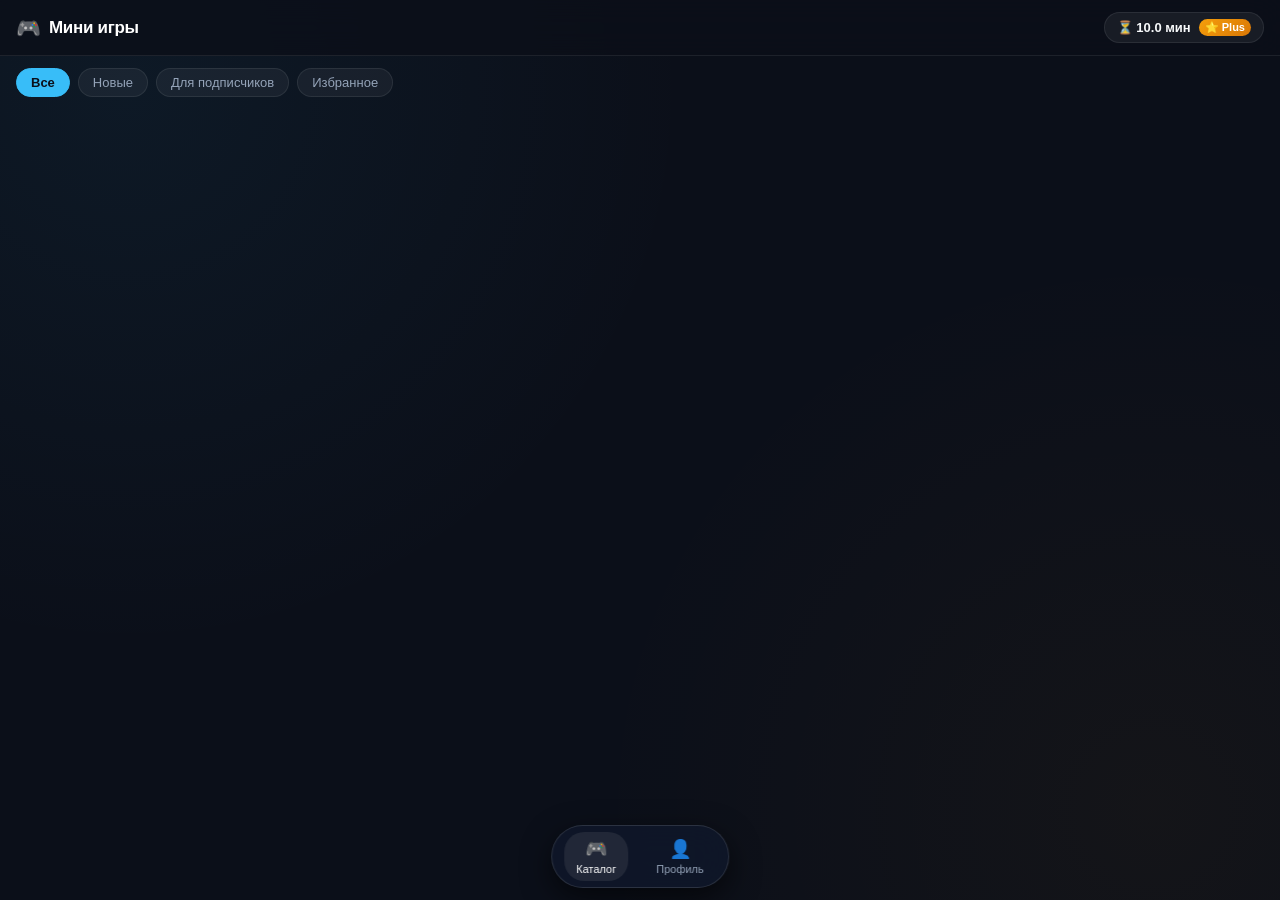
==== webapp/index.html @ 644af8fd "feat: sync lobby redesign, stars payment and matrix grid game" ====
<!DOCTYPE html>
<html lang="ru">
<head>
  <meta charset="UTF-8">
  <meta name="viewport" content="width=device-width, initial-scale=1.0, maximum-scale=1.0, user-scalable=no, viewport-fit=cover">
  <title>Мини игры — Платформа v1.1</title>
  <script src="https://telegram.org/js/telegram-web-app.js"></script>
  <link rel="stylesheet" href="./css/style.css">
</head>
<body class="tg-theme">

  <!-- Premium Sticky Header -->
  <header>
    <div class="brand-container">
      <span class="brand-icon">🎮</span>
      <span class="brand-title">Мини игры</span>
    </div>
    <div id="minutesBadge" class="minutes-pill" onclick="showPaywall()">
      <span id="minutesText">⏳ 10.0 мин</span>
      <span class="star-badge">⭐️ Plus</span>
    </div>
  </header>

  <!-- Main View: Каталог плиток игр (Раздел 2 RULES.md) -->
  <main id="viewCatalog" class="view-screen">
    <div class="filter-bar">
      <button class="filter-btn active" onclick="filterTiles('all')">Все</button>
      <button class="filter-btn" onclick="filterTiles('new')">Новые</button>
      <button class="filter-btn" onclick="filterTiles('plus')">Для подписчиков</button>
      <button class="filter-btn" onclick="filterTiles('favorites')">Избранное</button>
    </div>

    <!-- 2-колоночная сетка плиток (п. 2.1) -->
    <div id="tilesGrid" class="catalog-grid"></div>
  </main>

  <!-- Profile View: Профиль пользователя (Раздел 3 RULES.md) -->
  <main id="viewProfile" class="view-screen" style="display: none;">
    <div class="profile-box">
      <div class="user-card">
        <div id="userAvatar" class="user-avatar">?</div>
        <div>
          <div id="userName" style="font-weight: 700; font-size: 1.1rem;">Игрок</div>
          <div id="userStatus" style="font-size: 0.85rem; color: var(--accent);">Free</div>
        </div>
      </div>

      <!-- Серия заходов (Daily Streak v1.1) -->
      <div class="stat-card" style="border-color: rgba(245, 158, 11, 0.4); background: rgba(245, 158, 11, 0.05);">
        <div style="display: flex; justify-content: space-between; align-items: center;">
          <div style="font-size: 0.9rem; font-weight: 700; color: var(--accent);">🔥 Серия посещений:</div>
          <div id="streakDaysBadge" style="font-size: 1rem; font-weight: 800; color: var(--accent);">1 день</div>
        </div>
        <div style="font-size: 0.75rem; color: var(--text-muted); margin-top: 4px;">
          Заходите каждый день и получайте до +5 бонусных минут ежедневно!
        </div>
      </div>

      <!-- Stats: Минуты и сброс -->
      <div class="stat-grid">
        <div class="stat-card">
          <div id="statRemainingMin" class="stat-val">10.0</div>
          <div class="stat-lbl">Остаток минут сегодня</div>
        </div>
        <div class="stat-card">
          <div id="statResetTime" class="stat-val">00:00 UTC</div>
          <div class="stat-lbl">Время сброса лимита</div>
        </div>
      </div>

      <!-- Источники минут -->
      <div class="stat-card">
        <div style="font-size: 0.9rem; font-weight: 600; margin-bottom: 8px;">Источники минут на сегодня:</div>
        <div id="minutesBreakdown" style="font-size: 0.8rem; color: var(--text-muted); line-height: 1.6;">
          • Free база: 10 мин<br>
          • Серия дней: 0 мин<br>
          • Рефералы: 0 мин<br>
          • Реклама: 0 мин (макс 10)<br>
          • Пакеты: 0 мин
        </div>
        <button class="btn-primary" onclick="watchAdReward()" style="margin-top: 10px; font-size: 0.85rem;">
          📺 Смотреть рекламу (+5 мин)
        </button>
      </div>

      <!-- Реферальная система -->
      <div class="stat-card">
        <div style="font-size: 0.9rem; font-weight: 600; margin-bottom: 6px;">👥 Приглашай друзей (+15 мин)</div>
        <div style="font-size: 0.8rem; color: var(--text-muted); margin-bottom: 10px;">
          Подтверждено друзей: <b id="refVerified" style="color: var(--text-main);">0</b> (лимит: 2/день, 20/мес)
        </div>
        <button class="btn-primary" onclick="copyReferralLink()">
          🔗 Скопировать ссылку приглашения
        </button>
      </div>

      <!-- Plus & Офлайн режим -->
      <div class="stat-card">
        <div style="font-size: 0.9rem; font-weight: 600; margin-bottom: 6px;">⭐️ Подписка Plus</div>
        <div id="plusStatusText" style="font-size: 0.8rem; color: var(--text-muted); margin-bottom: 10px;">
          Безлимитная игра без рекламы и полный офлайн-доступ.
        </div>
        <button class="btn-primary" onclick="showPaywall()">Оформить Plus за Stars</button>
        <button class="btn-secondary" onclick="checkOfflineMode()" style="margin-top: 8px;">📶 Проверить офлайн-токен</button>
      </div>

      <!-- Юридический блок документов -->
      <div class="stat-card">
        <div style="font-size: 0.9rem; font-weight: 600; margin-bottom: 6px;">📄 Документы</div>
        <div style="display: flex; flex-direction: column; gap: 6px; font-size: 0.85rem;">
          <a href="./docs/terms.md" target="_blank" style="color: var(--primary);">Пользовательское соглашение</a>
          <a href="./docs/privacy.md" target="_blank" style="color: var(--primary);">Политика конфиденциальности</a>
          <a href="./docs/subscription.md" target="_blank" style="color: var(--primary);">Правила подписки</a>
        </div>
      </div>

      <button class="btn-secondary" onclick="openSupport()">🎧 Поддержка</button>
      <button class="btn-secondary" style="color: var(--danger); border-color: rgba(239, 68, 68, 0.3);" onclick="deleteAccount()">
        🗑 Удалить аккаунт
      </button>
    </div>
  </main>

  <!-- Game Player Screen with In-Game HUD -->
  <main id="viewGame">
    <div class="game-hud">
      <div class="hud-left">
        <button class="hud-btn" onclick="openPauseModal()" title="Пауза">⏸</button>
        <span id="activeGameTitle" style="font-size: 14px; font-weight: 700; color: #fff;">Игра</span>
      </div>
      <div class="hud-right">
        <div id="gameHudMinutes" class="minutes-pill" style="padding: 4px 10px; font-size: 12px;" onclick="showPaywall()">
          ⏳ <span id="hudMinutesVal">10.0</span> мин
        </div>
        <button class="hud-btn" onclick="window.snd.toggleMute()" id="hudSoundBtn" title="Звук">🔊</button>
      </div>
    </div>
    <div class="game-canvas-container">
      <div id="gameCanvasWrapper" style="width: 100%; height: 100%; display: flex; align-items: center; justify-content: center;"></div>
    </div>
  </main>

  <!-- Floating Bottom Dock Nav -->
  <nav class="bottom-dock">
    <button id="navCatalog" class="dock-item active" onclick="switchTab('catalog')">
      <span class="dock-icon">🎮</span>
      <span>Каталог</span>
    </button>
    <button id="navProfile" class="dock-item" onclick="switchTab('profile')">
      <span class="dock-icon">👤</span>
      <span>Профиль</span>
    </button>
  </nav>

  <!-- Paywall Modal -->
  <div id="paywallModal" class="modal-overlay">
    <div class="modal-content">
      <h3 style="font-size: 1.25rem; font-weight: 700; margin-bottom: 8px;">⭐️ Доступ к игре</h3>
      <p id="paywallReason" style="font-size: 0.85rem; color: var(--text-muted); margin-bottom: 16px;">
        Для продолжения игры без ограничений выберите подходящий вариант:
      </p>

      <div style="display: flex; flex-direction: column; gap: 10px;">
        <button class="btn-primary" onclick="buyProduct('plus_30d')">👑 Plus на 30 дней — 199 Stars</button>
        <button class="btn-primary" style="background: #0284c7;" onclick="buyProduct('plus_180d')">👑 Plus на 180 дней — 999 Stars</button>
        <button class="btn-secondary" onclick="buyProduct('pack_30m')">⏳ Пакет +30 минут — 25 Stars</button>
        <button class="btn-secondary" onclick="buyProduct('pack_120m')">⏳ Пакет +120 минут — 79 Stars</button>
      </div>

      <button class="btn-secondary" style="margin-top: 16px;" onclick="closePaywall()">Закрыть</button>
    </div>
  </div>

  <script src="./js/audio.js"></script>
  <script src="./js/api.js"></script>
  <script src="./js/session.js"></script>
  <script src="./js/games/base_game.js"></script>
  <script src="./js/games/reaction_games.js"></script>
  <script src="./js/games/memory_games.js"></script>
  <script src="./js/games/puzzle_games.js"></script>
  <script src="./js/games/arcade_games.js"></script>
  <script src="./js/games/plus_games.js"></script>
  <script src="./js/games/registry.js"></script>
  <script>
    let currentApps = [];
    let currentProfile = null;
    let activeGameObject = null;

    async function initPlatform() {
      if (window.Telegram?.WebApp) {
        window.Telegram.WebApp.ready();
        window.Telegram.WebApp.expand();
      }

      await window.api.authenticate();
      await loadProfile();
      await loadApps();
    }

    async function loadProfile() {
      try {
        currentProfile = await window.api.getProfile();
        document.getElementById("userName").textContent = currentProfile.user.first_name || "Пользователь";
        document.getElementById("userAvatar").textContent = (currentProfile.user.first_name || "U")[0].toUpperCase();
        document.getElementById("userStatus").textContent = currentProfile.user.status;
        document.getElementById("streakDaysBadge").textContent = `${currentProfile.minutes.streak_days || 1} дней`;

        updateMinutesDisplay(currentProfile.minutes);
        document.getElementById("refVerified").textContent = currentProfile.referrals.verified_friends;
      } catch (e) {
        console.error("Ошибка загрузки профиля:", e);
      }
    }

    async function loadApps() {
      try {
        const res = await window.api.getApps();
        currentApps = res.apps || [];
        renderTiles(currentApps);
      } catch (e) {
        console.error("Ошибка загрузки плиток:", e);
      }
    }

    function renderTiles(apps) {
      const container = document.getElementById("tilesGrid");
      container.innerHTML = "";

      apps.forEach(app => {
        const card = document.createElement("div");
        card.className = "game-card";
        card.onclick = () => onTileClick(app);

        let badgeHtml = "";
        if (app.badge) {
          const badgeClass = app.badge === "NEW" ? "badge-new" : "badge-plus";
          badgeHtml = `<span class="card-badge ${badgeClass}">${app.badge}</span>`;
        }

        card.innerHTML = `
          <div class="card-top">
            <div class="card-icon">${app.icon}</div>
            ${badgeHtml}
          </div>
          <div class="card-title">${app.title}</div>
          <div class="card-desc">${app.description}</div>
          <div class="card-footer">
            <span>⚡️ 1 раунд ~ 1 мин</span>
            <span class="play-action">Играть ›</span>
          </div>
        `;
        container.appendChild(card);
      });
    }

    function filterTiles(category) {
      window.snd.playClick();
      document.querySelectorAll(".filter-btn").forEach(b => b.classList.remove("active"));
      event.target.classList.add("active");

      if (category === "all") renderTiles(currentApps);
      else if (category === "new") renderTiles(currentApps.filter(a => a.badge === "NEW"));
      else if (category === "plus") renderTiles(currentApps.filter(a => a.status === "plus_only" || a.badge === "PLUS"));
      else if (category === "favorites") renderTiles(currentApps.slice(0, 2));
    }


    let activeApp = null;

    function openPauseModal() {
      if (window.snd) window.snd.playClick();
      window.sessionMgr.pauseHeartbeat();
      if (activeGameObject && activeGameObject.pause) activeGameObject.pause();
      document.getElementById("pauseModal").classList.add("open");
    }

    function resumeGame() {
      if (window.snd) window.snd.playClick();
      document.getElementById("pauseModal").classList.remove("open");
      window.sessionMgr.resumeHeartbeat();
      if (activeGameObject && activeGameObject.resume) activeGameObject.resume();
    }

    function confirmExitToCatalog() {
      document.getElementById("pauseModal").classList.remove("open");
      exitGame();
    }

    function showResultsOverlay(score, bestScore, coins) {
      document.getElementById("resultsTitle").textContent = "Раунд завершён!";
      document.getElementById("resultsScoreInfo").innerHTML = `
        <div style="font-size: 20px; font-weight: 800; color: var(--primary); margin-bottom: 6px;">Счёт: ${score}</div>
        <div style="font-size: 13px; color: var(--text-muted);">Рекорд: ${bestScore || score}</div>
      `;
      document.getElementById("resultsModal").classList.add("open");
    }

    function restartCurrentGame() {
      document.getElementById("resultsModal").classList.remove("open");
      if (activeApp) onTileClick(activeApp);
    }

    function exitFromResults() {
      document.getElementById("resultsModal").classList.remove("open");
      exitGame();
    }

    async function onTileClick(app) {
      activeApp = app;
      window.snd.playClick();
      const ok = await window.sessionMgr.start(app.app_id, (err) => {
        showPaywall(err);
        exitGame();
      });

      if (ok) {
        document.getElementById("viewCatalog").style.display = "none";
        document.getElementById("viewProfile").style.display = "none";
        document.getElementById("viewGame").style.display = "block";
        document.getElementById("activeGameTitle").textContent = `${app.icon} ${app.title}`;

        if (window.Telegram?.WebApp?.BackButton) {
          window.Telegram.WebApp.BackButton.show();
          window.Telegram.WebApp.BackButton.onClick(openPauseModal);
        }
        
        const wrapper = document.getElementById("gameCanvasWrapper");
        if (activeGameObject) activeGameObject.destroy();

        activeGameObject = window.GameRegistry.create(app.app_id, wrapper);
      }
    }

    async function exitGame() {
      window.snd.playClick();
      if (window.Telegram?.WebApp?.BackButton) {
        window.Telegram.WebApp.BackButton.hide();
        window.Telegram.WebApp.BackButton.offClick(openPauseModal);
      }
      if (activeGameObject) {
        activeGameObject.destroy();
        activeGameObject = null;
      }
      await window.sessionMgr.stop();
      document.getElementById("viewGame").style.display = "none";
      switchTab("catalog");
      await loadProfile();
    }

    function updateMinutesDisplay(minutes) {
      if (!minutes) return;
      const val = minutes.is_plus ? "Plus ∞" : `${minutes.remaining_minutes} мин`;
      
      const badge = document.getElementById("minutesBadge");
      const textElem = document.getElementById("minutesText");
      if (textElem) textElem.textContent = `⏳ ${val}`;
      else if (badge) badge.textContent = `⏳ ${val}`;

      const hudMin = document.getElementById("hudMinutesVal");
      if (hudMin) hudMin.textContent = val;

      const hudPill = document.getElementById("gameHudMinutes");
      if (!minutes.is_plus && minutes.remaining_minutes <= 1.0) {
        if (badge) badge.classList.add("pulse");
        if (hudPill) hudPill.classList.add("pulse");
      } else {
        if (badge) badge.classList.remove("pulse");
        if (hudPill) hudPill.classList.remove("pulse");
      }

      const statRemaining = document.getElementById("statRemainingMin");
      if (statRemaining) statRemaining.textContent = val;

      if (minutes.breakdown) {
        const breakdownElem = document.getElementById("minutesBreakdown");
        if (breakdownElem) {
          breakdownElem.innerHTML = `
            • Free база: ${minutes.breakdown.free_minutes} мин<br>
            • Серия дней: +${minutes.breakdown.streak_minutes || 0} мин<br>
            • Рефералы: +${minutes.breakdown.referral_minutes} мин<br>
            • Реклама: +${minutes.breakdown.ad_minutes} мин (макс 10)<br>
            • Пакеты: +${minutes.breakdown.pack_minutes} мин<br>
            • Дневной потолок: ${minutes.breakdown.daily_cap_minutes} мин
          `;
        }
      }
    }

    function switchTab(tab) {
      window.snd.playClick();
      document.getElementById("navCatalog").classList.toggle("active", tab === "catalog");
      document.getElementById("navProfile").classList.toggle("active", tab === "profile");
      document.getElementById("viewCatalog").style.display = tab === "catalog" ? "block" : "none";
      document.getElementById("viewProfile").style.display = tab === "profile" ? "block" : "none";
      if (tab === "profile") loadProfile();
    }

    function showPaywall(reason) {
      window.snd.playError();
      if (reason) document.getElementById("paywallReason").textContent = reason;
      document.getElementById("paywallModal").classList.add("open");
    }

    function closePaywall() {
      window.snd.playClick();
      document.getElementById("paywallModal").classList.remove("open");
    }

    async function buyProduct(prod) {
      window.snd.playSuccess();
      const res = await window.api.buyStarsProduct(prod);
      alert(res.message || "Покупка успешно оформлена!");
      closePaywall();
      await loadProfile();
      await loadApps();
    }

    async function watchAdReward() {
      const res = await window.api.claimAdReward();
      if (res.message) {
        window.snd.playSuccess();
        alert(res.message);
        await loadProfile();
      } else {
        alert(res.error || "Ошибка начисления бонуса");
      }
    }

    function copyReferralLink() {
      window.snd.playSuccess();
      if (currentProfile && currentProfile.referrals) {
        navigator.clipboard.writeText(currentProfile.referrals.referral_link);
        alert("Реферальная ссылка скопирована в буфер обмена!");
      }
    }

    async function checkOfflineMode() {
      const res = await window.api.requestOfflineToken();
      if (res.offline_token) {
        window.snd.playSuccess();
        alert("Офлайн-токен активен на 48 часов! Офлайн-игра разрешена.");
      } else {
        alert(res.detail || "Офлайн доступен только по подписке Plus.");
      }
    }

    function openSupport() {
      alert("Служба поддержки: @minigame2_bot");
    }

    function deleteAccount() {
      if (confirm("Вы уверены, что хотите удалить свой аккаунт платформы?")) {
        alert("Запрос на удаление аккаунта отправлен.");
      }
    }

    window.onload = initPlatform;
  </script>

  <!-- Pause Modal Overlay -->
  <div id="pauseModal" class="modal-overlay">
    <div class="modal-sheet">
      <div style="font-size: 36px; margin-bottom: 8px;">⏸</div>
      <h3 class="modal-title">Игра на паузе</h3>
      <p class="modal-desc">Минуты не расходуются, пока игра находится на паузе.</p>
      <button class="btn-primary" onclick="resumeGame()">▶️ Продолжить</button>
      <button class="btn-secondary" onclick="confirmExitToCatalog()">🚪 Выйти в каталог</button>
    </div>
  </div>

  <!-- Unified Results Overlay -->
  <div id="resultsModal" class="modal-overlay">
    <div class="modal-sheet">
      <div style="font-size: 40px; margin-bottom: 8px;">🏆</div>
      <h3 class="modal-title" id="resultsTitle">Игра завершена!</h3>
      <p class="modal-desc" id="resultsScoreInfo">Счёт: 0</p>
      <button class="btn-primary" onclick="restartCurrentGame()">🔄 Сыграть снова</button>
      <button class="btn-secondary" onclick="exitFromResults()">🎮 В каталог</button>
    </div>
  </div>

</body>
</html>
---- webapp/css/style.css ----
/* Единый UI-Kit платформы «Мини игры»: Dark Slate Native (UI-KIT.md v1.1) */
:root {
  --font-family: -apple-system, BlinkMacSystemFont, "Segoe UI", Roboto, Helvetica, Arial, sans-serif;
  --bg-color: #0b0f19;
  --card-bg: rgba(30, 41, 59, 0.75);
  --card-border: rgba(255, 255, 255, 0.08);
  --text-main: #f8fafc;
  --text-muted: #94a3b8;
  --primary: #38bdf8;
  --primary-hover: #0284c7;
  --accent: #f59e0b;
  --success: #10b981;
  --danger: #ef4444;
  --radius-sm: 8px;
  --radius-md: 14px;
  --radius-lg: 20px;
  --radius-dock: 32px;
  --safe-bottom: env(safe-area-inset-bottom, 16px);
}

body.tg-theme {
  --bg-color: var(--tg-theme-bg-color, #0b0f19);
  --text-main: var(--tg-theme-text-color, #f8fafc);
  --card-bg: var(--tg-theme-secondary-bg-color, rgba(30, 41, 59, 0.75));
  --primary: var(--tg-theme-button-color, #38bdf8);
}

* {
  box-sizing: border-box;
  margin: 0;
  padding: 0;
  -webkit-tap-highlight-color: transparent;
  user-select: none;
}

body {
  font-family: var(--font-family);
  background-color: var(--bg-color);
  background-image: 
    radial-gradient(circle at 10% 10%, rgba(56, 189, 248, 0.06) 0%, transparent 40%),
    radial-gradient(circle at 90% 90%, rgba(245, 158, 11, 0.04) 0%, transparent 40%);
  background-attachment: fixed;
  color: var(--text-main);
  min-height: 100vh;
  display: flex;
  flex-direction: column;
  overflow-x: hidden;
  padding-bottom: calc(85px + var(--safe-bottom));
}

/* Header */
header {
  position: sticky;
  top: 0;
  z-index: 50;
  background: rgba(11, 15, 25, 0.82);
  backdrop-filter: blur(16px);
  -webkit-backdrop-filter: blur(16px);
  border-bottom: 1px solid var(--card-border);
  padding: 12px 16px;
  display: flex;
  justify-content: space-between;
  align-items: center;
}

.brand-container {
  display: flex;
  align-items: center;
  gap: 8px;
}

.brand-icon {
  font-size: 20px;
}

.brand-title {
  font-size: 17px;
  font-weight: 700;
  letter-spacing: -0.3px;
  color: #fff;
}

/* Header Minutes Pill */
.minutes-pill {
  background: rgba(255, 255, 255, 0.06);
  border: 1px solid var(--card-border);
  padding: 6px 12px;
  border-radius: 20px;
  display: flex;
  align-items: center;
  gap: 8px;
  font-size: 13px;
  font-weight: 600;
  cursor: pointer;
  transition: all 0.2s ease;
}

.minutes-pill:active {
  transform: scale(0.96);
  background: rgba(255, 255, 255, 0.1);
}

.minutes-pill.pulse {
  animation: warning-pulse 1.5s infinite;
  border-color: var(--danger);
  color: var(--danger);
}

@keyframes warning-pulse {
  0% { transform: scale(1); box-shadow: 0 0 0 0 rgba(239, 68, 68, 0.4); }
  70% { transform: scale(1.04); box-shadow: 0 0 0 10px rgba(239, 68, 68, 0); }
  100% { transform: scale(1); box-shadow: 0 0 0 0 rgba(239, 68, 68, 0); }
}

.star-badge {
  background: linear-gradient(135deg, #f59e0b, #d97706);
  color: #fff;
  border-radius: 12px;
  padding: 2px 6px;
  font-size: 11px;
  font-weight: 700;
  display: flex;
  align-items: center;
  gap: 2px;
}

/* Segmented Filter Bar */
.filter-bar {
  display: flex;
  gap: 8px;
  padding: 12px 16px;
  overflow-x: auto;
  scrollbar-width: none;
}

.filter-bar::-webkit-scrollbar {
  display: none;
}

.filter-btn {
  background: rgba(255, 255, 255, 0.05);
  border: 1px solid var(--card-border);
  color: var(--text-muted);
  padding: 6px 14px;
  border-radius: 18px;
  font-size: 13px;
  font-weight: 500;
  white-space: nowrap;
  cursor: pointer;
  transition: all 0.2s ease;
}

.filter-btn.active {
  background: var(--primary);
  color: #0b0f19;
  font-weight: 700;
  border-color: var(--primary);
}

/* Grid & Cards */
.catalog-grid {
  display: grid;
  grid-template-columns: repeat(2, 1fr);
  gap: 12px;
  padding: 0 16px 16px 16px;
}

.game-card {
  background: var(--card-bg);
  border: 1px solid var(--card-border);
  backdrop-filter: blur(12px);
  -webkit-backdrop-filter: blur(12px);
  border-radius: var(--radius-md);
  padding: 14px;
  display: flex;
  flex-direction: column;
  position: relative;
  cursor: pointer;
  transition: transform 0.15s ease, border-color 0.15s ease;
}

.game-card:active {
  transform: scale(0.97);
  border-color: rgba(56, 189, 248, 0.4);
}

.card-top {
  display: flex;
  justify-content: space-between;
  align-items: flex-start;
  margin-bottom: 10px;
}

.card-icon {
  font-size: 32px;
}

.card-badge {
  font-size: 10px;
  font-weight: 700;
  padding: 3px 6px;
  border-radius: 6px;
  text-transform: uppercase;
}

.badge-new {
  background: rgba(56, 189, 248, 0.15);
  color: var(--primary);
  border: 1px solid rgba(56, 189, 248, 0.3);
}

.badge-plus {
  background: rgba(245, 158, 11, 0.15);
  color: var(--accent);
  border: 1px solid rgba(245, 158, 11, 0.3);
}

.card-title {
  font-size: 15px;
  font-weight: 700;
  margin-bottom: 4px;
  color: #fff;
}

.card-desc {
  font-size: 12px;
  color: var(--text-muted);
  line-height: 1.3;
  margin-bottom: 10px;
  flex-grow: 1;
}

.card-footer {
  display: flex;
  justify-content: space-between;
  align-items: center;
  font-size: 11px;
  color: var(--text-muted);
  border-top: 1px solid rgba(255, 255, 255, 0.05);
  padding-top: 8px;
}

.play-action {
  color: var(--primary);
  font-weight: 600;
}

/* Floating Bottom Dock Nav */
.bottom-dock {
  position: fixed;
  bottom: calc(12px + var(--safe-bottom));
  left: 50%;
  transform: translateX(-50%);
  background: rgba(15, 23, 42, 0.88);
  backdrop-filter: blur(20px);
  -webkit-backdrop-filter: blur(20px);
  border: 1px solid rgba(255, 255, 255, 0.12);
  border-radius: var(--radius-dock);
  display: flex;
  padding: 6px 12px;
  gap: 16px;
  z-index: 80;
  box-shadow: 0 10px 30px rgba(0, 0, 0, 0.6);
}

.dock-item {
  display: flex;
  flex-direction: column;
  align-items: center;
  gap: 3px;
  background: none;
  border: none;
  color: var(--text-muted);
  padding: 6px 12px;
  border-radius: 20px;
  cursor: pointer;
  font-size: 11px;
  font-weight: 500;
  transition: all 0.2s ease;
}

.dock-item .dock-icon {
  font-size: 18px;
}

.dock-item.active {
  color: #fff;
  background: rgba(255, 255, 255, 0.08);
}

.dock-item.active .dock-icon {
  color: var(--primary);
}

/* In-Game HUD */
#viewGame {
  position: fixed;
  inset: 0;
  z-index: 100;
  background: #000;
  display: none;
}

.game-hud {
  position: absolute;
  top: 0;
  left: 0;
  right: 0;
  height: 52px;
  background: rgba(11, 15, 25, 0.8);
  backdrop-filter: blur(12px);
  -webkit-backdrop-filter: blur(12px);
  display: flex;
  justify-content: space-between;
  align-items: center;
  padding: 0 16px;
  z-index: 10;
  border-bottom: 1px solid var(--card-border);
}

.hud-left, .hud-right {
  display: flex;
  align-items: center;
  gap: 10px;
}

.hud-btn {
  background: rgba(255, 255, 255, 0.08);
  border: 1px solid var(--card-border);
  color: #fff;
  width: 34px;
  height: 34px;
  border-radius: 50%;
  display: flex;
  align-items: center;
  justify-content: center;
  cursor: pointer;
  font-size: 14px;
}

.game-canvas-container {
  width: 100%;
  height: 100%;
  display: flex;
  align-items: center;
  justify-content: center;
}

/* Modals & Overlays */
.modal-overlay {
  position: fixed;
  inset: 0;
  background: rgba(0, 0, 0, 0.7);
  backdrop-filter: blur(8px);
  -webkit-backdrop-filter: blur(8px);
  display: flex;
  align-items: center;
  justify-content: center;
  padding: 20px;
  z-index: 200;
  opacity: 0;
  pointer-events: none;
  transition: opacity 0.25s ease;
}

.modal-overlay.open {
  opacity: 1;
  pointer-events: auto;
}

.modal-sheet {
  background: #1e293b;
  border: 1px solid var(--card-border);
  border-radius: var(--radius-lg);
  width: 100%;
  max-width: 360px;
  padding: 24px;
  text-align: center;
  box-shadow: 0 20px 40px rgba(0, 0, 0, 0.6);
  transform: translateY(20px);
  transition: transform 0.25s ease;
}

.modal-overlay.open .modal-sheet {
  transform: translateY(0);
}

.modal-title {
  font-size: 18px;
  font-weight: 700;
  margin-bottom: 8px;
  color: #fff;
}

.modal-desc {
  font-size: 13px;
  color: var(--text-muted);
  line-height: 1.4;
  margin-bottom: 20px;
}

.btn-primary {
  width: 100%;
  background: var(--primary);
  color: #0b0f19;
  border: none;
  border-radius: var(--radius-sm);
  padding: 12px;
  font-size: 14px;
  font-weight: 700;
  cursor: pointer;
  margin-bottom: 10px;
}

.btn-secondary {
  width: 100%;
  background: rgba(255, 255, 255, 0.08);
  color: var(--text-main);
  border: 1px solid var(--card-border);
  border-radius: var(--radius-sm);
  padding: 12px;
  font-size: 14px;
  font-weight: 600;
  cursor: pointer;
}

/* Paywall Cards */
.paywall-options {
  display: flex;
  flex-direction: column;
  gap: 10px;
  margin-bottom: 20px;
}

.paywall-item {
  background: rgba(255, 255, 255, 0.04);
  border: 1px solid var(--card-border);
  border-radius: var(--radius-md);
  padding: 12px 14px;
  display: flex;
  justify-content: space-between;
  align-items: center;
  cursor: pointer;
}

.paywall-item:hover, .paywall-item:active {
  border-color: var(--primary);
  background: rgba(56, 189, 248, 0.08);
}
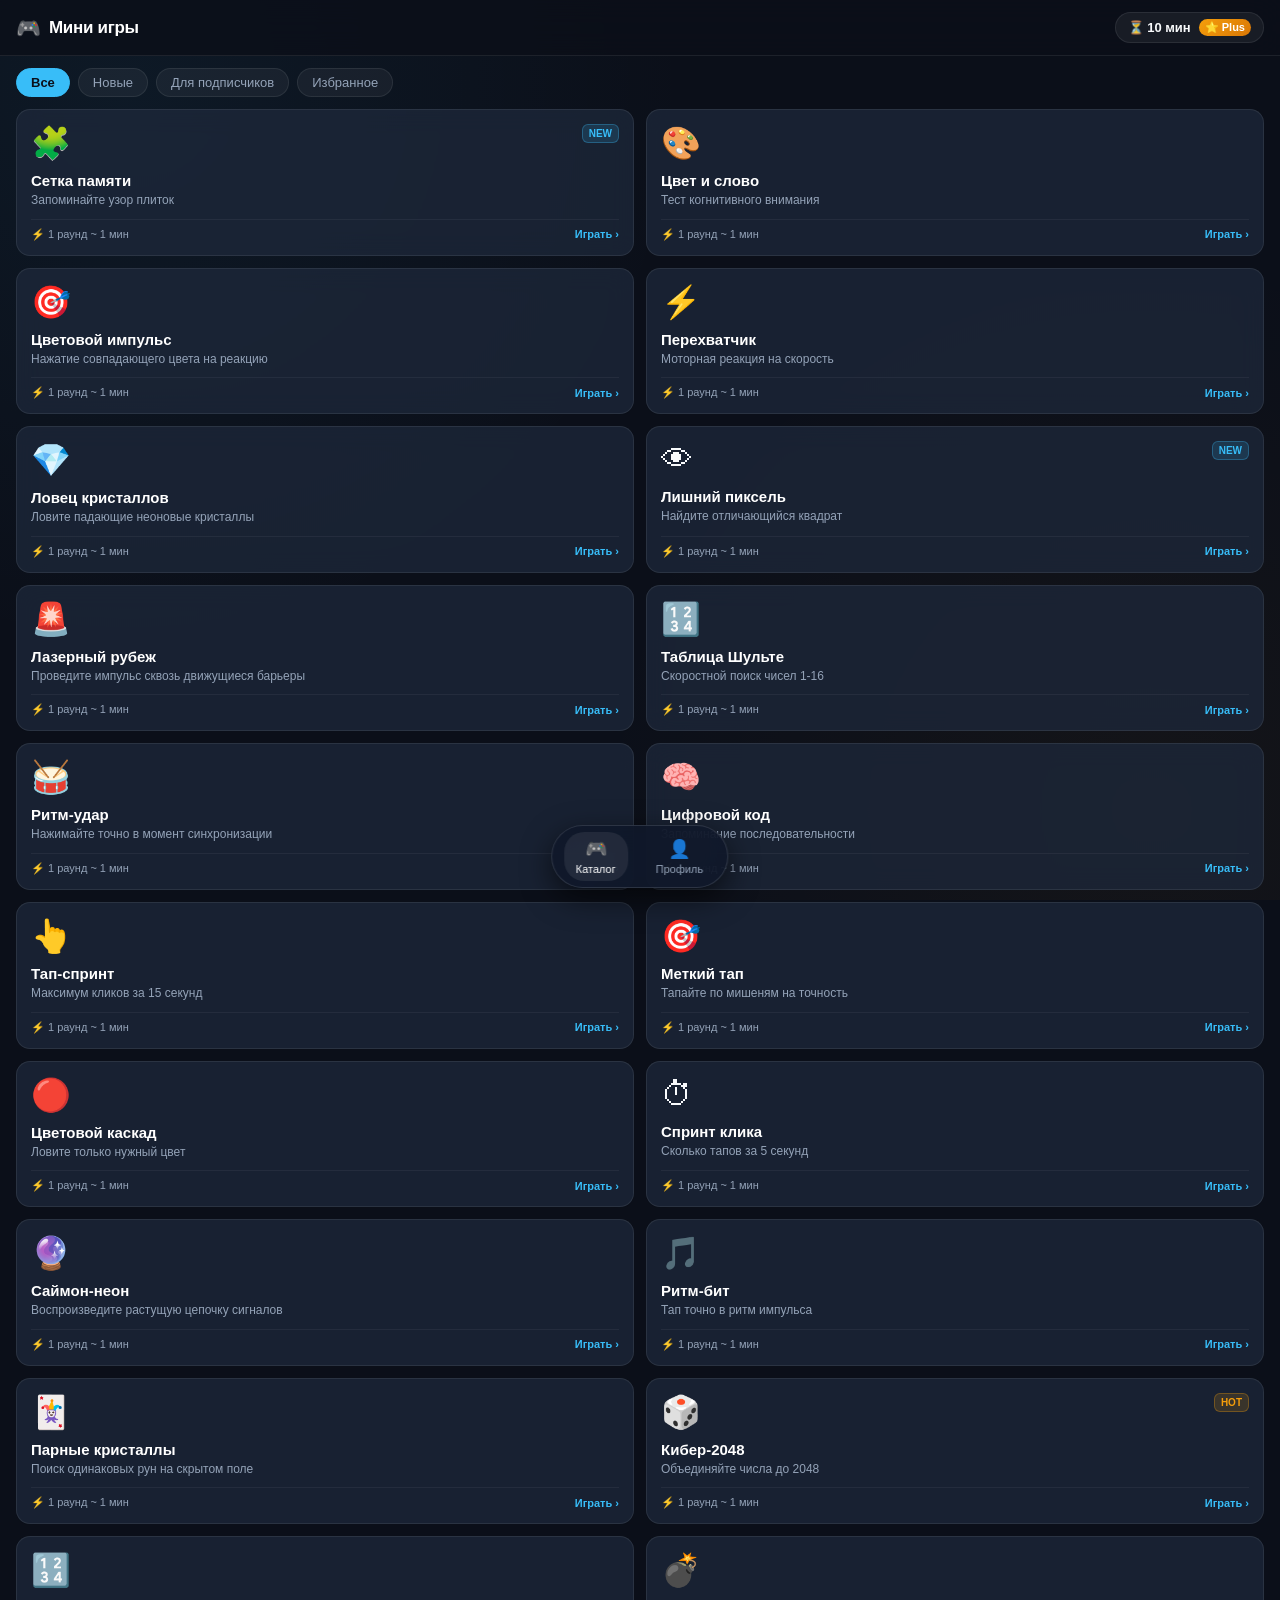
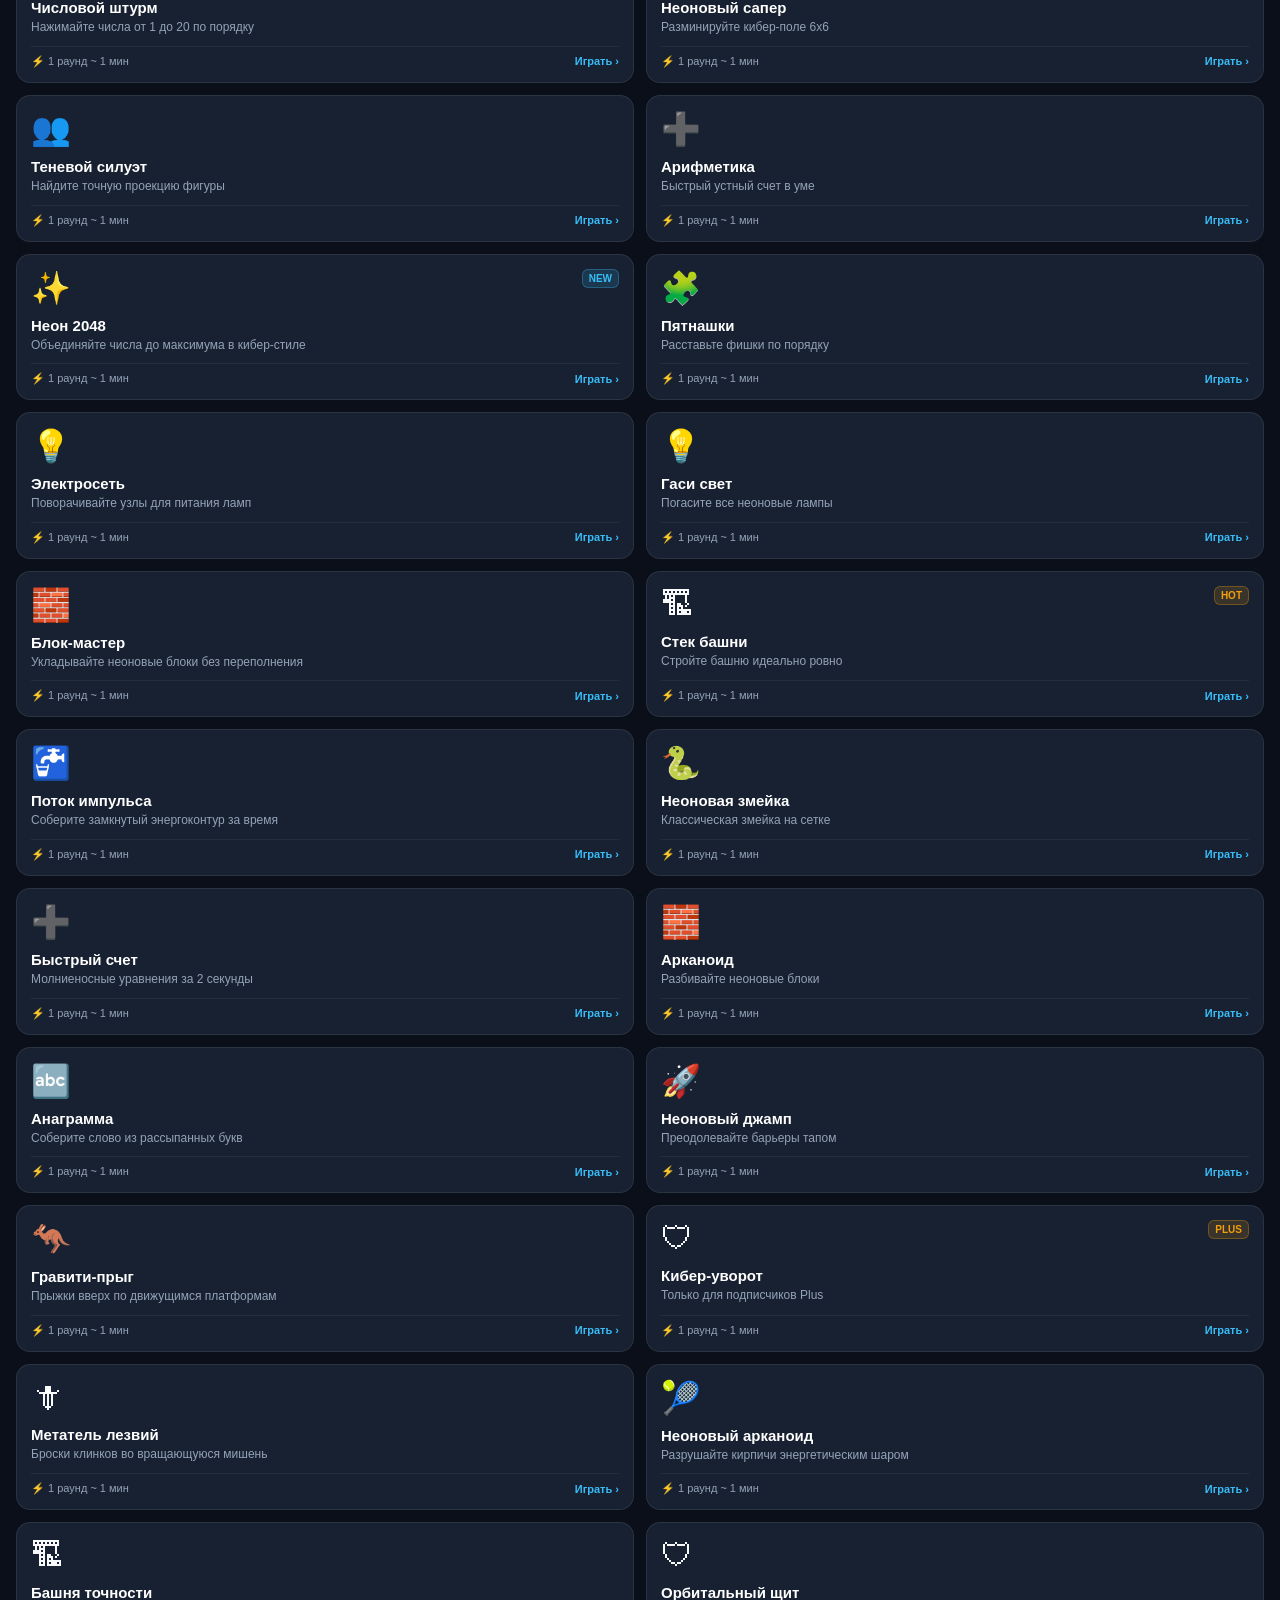
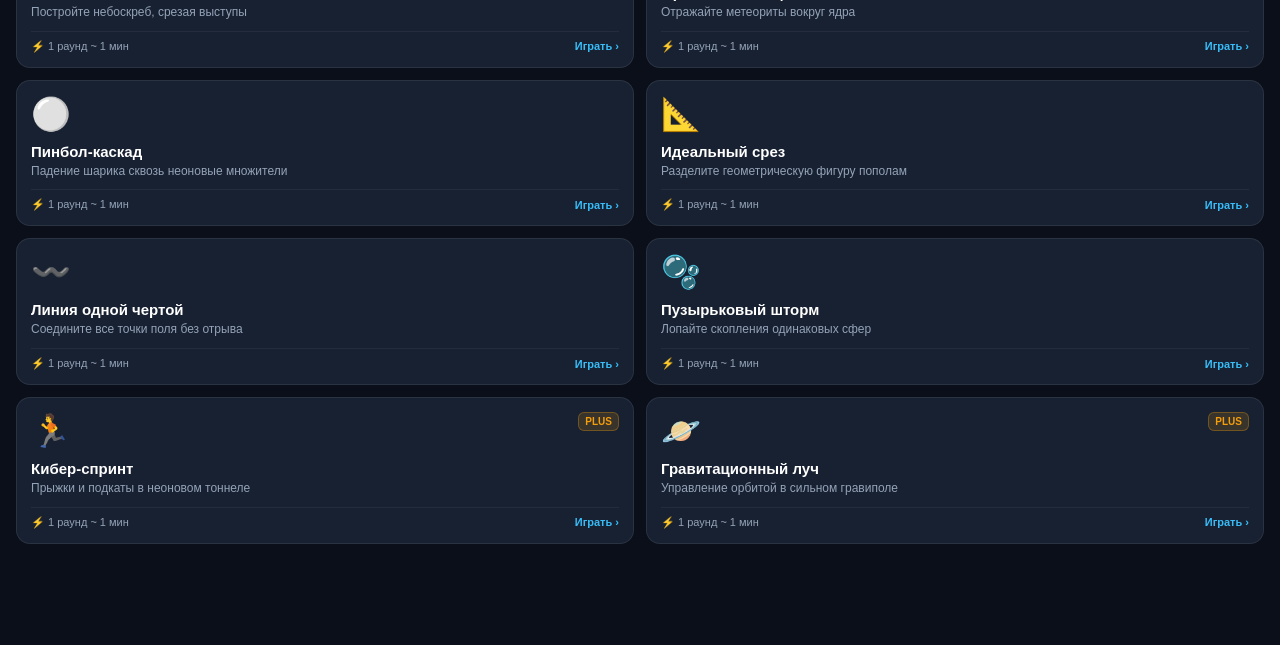
==== commit 336eb1ac: "fix: embed fallback apps_data and resilient profile/catalog loading for Telegram Mini App" ====
--- a/webapp/index.html
+++ b/webapp/index.html
@@ -172,6 +172,7 @@
   </div>
 
   <script src="./js/audio.js"></script>
+  <script src="./js/apps_data.js"></script>
   <script src="./js/api.js"></script>
   <script src="./js/session.js"></script>
   <script src="./js/games/base_game.js"></script>
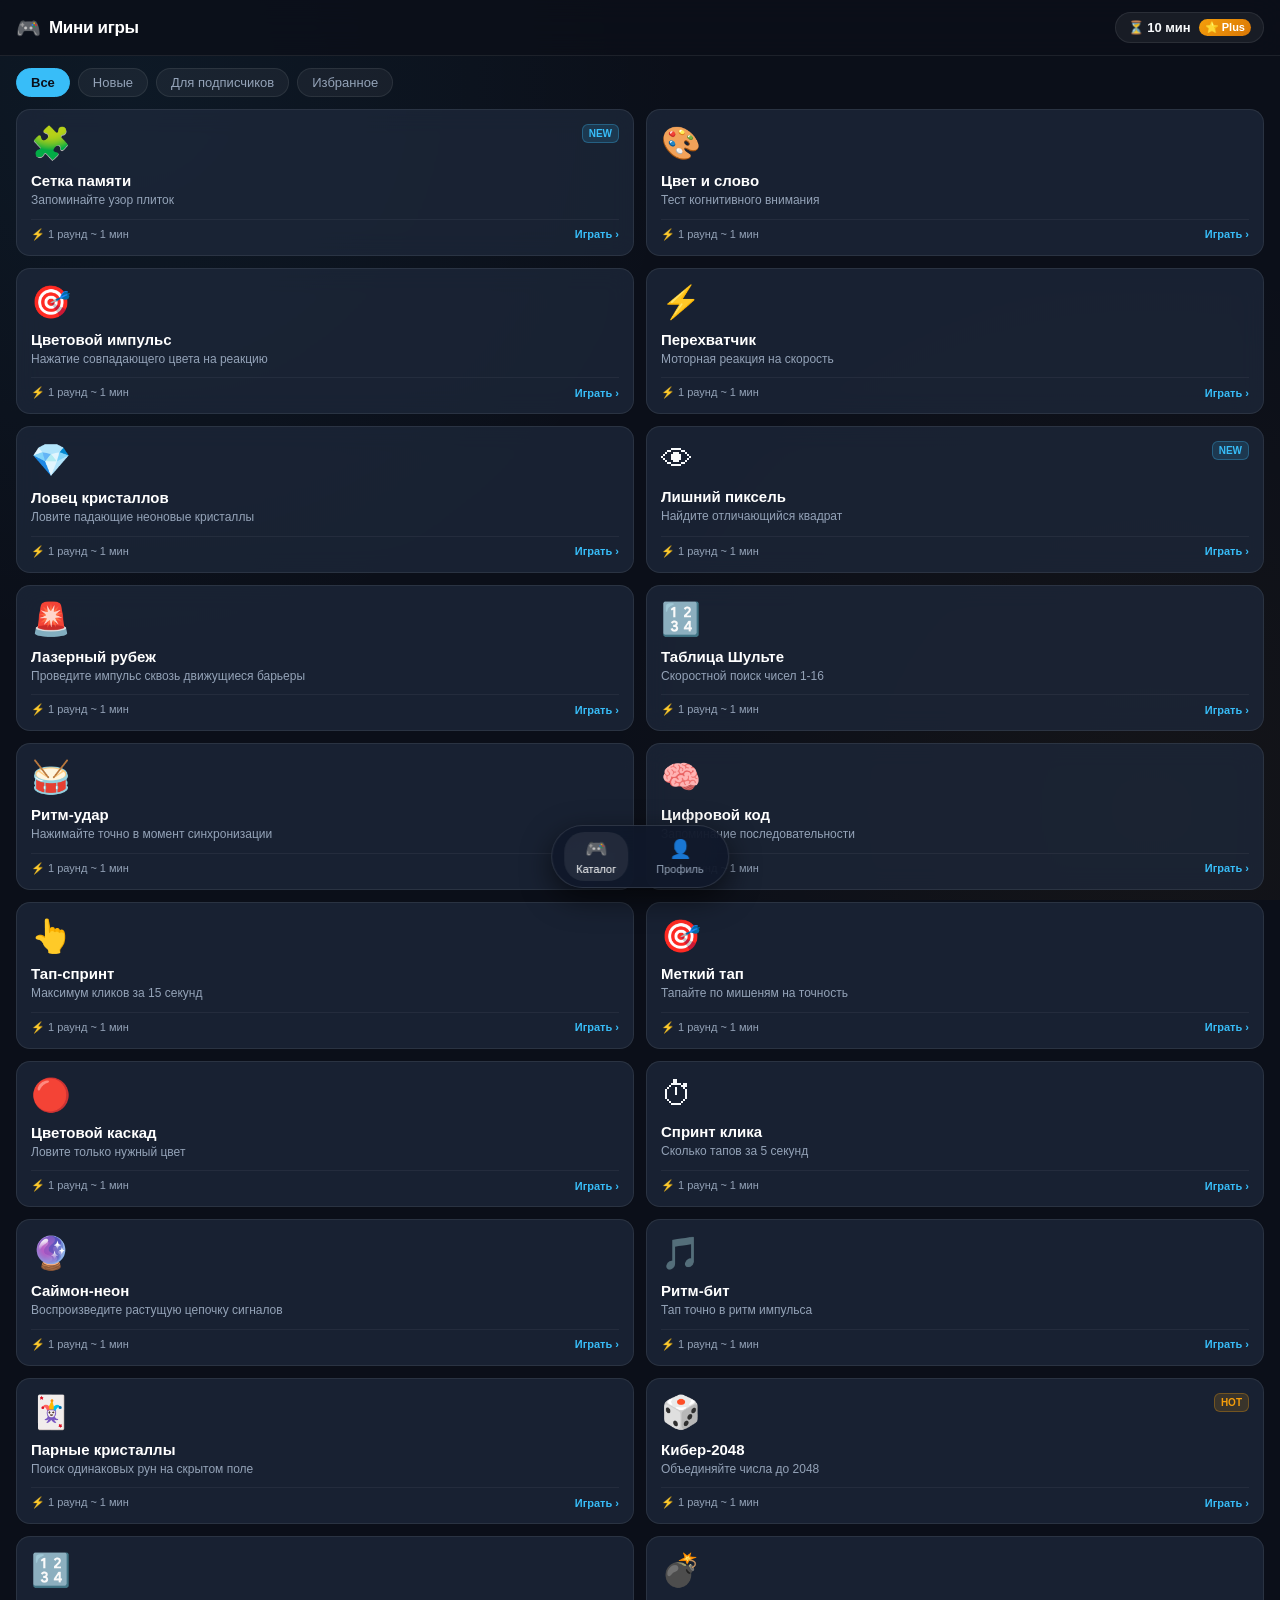
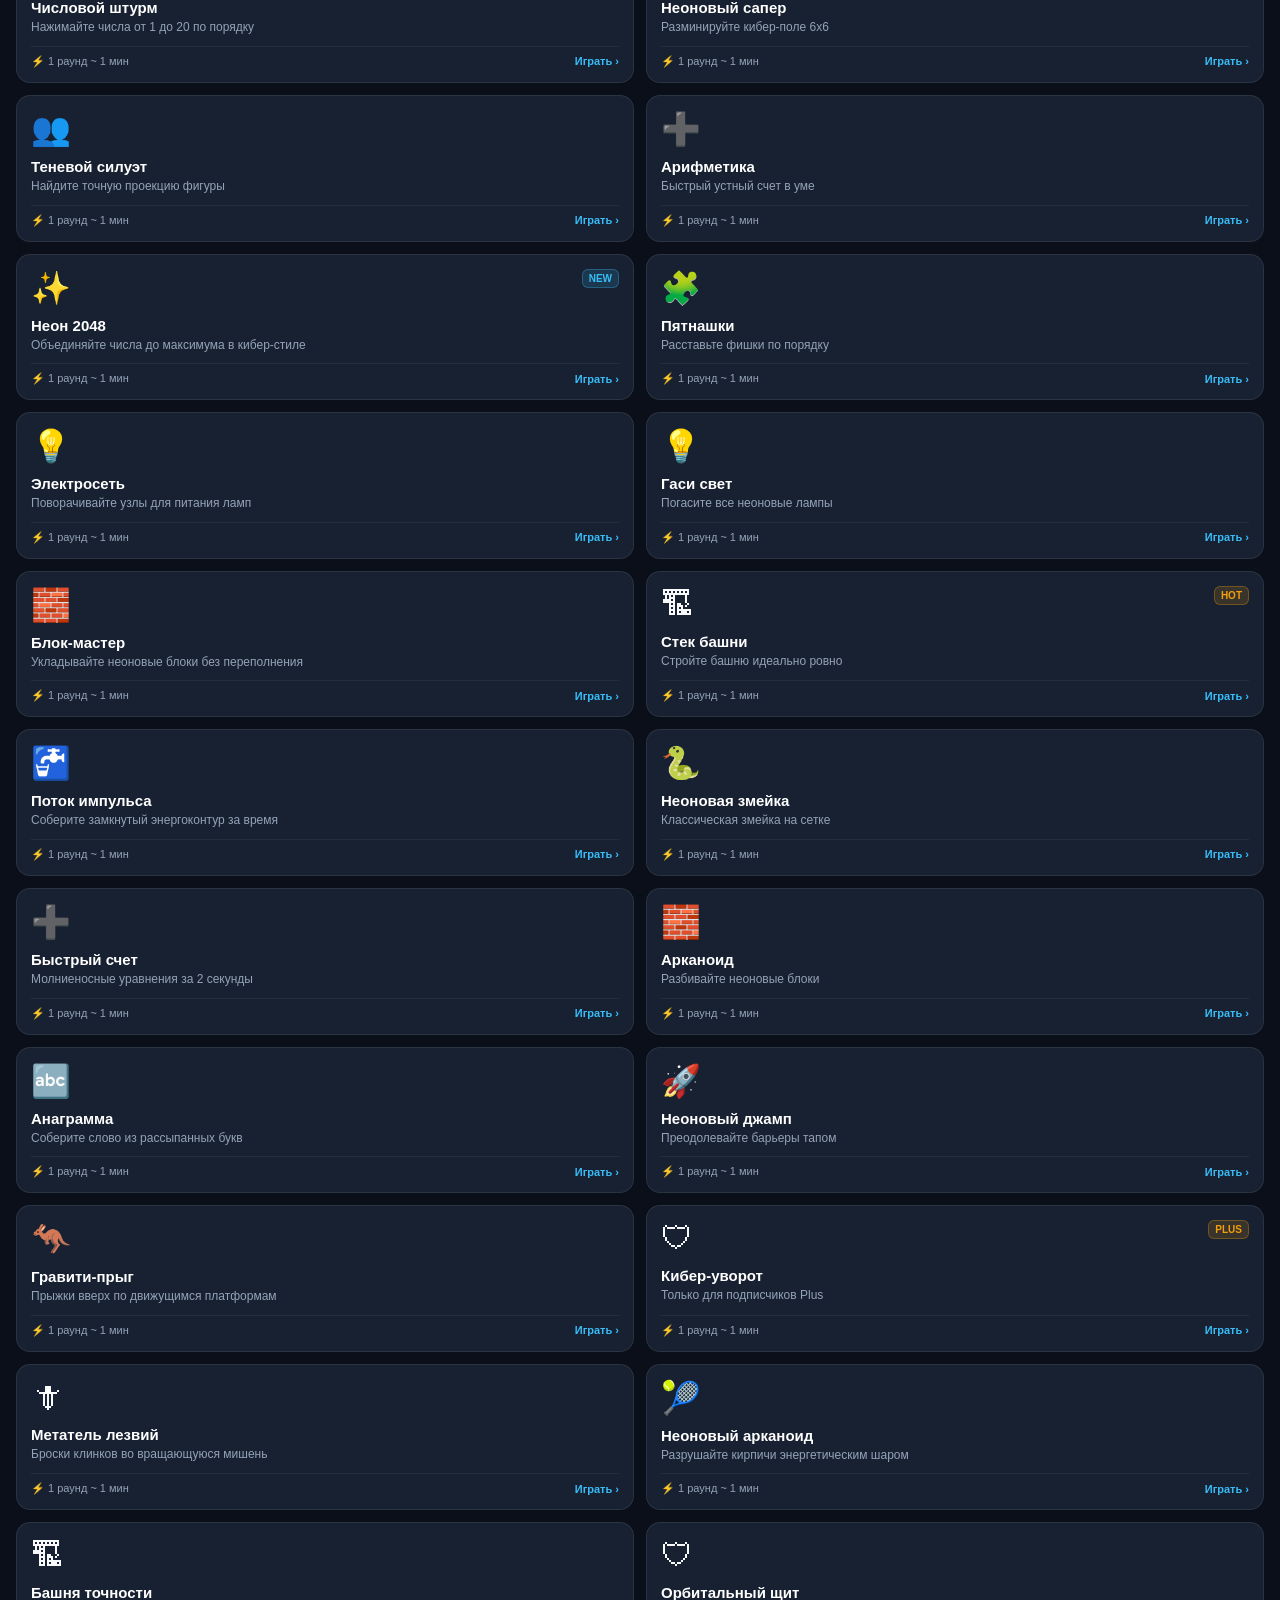
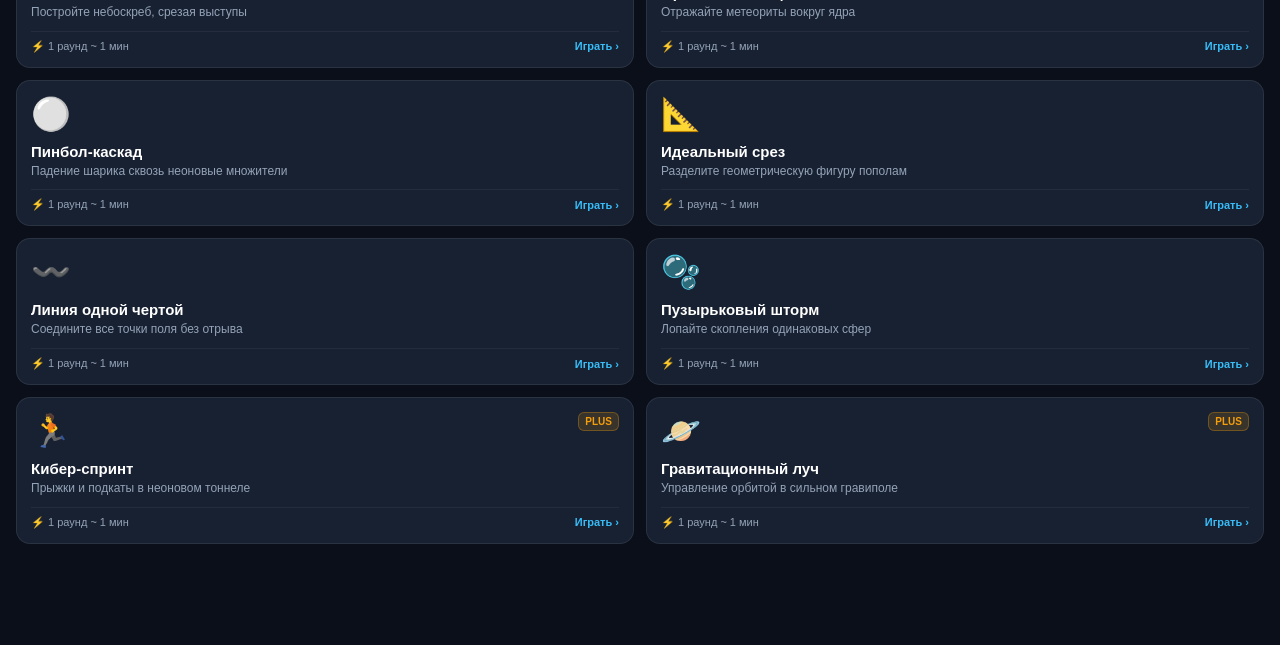
==== commit 6523723f: "fix: hide viewGame by default and bust CSS cache" ====
--- a/webapp/index.html
+++ b/webapp/index.html
@@ -5,7 +5,7 @@
   <meta name="viewport" content="width=device-width, initial-scale=1.0, maximum-scale=1.0, user-scalable=no, viewport-fit=cover">
   <title>Мини игры — Платформа v1.1</title>
   <script src="https://telegram.org/js/telegram-web-app.js"></script>
-  <link rel="stylesheet" href="./css/style.css">
+  <link rel="stylesheet" href="./css/style.css?v=1.2">
 </head>
 <body class="tg-theme">
 
@@ -122,7 +122,7 @@
   </main>
 
   <!-- Game Player Screen with In-Game HUD -->
-  <main id="viewGame">
+  <main id="viewGame" style="display: none;">
     <div class="game-hud">
       <div class="hud-left">
         <button class="hud-btn" onclick="openPauseModal()" title="Пауза">⏸</button>
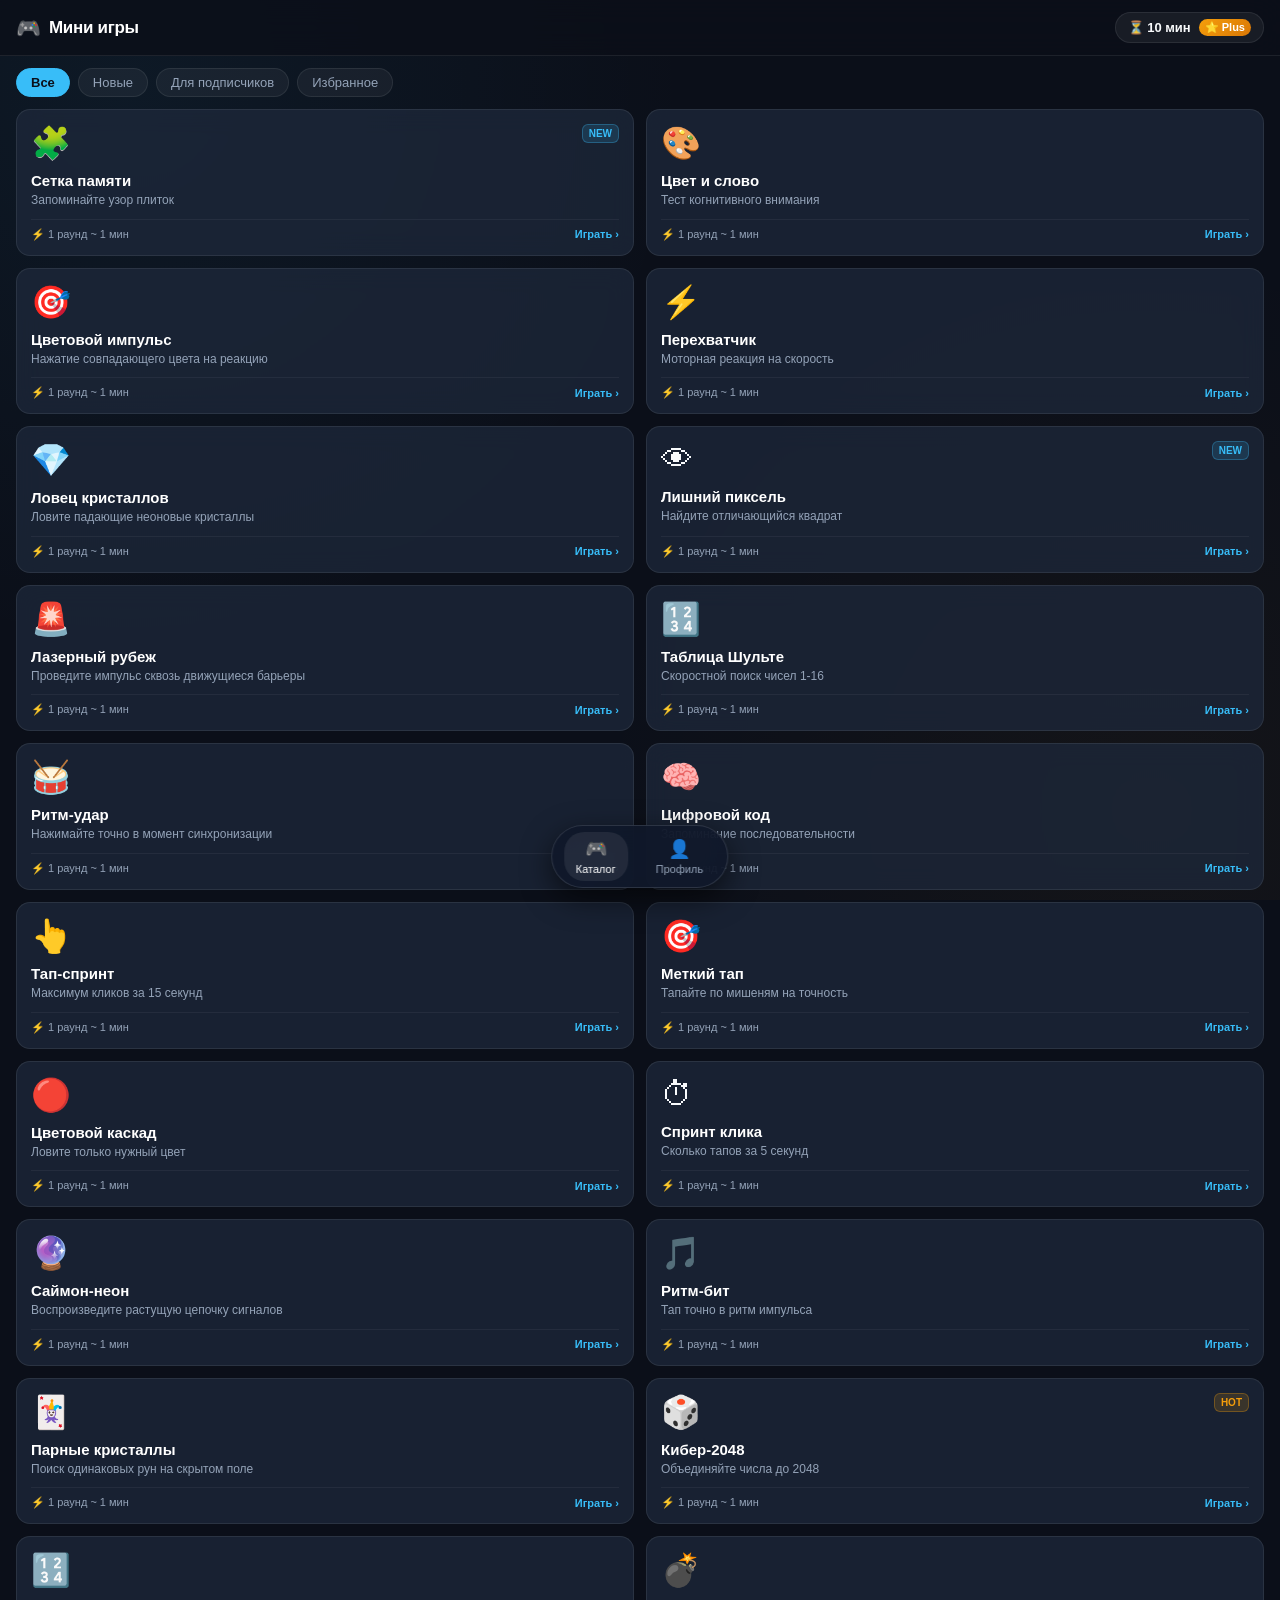
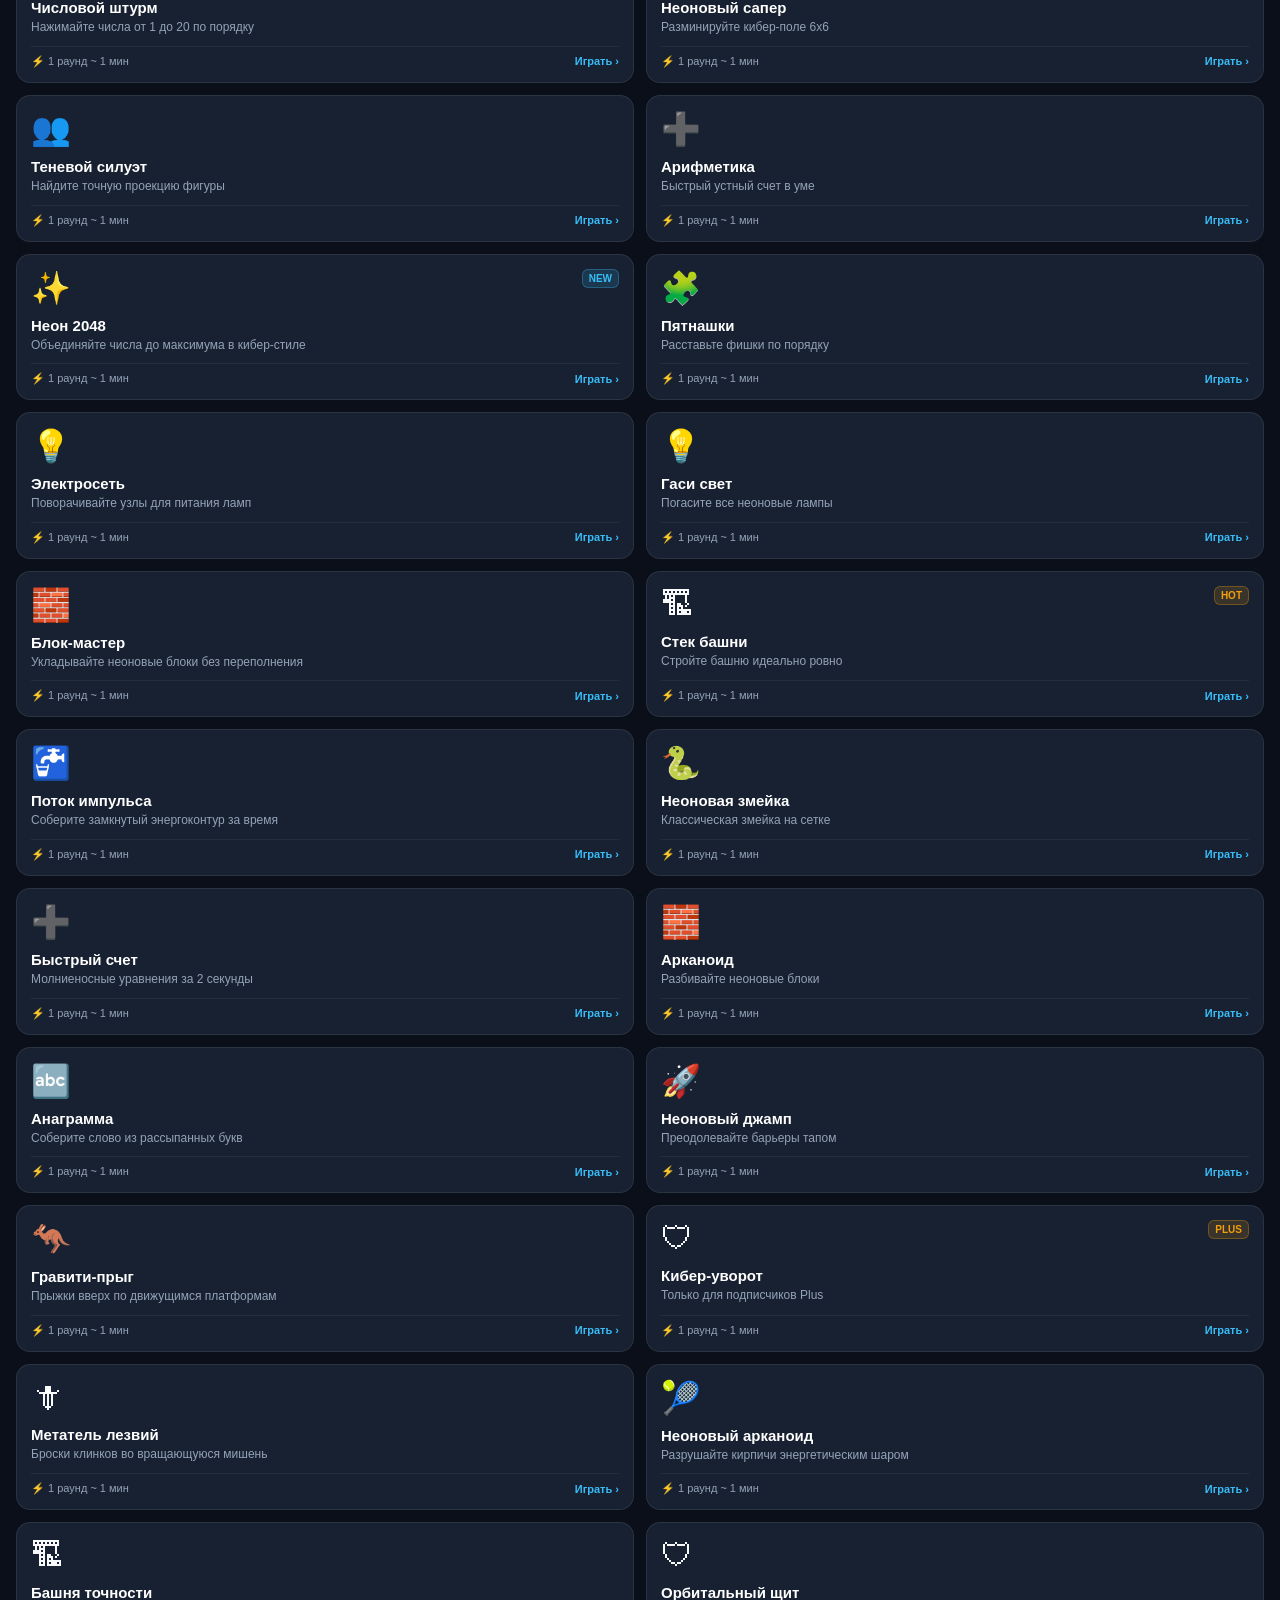
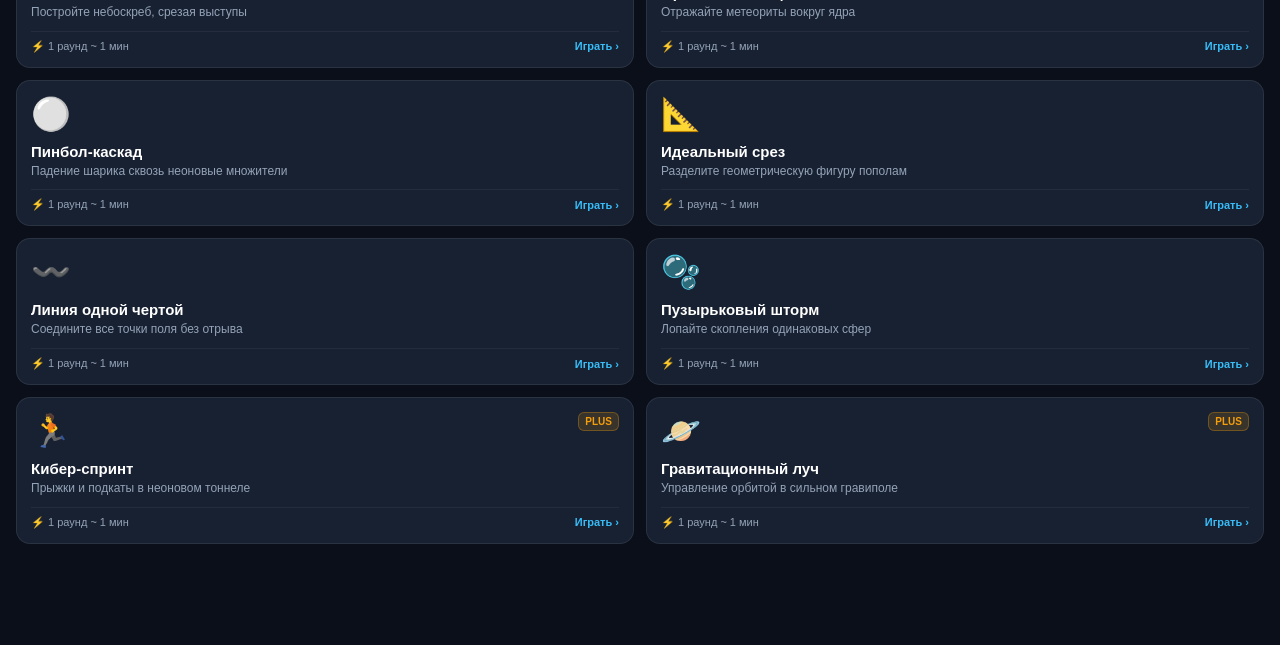
==== commit 14fb1493: "fix: render games immediately on init before network requests" ====
--- a/webapp/index.html
+++ b/webapp/index.html
@@ -193,9 +193,30 @@
         window.Telegram.WebApp.expand();
       }
 
-      await window.api.authenticate();
-      await loadProfile();
-      await loadApps();
+      // 1. Сразу же мгновенно отрисовываем плитки каталога, чтобы не блокировать интерфейс
+      if (window.DEFAULT_APPS && window.DEFAULT_APPS.length > 0) {
+        currentApps = window.DEFAULT_APPS;
+        renderTiles(currentApps);
+      }
+
+      // 2. Фоново авторизуемся и синхронизируем данные
+      try {
+        await window.api.authenticate();
+      } catch (e) {
+        console.warn("Auth error ignored:", e);
+      }
+
+      try {
+        await loadProfile();
+      } catch (e) {
+        console.warn("Profile load error:", e);
+      }
+
+      try {
+        await loadApps();
+      } catch (e) {
+        console.warn("Apps load error:", e);
+      }
     }
 
     async function loadProfile() {
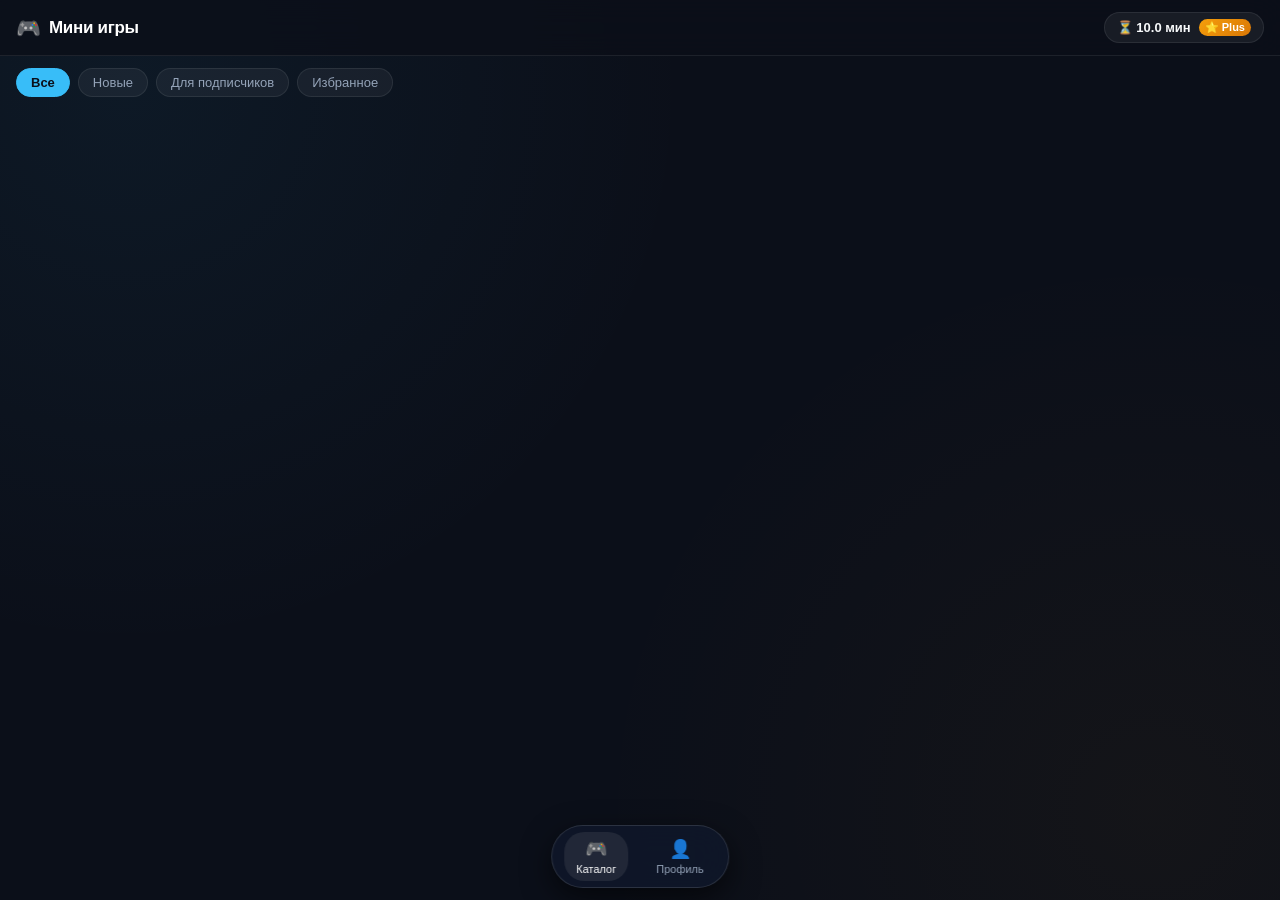
==== commit 9b810b60: "fix: strictly display only fully implemented games present in GameRegistry" ====
--- a/webapp/index.html
+++ b/webapp/index.html
@@ -248,7 +248,17 @@
       const container = document.getElementById("tilesGrid");
       container.innerHTML = "";
 
-      apps.forEach(app => {
+      // Фильтруем: показываем строго те игры, которые реально зарегистрированы и готовы к запуску
+      const readyApps = apps.filter(app => {
+        return window.GameRegistry && window.GameRegistry.games && window.GameRegistry.games.has(app.app_id);
+      });
+
+      if (readyApps.length === 0) {
+        container.innerHTML = `<div style="grid-column: span 2; text-align: center; color: var(--text-muted); padding: 40px 10px;">🎮 Игры подготавливаются...</div>`;
+        return;
+      }
+
+      readyApps.forEach(app => {
         const card = document.createElement("div");
         card.className = "game-card";
         card.onclick = () => onTileClick(app);
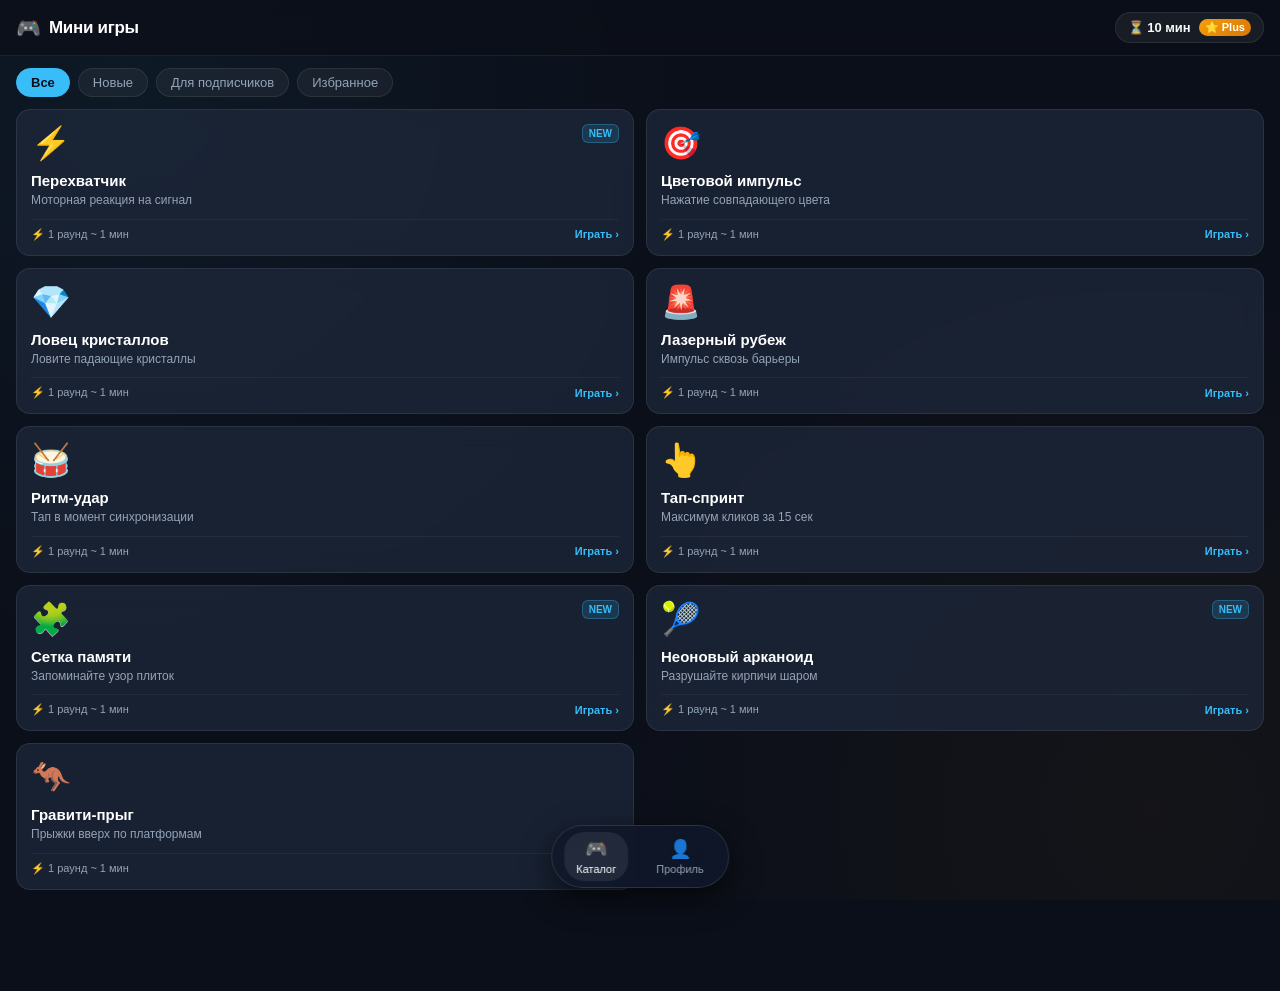
==== commit bcfdbb49: "fix: correct GameRegistry dictionary check and export window game classes" ====
--- a/webapp/index.html
+++ b/webapp/index.html
@@ -248,13 +248,15 @@
       const container = document.getElementById("tilesGrid");
       container.innerHTML = "";
 
-      // Фильтруем: показываем строго те игры, которые реально зарегистрированы и готовы к запуску
+      // Фильтруем: показываем игры, которые объявлены в GameRegistry
       const readyApps = apps.filter(app => {
-        return window.GameRegistry && window.GameRegistry.games && window.GameRegistry.games.has(app.app_id);
+        if (!window.GameRegistry || !window.GameRegistry.games) return true;
+        const getter = window.GameRegistry.games[app.app_id];
+        return typeof getter === 'function' && getter() !== undefined;
       });
 
       if (readyApps.length === 0) {
-        container.innerHTML = `<div style="grid-column: span 2; text-align: center; color: var(--text-muted); padding: 40px 10px;">🎮 Игры подготавливаются...</div>`;
+        container.innerHTML = `<div style="grid-column: span 2; text-align: center; color: var(--text-muted); padding: 40px 10px;">🎮 Загрузка каталога...</div>`;
         return;
       }
 
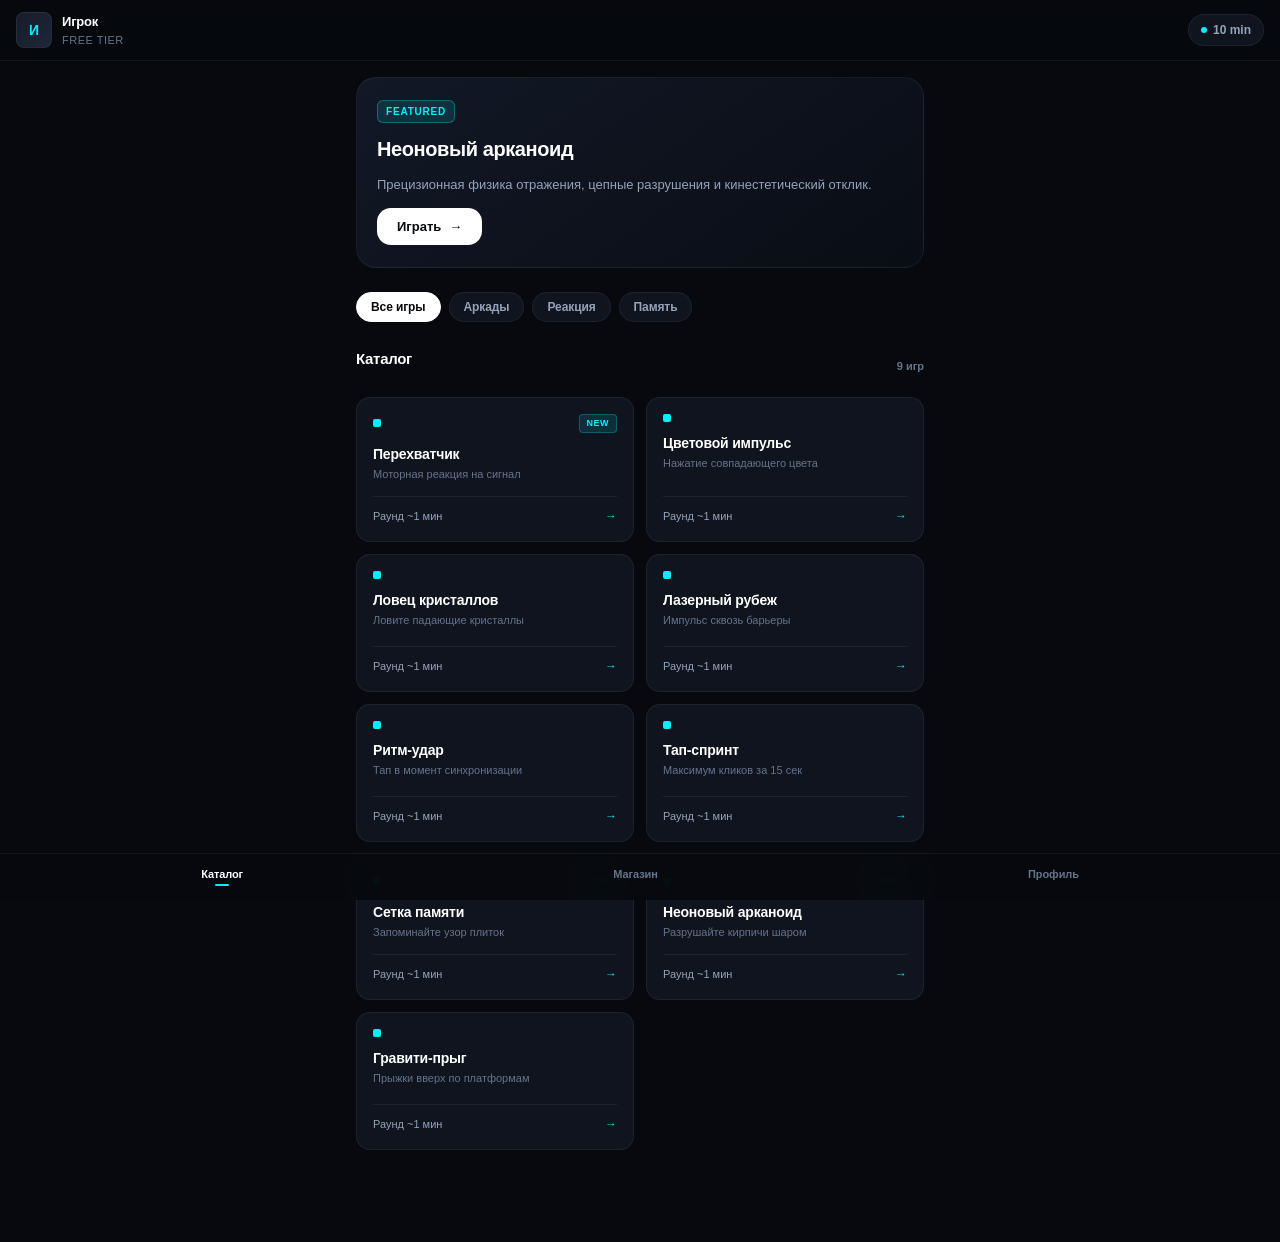
==== commit 7e713840: "refactor(ui): complete minimalist redesign (Roblox/Apple Arcade style, zero emojis, seamless BackBut" ====
--- a/webapp/index.html
+++ b/webapp/index.html
@@ -3,174 +3,159 @@
 <head>
   <meta charset="UTF-8">
   <meta name="viewport" content="width=device-width, initial-scale=1.0, maximum-scale=1.0, user-scalable=no, viewport-fit=cover">
-  <title>Мини игры — Платформа v1.1</title>
+  <title>Arcade Platform</title>
   <script src="https://telegram.org/js/telegram-web-app.js"></script>
-  <link rel="stylesheet" href="./css/style.css?v=1.2">
+  <link rel="stylesheet" href="./css/style.css?v=2.0">
 </head>
-<body class="tg-theme">
-
-  <!-- Premium Sticky Header -->
-  <header>
-    <div class="brand-container">
-      <span class="brand-icon">🎮</span>
-      <span class="brand-title">Мини игры</span>
-    </div>
-    <div id="minutesBadge" class="minutes-pill" onclick="showPaywall()">
-      <span id="minutesText">⏳ 10.0 мин</span>
-      <span class="star-badge">⭐️ Plus</span>
+<body>
+
+  <!-- Minimalist Sticky Header -->
+  <header class="app-header">
+    <div class="header-left">
+      <div class="user-badge" onclick="switchTab('profile')">
+        <div id="userAvatarWrap" class="user-avatar-wrap">U</div>
+        <div class="user-info">
+          <span id="userNameText" class="user-name">Player</span>
+          <span id="userTierText" class="user-status">Free Tier</span>
+        </div>
+      </div>
+    </div>
+    <div class="header-right">
+      <div id="minutesPill" class="pill-stat" onclick="showPaywall('Продление доступа к аркадам')">
+        <span class="dot-indicator"></span>
+        <span id="minutesValText">10.0 min</span>
+      </div>
     </div>
   </header>
 
-  <!-- Main View: Каталог плиток игр (Раздел 2 RULES.md) -->
-  <main id="viewCatalog" class="view-screen">
-    <div class="filter-bar">
-      <button class="filter-btn active" onclick="filterTiles('all')">Все</button>
-      <button class="filter-btn" onclick="filterTiles('new')">Новые</button>
-      <button class="filter-btn" onclick="filterTiles('plus')">Для подписчиков</button>
-      <button class="filter-btn" onclick="filterTiles('favorites')">Избранное</button>
-    </div>
-
-    <!-- 2-колоночная сетка плиток (п. 2.1) -->
-    <div id="tilesGrid" class="catalog-grid"></div>
+  <!-- View 1: Arcade Lobby (Каталог) -->
+  <main id="viewCatalog" class="view-container">
+    
+    <!-- Hero Banner (Featured Game) -->
+    <div class="hero-card" onclick="launchFeaturedGame()">
+      <span class="hero-tag">Featured</span>
+      <h2 class="hero-title">Неоновый арканоид</h2>
+      <p class="hero-desc">Прецизионная физика отражения, цепные разрушения и кинестетический отклик.</p>
+      <button class="hero-action-btn">
+        <span>Играть</span>
+        <span style="font-weight: 700;">→</span>
+      </button>
+    </div>
+
+    <!-- Category Chips Bar -->
+    <div class="categories-bar">
+      <button class="chip-btn active" onclick="filterCategory('all', this)">Все игры</button>
+      <button class="chip-btn" onclick="filterCategory('arcade', this)">Аркады</button>
+      <button class="chip-btn" onclick="filterCategory('reaction', this)">Реакция</button>
+      <button class="chip-btn" onclick="filterCategory('memory', this)">Память</button>
+    </div>
+
+    <!-- Section Heading -->
+    <div style="display: flex; justify-content: space-between; align-items: center; margin-bottom: 12px;">
+      <h3 class="section-title" id="catalogueHeading">Каталог</h3>
+      <span id="gamesCountBadge" style="font-size: 11px; color: var(--text-tertiary); font-weight: 600;">9 игр</span>
+    </div>
+
+    <!-- Clean Cards Grid -->
+    <div id="tilesGrid" class="games-grid"></div>
   </main>
 
-  <!-- Profile View: Профиль пользователя (Раздел 3 RULES.md) -->
-  <main id="viewProfile" class="view-screen" style="display: none;">
-    <div class="profile-box">
-      <div class="user-card">
-        <div id="userAvatar" class="user-avatar">?</div>
-        <div>
-          <div id="userName" style="font-weight: 700; font-size: 1.1rem;">Игрок</div>
-          <div id="userStatus" style="font-size: 0.85rem; color: var(--accent);">Free</div>
-        </div>
-      </div>
-
-      <!-- Серия заходов (Daily Streak v1.1) -->
-      <div class="stat-card" style="border-color: rgba(245, 158, 11, 0.4); background: rgba(245, 158, 11, 0.05);">
-        <div style="display: flex; justify-content: space-between; align-items: center;">
-          <div style="font-size: 0.9rem; font-weight: 700; color: var(--accent);">🔥 Серия посещений:</div>
-          <div id="streakDaysBadge" style="font-size: 1rem; font-weight: 800; color: var(--accent);">1 день</div>
-        </div>
-        <div style="font-size: 0.75rem; color: var(--text-muted); margin-top: 4px;">
-          Заходите каждый день и получайте до +5 бонусных минут ежедневно!
-        </div>
-      </div>
-
-      <!-- Stats: Минуты и сброс -->
-      <div class="stat-grid">
-        <div class="stat-card">
-          <div id="statRemainingMin" class="stat-val">10.0</div>
-          <div class="stat-lbl">Остаток минут сегодня</div>
-        </div>
-        <div class="stat-card">
-          <div id="statResetTime" class="stat-val">00:00 UTC</div>
-          <div class="stat-lbl">Время сброса лимита</div>
-        </div>
-      </div>
-
-      <!-- Источники минут -->
-      <div class="stat-card">
-        <div style="font-size: 0.9rem; font-weight: 600; margin-bottom: 8px;">Источники минут на сегодня:</div>
-        <div id="minutesBreakdown" style="font-size: 0.8rem; color: var(--text-muted); line-height: 1.6;">
-          • Free база: 10 мин<br>
-          • Серия дней: 0 мин<br>
-          • Рефералы: 0 мин<br>
-          • Реклама: 0 мин (макс 10)<br>
-          • Пакеты: 0 мин
-        </div>
-        <button class="btn-primary" onclick="watchAdReward()" style="margin-top: 10px; font-size: 0.85rem;">
-          📺 Смотреть рекламу (+5 мин)
-        </button>
-      </div>
-
-      <!-- Реферальная система -->
-      <div class="stat-card">
-        <div style="font-size: 0.9rem; font-weight: 600; margin-bottom: 6px;">👥 Приглашай друзей (+15 мин)</div>
-        <div style="font-size: 0.8rem; color: var(--text-muted); margin-bottom: 10px;">
-          Подтверждено друзей: <b id="refVerified" style="color: var(--text-main);">0</b> (лимит: 2/день, 20/мес)
-        </div>
-        <button class="btn-primary" onclick="copyReferralLink()">
-          🔗 Скопировать ссылку приглашения
-        </button>
-      </div>
-
-      <!-- Plus & Офлайн режим -->
-      <div class="stat-card">
-        <div style="font-size: 0.9rem; font-weight: 600; margin-bottom: 6px;">⭐️ Подписка Plus</div>
-        <div id="plusStatusText" style="font-size: 0.8rem; color: var(--text-muted); margin-bottom: 10px;">
-          Безлимитная игра без рекламы и полный офлайн-доступ.
-        </div>
-        <button class="btn-primary" onclick="showPaywall()">Оформить Plus за Stars</button>
-        <button class="btn-secondary" onclick="checkOfflineMode()" style="margin-top: 8px;">📶 Проверить офлайн-токен</button>
-      </div>
-
-      <!-- Юридический блок документов -->
-      <div class="stat-card">
-        <div style="font-size: 0.9rem; font-weight: 600; margin-bottom: 6px;">📄 Документы</div>
-        <div style="display: flex; flex-direction: column; gap: 6px; font-size: 0.85rem;">
-          <a href="./docs/terms.md" target="_blank" style="color: var(--primary);">Пользовательское соглашение</a>
-          <a href="./docs/privacy.md" target="_blank" style="color: var(--primary);">Политика конфиденциальности</a>
-          <a href="./docs/subscription.md" target="_blank" style="color: var(--primary);">Правила подписки</a>
-        </div>
-      </div>
-
-      <button class="btn-secondary" onclick="openSupport()">🎧 Поддержка</button>
-      <button class="btn-secondary" style="color: var(--danger); border-color: rgba(239, 68, 68, 0.3);" onclick="deleteAccount()">
-        🗑 Удалить аккаунт
-      </button>
+  <!-- View 2: Profile & Stats -->
+  <main id="viewProfile" class="view-container" style="display: none;">
+    <h3 class="section-title" style="font-size: 20px; margin-bottom: 16px;">Профиль игрока</h3>
+
+    <div class="profile-stat-box">
+      <div>
+        <div style="font-size: 11px; color: var(--text-tertiary); text-transform: uppercase;">Игровой баланс</div>
+        <div id="profBalanceVal" style="font-size: 18px; font-weight: 700; color: #fff; margin-top: 2px;">10.0 минут</div>
+      </div>
+      <button class="btn-primary" style="width: auto; padding: 8px 14px;" onclick="showPaywall('Пополнение баланса')">Пополнить</button>
+    </div>
+
+    <div class="profile-stat-box">
+      <div>
+        <div style="font-size: 11px; color: var(--text-tertiary); text-transform: uppercase;">Серия активности</div>
+        <div id="profStreakVal" style="font-size: 16px; font-weight: 600; color: #fff; margin-top: 2px;">1 день</div>
+      </div>
+      <span style="font-size: 12px; color: var(--accent-cyan); font-weight: 600;">+1 мин/день</span>
+    </div>
+
+    <div class="profile-stat-box" style="flex-direction: column; align-items: flex-start; gap: 10px;">
+      <div style="font-size: 11px; color: var(--text-tertiary); text-transform: uppercase;">Партнерская программа</div>
+      <div style="font-size: 13px; color: var(--text-secondary);">Приглашайте друзей и получайте до +10 минут ежедневно.</div>
+      <button class="btn-secondary" onclick="copyRefLink()">Скопировать ссылку приглашения</button>
     </div>
   </main>
 
-  <!-- Game Player Screen with In-Game HUD -->
-  <main id="viewGame" style="display: none;">
-    <div class="game-hud">
-      <div class="hud-left">
-        <button class="hud-btn" onclick="openPauseModal()" title="Пауза">⏸</button>
-        <span id="activeGameTitle" style="font-size: 14px; font-weight: 700; color: #fff;">Игра</span>
-      </div>
-      <div class="hud-right">
-        <div id="gameHudMinutes" class="minutes-pill" style="padding: 4px 10px; font-size: 12px;" onclick="showPaywall()">
-          ⏳ <span id="hudMinutesVal">10.0</span> мин
-        </div>
-        <button class="hud-btn" onclick="window.snd.toggleMute()" id="hudSoundBtn" title="Звук">🔊</button>
-      </div>
-    </div>
-    <div class="game-canvas-container">
-      <div id="gameCanvasWrapper" style="width: 100%; height: 100%; display: flex; align-items: center; justify-content: center;"></div>
-    </div>
-  </main>
-
-  <!-- Floating Bottom Dock Nav -->
-  <nav class="bottom-dock">
-    <button id="navCatalog" class="dock-item active" onclick="switchTab('catalog')">
-      <span class="dock-icon">🎮</span>
-      <span>Каталог</span>
+  <!-- Bottom Minimalist Dock -->
+  <nav class="bottom-dock-nav">
+    <button id="dockCatalog" class="dock-tab active" onclick="switchTab('catalog')">
+      <span class="dock-label">Каталог</span>
+      <span class="dock-dot"></span>
     </button>
-    <button id="navProfile" class="dock-item" onclick="switchTab('profile')">
-      <span class="dock-icon">👤</span>
-      <span>Профиль</span>
+    <button id="dockStore" class="dock-tab" onclick="showPaywall('Магазин подписки')">
+      <span class="dock-label">Магазин</span>
+      <span class="dock-dot"></span>
+    </button>
+    <button id="dockProfile" class="dock-tab" onclick="switchTab('profile')">
+      <span class="dock-label">Профиль</span>
+      <span class="dock-dot"></span>
     </button>
   </nav>
 
-  <!-- Paywall Modal -->
+  <!-- Seamless Game Player Screen -->
+  <main id="viewGame" style="display: none;">
+    <div class="in-game-top-bar">
+      <div style="display: flex; align-items: center; gap: 10px;">
+        <button class="game-icon-btn" onclick="exitGameSafely()" title="Назад">✕</button>
+        <span id="activeGameTitle" class="in-game-title">Игра</span>
+      </div>
+      <div class="in-game-controls">
+        <button class="game-icon-btn" onclick="togglePauseGame()" title="Пауза">❚❚</button>
+      </div>
+    </div>
+    <div class="canvas-viewport">
+      <div id="gameCanvasWrapper" style="width: 100%; height: 100%; display: flex; align-items: center; justify-content: center;"></div>
+    </div>
+  </main>
+
+  <!-- Modal: Pause -->
+  <div id="pauseModal" class="modal-overlay">
+    <div class="modal-card">
+      <h3 class="modal-title-text">Пауза</h3>
+      <p class="modal-desc-text">Сессия приостановлена. Минуты баланса не расходуются.</p>
+      <button class="btn-primary" onclick="resumeGameSafely()">Продолжить</button>
+      <button class="btn-secondary" onclick="exitGameFromPause()">Выйти в каталог</button>
+    </div>
+  </div>
+
+  <!-- Modal: Paywall / Store -->
   <div id="paywallModal" class="modal-overlay">
-    <div class="modal-content">
-      <h3 style="font-size: 1.25rem; font-weight: 700; margin-bottom: 8px;">⭐️ Доступ к игре</h3>
-      <p id="paywallReason" style="font-size: 0.85rem; color: var(--text-muted); margin-bottom: 16px;">
-        Для продолжения игры без ограничений выберите подходящий вариант:
-      </p>
-
-      <div style="display: flex; flex-direction: column; gap: 10px;">
-        <button class="btn-primary" onclick="buyProduct('plus_30d')">👑 Plus на 30 дней — 199 Stars</button>
-        <button class="btn-primary" style="background: #0284c7;" onclick="buyProduct('plus_180d')">👑 Plus на 180 дней — 999 Stars</button>
-        <button class="btn-secondary" onclick="buyProduct('pack_30m')">⏳ Пакет +30 минут — 25 Stars</button>
-        <button class="btn-secondary" onclick="buyProduct('pack_120m')">⏳ Пакет +120 минут — 79 Stars</button>
-      </div>
-
-      <button class="btn-secondary" style="margin-top: 16px;" onclick="closePaywall()">Закрыть</button>
+    <div class="modal-card">
+      <h3 class="modal-title-text">Подписка Plus</h3>
+      <p id="paywallSubText" class="modal-desc-text">Неограниченное игровое время и доступ ко всем аркадам.</p>
+      
+      <div style="display: flex; flex-direction: column; gap: 8px;">
+        <button class="btn-primary" onclick="buyPlan('plus_30d')">Plus на 30 дней — 199 Stars</button>
+        <button class="btn-secondary" onclick="buyPlan('pack_120m')">Пакет +120 минут — 79 Stars</button>
+        <button class="btn-secondary" onclick="buyPlan('pack_30m')">Пакет +30 минут — 25 Stars</button>
+      </div>
+
+      <button class="btn-secondary" style="border: none; margin-top: 4px;" onclick="closePaywall()">Закрыть</button>
     </div>
   </div>
 
+  <!-- Modal: Results -->
+  <div id="resultsModal" class="modal-overlay">
+    <div class="modal-card" style="text-align: center;">
+      <h3 class="modal-title-text">Раунд завершен</h3>
+      <p id="resultsScoreInfo" style="font-size: 20px; font-weight: 700; color: var(--accent-cyan); margin: 4px 0 12px 0;">0</p>
+      <button class="btn-primary" onclick="restartCurrentGame()">Играть снова</button>
+      <button class="btn-secondary" onclick="exitFromResults()">В каталог</button>
+    </div>
+  </div>
+
+  <!-- Scripts -->
   <script src="./js/audio.js"></script>
   <script src="./js/apps_data.js"></script>
   <script src="./js/api.js"></script>
@@ -178,340 +163,265 @@
   <script src="./js/games/base_game.js"></script>
   <script src="./js/games/reaction_games.js"></script>
   <script src="./js/games/memory_games.js"></script>
-  <script src="./js/games/puzzle_games.js"></script>
   <script src="./js/games/arcade_games.js"></script>
-  <script src="./js/games/plus_games.js"></script>
   <script src="./js/games/registry.js"></script>
+
   <script>
     let currentApps = [];
     let currentProfile = null;
     let activeGameObject = null;
+    let activeApp = null;
+    let currentTab = 'catalog';
+
+    // Telegram BackButton Lifecycle Controller
+    function setupTelegramBackButton() {
+      const tg = window.Telegram?.WebApp;
+      if (!tg) return;
+
+      if (tg.BackButton) {
+        tg.BackButton.onClick(() => {
+          if (document.getElementById("viewGame").style.display === "flex" || document.getElementById("viewGame").style.display === "block") {
+            exitGameSafely();
+          } else if (currentTab !== 'catalog') {
+            switchTab('catalog');
+          }
+        });
+      }
+    }
 
     async function initPlatform() {
-      if (window.Telegram?.WebApp) {
-        window.Telegram.WebApp.ready();
-        window.Telegram.WebApp.expand();
-      }
-
-      // 1. Сразу же мгновенно отрисовываем плитки каталога, чтобы не блокировать интерфейс
+      const tg = window.Telegram?.WebApp;
+      if (tg) {
+        tg.ready();
+        tg.expand();
+        if (tg.setHeaderColor) tg.setHeaderColor('#07090e');
+        if (tg.setBackgroundColor) tg.setBackgroundColor('#07090e');
+      }
+
+      setupTelegramBackButton();
+
+      // Render catalogue immediately from local list
       if (window.DEFAULT_APPS && window.DEFAULT_APPS.length > 0) {
         currentApps = window.DEFAULT_APPS;
-        renderTiles(currentApps);
-      }
-
-      // 2. Фоново авторизуемся и синхронизируем данные
-      try {
-        await window.api.authenticate();
-      } catch (e) {
-        console.warn("Auth error ignored:", e);
-      }
-
-      try {
-        await loadProfile();
-      } catch (e) {
-        console.warn("Profile load error:", e);
-      }
-
-      try {
-        await loadApps();
-      } catch (e) {
-        console.warn("Apps load error:", e);
-      }
-    }
-
-    async function loadProfile() {
-      try {
-        currentProfile = await window.api.getProfile();
-        document.getElementById("userName").textContent = currentProfile.user.first_name || "Пользователь";
-        document.getElementById("userAvatar").textContent = (currentProfile.user.first_name || "U")[0].toUpperCase();
-        document.getElementById("userStatus").textContent = currentProfile.user.status;
-        document.getElementById("streakDaysBadge").textContent = `${currentProfile.minutes.streak_days || 1} дней`;
-
-        updateMinutesDisplay(currentProfile.minutes);
-        document.getElementById("refVerified").textContent = currentProfile.referrals.verified_friends;
-      } catch (e) {
-        console.error("Ошибка загрузки профиля:", e);
-      }
-    }
-
-    async function loadApps() {
-      try {
-        const res = await window.api.getApps();
-        currentApps = res.apps || [];
-        renderTiles(currentApps);
-      } catch (e) {
-        console.error("Ошибка загрузки плиток:", e);
-      }
-    }
-
-    function renderTiles(apps) {
+        renderCleanTiles(currentApps);
+      }
+
+      // Load remote data in background
+      try { await window.api.authenticate(); } catch (e) {}
+      try { await loadProfile(); } catch (e) {}
+    }
+
+    function renderCleanTiles(apps) {
       const container = document.getElementById("tilesGrid");
       container.innerHTML = "";
 
-      // Фильтруем: показываем игры, которые объявлены в GameRegistry
       const readyApps = apps.filter(app => {
         if (!window.GameRegistry || !window.GameRegistry.games) return true;
         const getter = window.GameRegistry.games[app.app_id];
         return typeof getter === 'function' && getter() !== undefined;
       });
 
-      if (readyApps.length === 0) {
-        container.innerHTML = `<div style="grid-column: span 2; text-align: center; color: var(--text-muted); padding: 40px 10px;">🎮 Загрузка каталога...</div>`;
-        return;
-      }
+      document.getElementById("gamesCountBadge").textContent = `${readyApps.length} игр`;
 
       readyApps.forEach(app => {
         const card = document.createElement("div");
-        card.className = "game-card";
-        card.onclick = () => onTileClick(app);
+        card.className = "clean-game-card";
+        card.onclick = () => launchGame(app);
 
         let badgeHtml = "";
         if (app.badge) {
-          const badgeClass = app.badge === "NEW" ? "badge-new" : "badge-plus";
-          badgeHtml = `<span class="card-badge ${badgeClass}">${app.badge}</span>`;
+          badgeHtml = `<span class="card-badge-pill ${app.badge === 'NEW' ? 'badge-new' : 'badge-plus'}">${app.badge}</span>`;
         }
 
         card.innerHTML = `
-          <div class="card-top">
-            <div class="card-icon">${app.icon}</div>
+          <div class="card-header-line">
+            <span class="card-category-indicator"></span>
             ${badgeHtml}
           </div>
-          <div class="card-title">${app.title}</div>
-          <div class="card-desc">${app.description}</div>
-          <div class="card-footer">
-            <span>⚡️ 1 раунд ~ 1 мин</span>
-            <span class="play-action">Играть ›</span>
+          <div class="card-content-wrap">
+            <h4 class="card-title-text">${app.title}</h4>
+            <p class="card-subtext">${app.description || 'Аркадный раунд'}</p>
+          </div>
+          <div class="card-action-bar">
+            <span>Раунд ~1 мин</span>
+            <span class="card-arrow">→</span>
           </div>
         `;
         container.appendChild(card);
       });
     }
 
-    function filterTiles(category) {
-      window.snd.playClick();
-      document.querySelectorAll(".filter-btn").forEach(b => b.classList.remove("active"));
-      event.target.classList.add("active");
-
-      if (category === "all") renderTiles(currentApps);
-      else if (category === "new") renderTiles(currentApps.filter(a => a.badge === "NEW"));
-      else if (category === "plus") renderTiles(currentApps.filter(a => a.status === "plus_only" || a.badge === "PLUS"));
-      else if (category === "favorites") renderTiles(currentApps.slice(0, 2));
-    }
-
-
-    let activeApp = null;
-
-    function openPauseModal() {
-      if (window.snd) window.snd.playClick();
-      window.sessionMgr.pauseHeartbeat();
-      if (activeGameObject && activeGameObject.pause) activeGameObject.pause();
-      document.getElementById("pauseModal").classList.add("open");
-    }
-
-    function resumeGame() {
-      if (window.snd) window.snd.playClick();
-      document.getElementById("pauseModal").classList.remove("open");
-      window.sessionMgr.resumeHeartbeat();
-      if (activeGameObject && activeGameObject.resume) activeGameObject.resume();
-    }
-
-    function confirmExitToCatalog() {
-      document.getElementById("pauseModal").classList.remove("open");
-      exitGame();
-    }
-
-    function showResultsOverlay(score, bestScore, coins) {
-      document.getElementById("resultsTitle").textContent = "Раунд завершён!";
-      document.getElementById("resultsScoreInfo").innerHTML = `
-        <div style="font-size: 20px; font-weight: 800; color: var(--primary); margin-bottom: 6px;">Счёт: ${score}</div>
-        <div style="font-size: 13px; color: var(--text-muted);">Рекорд: ${bestScore || score}</div>
-      `;
-      document.getElementById("resultsModal").classList.add("open");
-    }
-
-    function restartCurrentGame() {
-      document.getElementById("resultsModal").classList.remove("open");
-      if (activeApp) onTileClick(activeApp);
-    }
-
-    function exitFromResults() {
-      document.getElementById("resultsModal").classList.remove("open");
-      exitGame();
-    }
-
-    async function onTileClick(app) {
+    function filterCategory(cat, btn) {
+      if (window.snd) window.snd.playClick();
+      document.querySelectorAll(".chip-btn").forEach(b => b.classList.remove("active"));
+      if (btn) btn.classList.add("active");
+
+      if (cat === 'all') {
+        renderCleanTiles(currentApps);
+      } else if (cat === 'arcade') {
+        renderCleanTiles(currentApps.filter(a => ['bounce_breaker', 'gravity_jump'].includes(a.app_id)));
+      } else if (cat === 'reaction') {
+        renderCleanTiles(currentApps.filter(a => a.app_id.includes('reaction') || a.app_id.includes('tap') || a.app_id.includes('catch') || a.app_id.includes('laser') || a.app_id.includes('tempo')));
+      } else if (cat === 'memory') {
+        renderCleanTiles(currentApps.filter(a => a.app_id.includes('matrix')));
+      }
+    }
+
+    function launchFeaturedGame() {
+      const featured = currentApps.find(a => a.app_id === 'bounce_breaker') || currentApps[0];
+      if (featured) launchGame(featured);
+    }
+
+    async function launchGame(app) {
       activeApp = app;
-      window.snd.playClick();
+      if (window.snd) window.snd.playClick();
+      if (window.Telegram?.WebApp?.HapticFeedback) {
+        window.Telegram.WebApp.HapticFeedback.impactOccurred('medium');
+      }
+
       const ok = await window.sessionMgr.start(app.app_id, (err) => {
         showPaywall(err);
-        exitGame();
+        exitGameSafely();
       });
 
       if (ok) {
         document.getElementById("viewCatalog").style.display = "none";
         document.getElementById("viewProfile").style.display = "none";
-        document.getElementById("viewGame").style.display = "block";
-        document.getElementById("activeGameTitle").textContent = `${app.icon} ${app.title}`;
-
+        document.querySelector(".bottom-dock-nav").style.display = "none";
+        document.querySelector(".app-header").style.display = "none";
+
+        const gameView = document.getElementById("viewGame");
+        gameView.style.display = "flex";
+        document.getElementById("activeGameTitle").textContent = app.title;
+
+        // Show native Telegram BackButton
         if (window.Telegram?.WebApp?.BackButton) {
           window.Telegram.WebApp.BackButton.show();
-          window.Telegram.WebApp.BackButton.onClick(openPauseModal);
         }
-        
+
         const wrapper = document.getElementById("gameCanvasWrapper");
-        if (activeGameObject) activeGameObject.destroy();
-
+        if (activeGameObject && activeGameObject.destroy) {
+          activeGameObject.destroy();
+        }
         activeGameObject = window.GameRegistry.create(app.app_id, wrapper);
       }
     }
 
-    async function exitGame() {
-      window.snd.playClick();
+    async function exitGameSafely() {
+      if (window.snd) window.snd.playClick();
+      if (window.Telegram?.WebApp?.HapticFeedback) {
+        window.Telegram.WebApp.HapticFeedback.impactOccurred('light');
+      }
+
+      // Hide Telegram BackButton
       if (window.Telegram?.WebApp?.BackButton) {
         window.Telegram.WebApp.BackButton.hide();
-        window.Telegram.WebApp.BackButton.offClick(openPauseModal);
-      }
-      if (activeGameObject) {
+      }
+
+      if (activeGameObject && activeGameObject.destroy) {
         activeGameObject.destroy();
         activeGameObject = null;
       }
+
       await window.sessionMgr.stop();
+
       document.getElementById("viewGame").style.display = "none";
-      switchTab("catalog");
-      await loadProfile();
-    }
-
-    function updateMinutesDisplay(minutes) {
-      if (!minutes) return;
-      const val = minutes.is_plus ? "Plus ∞" : `${minutes.remaining_minutes} мин`;
-      
-      const badge = document.getElementById("minutesBadge");
-      const textElem = document.getElementById("minutesText");
-      if (textElem) textElem.textContent = `⏳ ${val}`;
-      else if (badge) badge.textContent = `⏳ ${val}`;
-
-      const hudMin = document.getElementById("hudMinutesVal");
-      if (hudMin) hudMin.textContent = val;
-
-      const hudPill = document.getElementById("gameHudMinutes");
-      if (!minutes.is_plus && minutes.remaining_minutes <= 1.0) {
-        if (badge) badge.classList.add("pulse");
-        if (hudPill) hudPill.classList.add("pulse");
-      } else {
-        if (badge) badge.classList.remove("pulse");
-        if (hudPill) hudPill.classList.remove("pulse");
-      }
-
-      const statRemaining = document.getElementById("statRemainingMin");
-      if (statRemaining) statRemaining.textContent = val;
-
-      if (minutes.breakdown) {
-        const breakdownElem = document.getElementById("minutesBreakdown");
-        if (breakdownElem) {
-          breakdownElem.innerHTML = `
-            • Free база: ${minutes.breakdown.free_minutes} мин<br>
-            • Серия дней: +${minutes.breakdown.streak_minutes || 0} мин<br>
-            • Рефералы: +${minutes.breakdown.referral_minutes} мин<br>
-            • Реклама: +${minutes.breakdown.ad_minutes} мин (макс 10)<br>
-            • Пакеты: +${minutes.breakdown.pack_minutes} мин<br>
-            • Дневной потолок: ${minutes.breakdown.daily_cap_minutes} мин
-          `;
+      document.getElementById("pauseModal").classList.remove("open");
+      document.getElementById("resultsModal").classList.remove("open");
+
+      document.querySelector(".bottom-dock-nav").style.display = "flex";
+      document.querySelector(".app-header").style.display = "flex";
+      switchTab('catalog');
+    }
+
+    function togglePauseGame() {
+      if (window.snd) window.snd.playClick();
+      window.sessionMgr.pause();
+      if (activeGameObject && activeGameObject.pause) activeGameObject.pause();
+      document.getElementById("pauseModal").classList.add("open");
+    }
+
+    function resumeGameSafely() {
+      if (window.snd) window.snd.playClick();
+      document.getElementById("pauseModal").classList.remove("open");
+      window.sessionMgr.resume();
+      if (activeGameObject && activeGameObject.resume) activeGameObject.resume();
+    }
+
+    function exitGameFromPause() {
+      exitGameSafely();
+    }
+
+    function restartCurrentGame() {
+      document.getElementById("resultsModal").classList.remove("open");
+      if (activeApp) launchGame(activeApp);
+    }
+
+    function exitFromResults() {
+      document.getElementById("resultsModal").classList.remove("open");
+      exitGameSafely();
+    }
+
+    function switchTab(tab) {
+      if (window.snd) window.snd.playClick();
+      currentTab = tab;
+
+      document.getElementById("dockCatalog").classList.toggle("active", tab === 'catalog');
+      document.getElementById("dockProfile").classList.toggle("active", tab === 'profile');
+
+      document.getElementById("viewCatalog").style.display = tab === 'catalog' ? 'block' : 'none';
+      document.getElementById("viewProfile").style.display = tab === 'profile' ? 'block' : 'none';
+
+      if (window.Telegram?.WebApp?.BackButton) {
+        if (tab !== 'catalog') {
+          window.Telegram.WebApp.BackButton.show();
+        } else {
+          window.Telegram.WebApp.BackButton.hide();
         }
       }
     }
 
-    function switchTab(tab) {
-      window.snd.playClick();
-      document.getElementById("navCatalog").classList.toggle("active", tab === "catalog");
-      document.getElementById("navProfile").classList.toggle("active", tab === "profile");
-      document.getElementById("viewCatalog").style.display = tab === "catalog" ? "block" : "none";
-      document.getElementById("viewProfile").style.display = tab === "profile" ? "block" : "none";
-      if (tab === "profile") loadProfile();
+    async function loadProfile() {
+      try {
+        const prof = await window.api.getProfile();
+        currentProfile = prof;
+        document.getElementById("userNameText").textContent = prof.user.first_name || "Player";
+        document.getElementById("userAvatarWrap").textContent = (prof.user.first_name || "P")[0].toUpperCase();
+        document.getElementById("userTierText").textContent = prof.user.status === 'plus' ? 'Plus Member' : 'Free Tier';
+        
+        const remMin = prof.minutes.is_plus ? 'Plus ∞' : `${prof.minutes.remaining_minutes} min`;
+        document.getElementById("minutesValText").textContent = remMin;
+        document.getElementById("profBalanceVal").textContent = remMin;
+        document.getElementById("profStreakVal").textContent = `${prof.minutes.streak_days || 1} день`;
+      } catch (e) {}
     }
 
     function showPaywall(reason) {
-      window.snd.playError();
-      if (reason) document.getElementById("paywallReason").textContent = reason;
+      if (reason) document.getElementById("paywallSubText").textContent = reason;
       document.getElementById("paywallModal").classList.add("open");
     }
 
     function closePaywall() {
-      window.snd.playClick();
+      if (window.snd) window.snd.playClick();
       document.getElementById("paywallModal").classList.remove("open");
     }
 
-    async function buyProduct(prod) {
-      window.snd.playSuccess();
-      const res = await window.api.buyStarsProduct(prod);
-      alert(res.message || "Покупка успешно оформлена!");
+    async function buyPlan(key) {
+      if (window.snd) window.snd.playClick();
+      const res = await window.api.buyStarsProduct(key);
+      alert(res.message || "Инвойс Stars сформирован");
       closePaywall();
       await loadProfile();
-      await loadApps();
-    }
-
-    async function watchAdReward() {
-      const res = await window.api.claimAdReward();
-      if (res.message) {
-        window.snd.playSuccess();
-        alert(res.message);
-        await loadProfile();
-      } else {
-        alert(res.error || "Ошибка начисления бонуса");
-      }
-    }
-
-    function copyReferralLink() {
-      window.snd.playSuccess();
-      if (currentProfile && currentProfile.referrals) {
-        navigator.clipboard.writeText(currentProfile.referrals.referral_link);
-        alert("Реферальная ссылка скопирована в буфер обмена!");
-      }
-    }
-
-    async function checkOfflineMode() {
-      const res = await window.api.requestOfflineToken();
-      if (res.offline_token) {
-        window.snd.playSuccess();
-        alert("Офлайн-токен активен на 48 часов! Офлайн-игра разрешена.");
-      } else {
-        alert(res.detail || "Офлайн доступен только по подписке Plus.");
-      }
-    }
-
-    function openSupport() {
-      alert("Служба поддержки: @minigame2_bot");
-    }
-
-    function deleteAccount() {
-      if (confirm("Вы уверены, что хотите удалить свой аккаунт платформы?")) {
-        alert("Запрос на удаление аккаунта отправлен.");
-      }
+    }
+
+    function copyRefLink() {
+      if (window.snd) window.snd.playClick();
+      const link = currentProfile?.referrals?.referral_link || "https://t.me/minigame2_bot";
+      navigator.clipboard.writeText(link);
+      alert("Ссылка приглашения скопирована в буфер обмена.");
     }
 
     window.onload = initPlatform;
   </script>
-
-  <!-- Pause Modal Overlay -->
-  <div id="pauseModal" class="modal-overlay">
-    <div class="modal-sheet">
-      <div style="font-size: 36px; margin-bottom: 8px;">⏸</div>
-      <h3 class="modal-title">Игра на паузе</h3>
-      <p class="modal-desc">Минуты не расходуются, пока игра находится на паузе.</p>
-      <button class="btn-primary" onclick="resumeGame()">▶️ Продолжить</button>
-      <button class="btn-secondary" onclick="confirmExitToCatalog()">🚪 Выйти в каталог</button>
-    </div>
-  </div>
-
-  <!-- Unified Results Overlay -->
-  <div id="resultsModal" class="modal-overlay">
-    <div class="modal-sheet">
-      <div style="font-size: 40px; margin-bottom: 8px;">🏆</div>
-      <h3 class="modal-title" id="resultsTitle">Игра завершена!</h3>
-      <p class="modal-desc" id="resultsScoreInfo">Счёт: 0</p>
-      <button class="btn-primary" onclick="restartCurrentGame()">🔄 Сыграть снова</button>
-      <button class="btn-secondary" onclick="exitFromResults()">🎮 В каталог</button>
-    </div>
-  </div>
-
 </body>
 </html>
--- a/webapp/css/style.css
+++ b/webapp/css/style.css
@@ -1,28 +1,33 @@
-/* Единый UI-Kit платформы «Мини игры»: Dark Slate Native (UI-KIT.md v1.1) */
+/* ==========================================================================
+   MINIMALIST ARCADE LOBBY (Roblox / Apple Arcade Inspired)
+   Pure Dark Aesthetic, Zero Emojis, Precision Typography, 60fps Transitions
+   ========================================================================== */
+
 :root {
-  --font-family: -apple-system, BlinkMacSystemFont, "Segoe UI", Roboto, Helvetica, Arial, sans-serif;
-  --bg-color: #0b0f19;
-  --card-bg: rgba(30, 41, 59, 0.75);
-  --card-border: rgba(255, 255, 255, 0.08);
-  --text-main: #f8fafc;
-  --text-muted: #94a3b8;
-  --primary: #38bdf8;
-  --primary-hover: #0284c7;
-  --accent: #f59e0b;
-  --success: #10b981;
-  --danger: #ef4444;
+  --bg-main: #07090e;
+  --bg-surface: #0f141f;
+  --bg-surface-elevated: #161c2a;
+  --border-subtle: rgba(255, 255, 255, 0.06);
+  --border-focus: rgba(0, 240, 255, 0.35);
+
+  --text-primary: #ffffff;
+  --text-secondary: #94a3b8;
+  --text-tertiary: #64748b;
+
+  --accent-cyan: #00f0ff;
+  --accent-violet: #8b5cf6;
+  --accent-emerald: #10b981;
+  --accent-amber: #f59e0b;
+  --accent-rose: #f43f5e;
+
+  --font-sans: -apple-system, BlinkMacSystemFont, "SF Pro Display", "Segoe UI", Roboto, sans-serif;
   --radius-sm: 8px;
   --radius-md: 14px;
   --radius-lg: 20px;
-  --radius-dock: 32px;
+  --radius-pill: 9999px;
+
+  --safe-top: env(safe-area-inset-top, 0px);
   --safe-bottom: env(safe-area-inset-bottom, 16px);
-}
-
-body.tg-theme {
-  --bg-color: var(--tg-theme-bg-color, #0b0f19);
-  --text-main: var(--tg-theme-text-color, #f8fafc);
-  --card-bg: var(--tg-theme-secondary-bg-color, rgba(30, 41, 59, 0.75));
-  --primary: var(--tg-theme-button-color, #38bdf8);
 }
 
 * {
@@ -30,315 +35,466 @@
   margin: 0;
   padding: 0;
   -webkit-tap-highlight-color: transparent;
+}
+
+body {
+  background-color: var(--bg-main);
+  color: var(--text-primary);
+  font-family: var(--font-sans);
+  font-size: 14px;
+  line-height: 1.5;
+  -webkit-font-smoothing: antialiased;
   user-select: none;
-}
-
-body {
-  font-family: var(--font-family);
-  background-color: var(--bg-color);
-  background-image: 
-    radial-gradient(circle at 10% 10%, rgba(56, 189, 248, 0.06) 0%, transparent 40%),
-    radial-gradient(circle at 90% 90%, rgba(245, 158, 11, 0.04) 0%, transparent 40%);
-  background-attachment: fixed;
-  color: var(--text-main);
-  min-height: 100vh;
-  display: flex;
-  flex-direction: column;
+  -webkit-user-select: none;
   overflow-x: hidden;
-  padding-bottom: calc(85px + var(--safe-bottom));
-}
-
-/* Header */
-header {
+  padding-bottom: calc(76px + var(--safe-bottom));
+}
+
+/* ==========================================================================
+   HEADER BAR
+   ========================================================================== */
+.app-header {
   position: sticky;
   top: 0;
-  z-index: 50;
-  background: rgba(11, 15, 25, 0.82);
+  z-index: 40;
+  display: flex;
+  align-items: center;
+  justify-content: space-between;
+  padding: calc(12px + var(--safe-top)) 16px 12px 16px;
+  background: rgba(7, 9, 14, 0.85);
   backdrop-filter: blur(16px);
   -webkit-backdrop-filter: blur(16px);
-  border-bottom: 1px solid var(--card-border);
-  padding: 12px 16px;
-  display: flex;
-  justify-content: space-between;
-  align-items: center;
-}
-
-.brand-container {
+  border-bottom: 1px solid var(--border-subtle);
+}
+
+.header-left {
+  display: flex;
+  align-items: center;
+  gap: 12px;
+}
+
+.user-badge {
+  display: flex;
+  align-items: center;
+  gap: 10px;
+}
+
+.user-avatar-wrap {
+  width: 36px;
+  height: 36px;
+  border-radius: var(--radius-sm);
+  background: linear-gradient(135deg, var(--bg-surface-elevated), #1e2638);
+  border: 1px solid var(--border-subtle);
+  display: flex;
+  align-items: center;
+  justify-content: center;
+  font-weight: 700;
+  font-size: 14px;
+  color: var(--accent-cyan);
+}
+
+.user-info {
+  display: flex;
+  flex-direction: column;
+}
+
+.user-name {
+  font-size: 13px;
+  font-weight: 600;
+  color: var(--text-primary);
+  letter-spacing: -0.2px;
+}
+
+.user-status {
+  font-size: 11px;
+  font-weight: 500;
+  color: var(--text-tertiary);
+  text-transform: uppercase;
+  letter-spacing: 0.5px;
+}
+
+.header-right {
   display: flex;
   align-items: center;
   gap: 8px;
 }
 
-.brand-icon {
+.pill-stat {
+  display: flex;
+  align-items: center;
+  gap: 6px;
+  padding: 6px 12px;
+  background: var(--bg-surface);
+  border: 1px solid var(--border-subtle);
+  border-radius: var(--radius-pill);
+  font-size: 12px;
+  font-weight: 600;
+  color: var(--text-secondary);
+  cursor: pointer;
+  transition: all 0.2s ease;
+}
+
+.pill-stat:active {
+  transform: scale(0.97);
+  border-color: var(--border-focus);
+}
+
+.pill-stat.plus {
+  background: rgba(139, 92, 246, 0.1);
+  border-color: rgba(139, 92, 246, 0.3);
+  color: #c4b5fd;
+}
+
+.dot-indicator {
+  width: 6px;
+  height: 6px;
+  border-radius: 50%;
+  background: var(--accent-cyan);
+}
+
+/* ==========================================================================
+   VIEWS CONTAINER
+   ========================================================================== */
+.view-container {
+  width: 100%;
+  max-width: 600px;
+  margin: 0 auto;
+  padding: 16px;
+}
+
+/* ==========================================================================
+   FEATURED HERO CARD
+   ========================================================================== */
+.hero-card {
+  position: relative;
+  width: 100%;
+  border-radius: var(--radius-lg);
+  overflow: hidden;
+  background: linear-gradient(145deg, #121826, #090d15);
+  border: 1px solid var(--border-subtle);
+  padding: 22px 20px;
+  margin-bottom: 24px;
+  display: flex;
+  flex-direction: column;
+  gap: 14px;
+}
+
+.hero-tag {
+  align-self: flex-start;
+  padding: 3px 8px;
+  background: rgba(0, 240, 255, 0.12);
+  border: 1px solid rgba(0, 240, 255, 0.3);
+  border-radius: 6px;
+  font-size: 10px;
+  font-weight: 700;
+  text-transform: uppercase;
+  letter-spacing: 0.8px;
+  color: var(--accent-cyan);
+}
+
+.hero-title {
   font-size: 20px;
-}
-
-.brand-title {
-  font-size: 17px;
+  font-weight: 700;
+  letter-spacing: -0.4px;
+  color: #fff;
+  line-height: 1.25;
+}
+
+.hero-desc {
+  font-size: 13px;
+  color: var(--text-secondary);
+  line-height: 1.4;
+}
+
+.hero-action-btn {
+  display: inline-flex;
+  align-items: center;
+  justify-content: center;
+  gap: 8px;
+  padding: 11px 20px;
+  background: #ffffff;
+  color: #07090e;
+  border: none;
+  border-radius: var(--radius-md);
+  font-size: 13px;
+  font-weight: 600;
+  cursor: pointer;
+  transition: all 0.2s ease;
+  width: fit-content;
+}
+
+.hero-action-btn:active {
+  transform: scale(0.96);
+  background: #e2e8f0;
+}
+
+/* ==========================================================================
+   CATEGORIES CHIPS BAR
+   ========================================================================== */
+.categories-bar {
+  display: flex;
+  align-items: center;
+  gap: 8px;
+  overflow-x: auto;
+  padding-bottom: 14px;
+  margin-bottom: 12px;
+  scrollbar-width: none;
+}
+
+.categories-bar::-webkit-scrollbar {
+  display: none;
+}
+
+.chip-btn {
+  padding: 7px 14px;
+  background: var(--bg-surface);
+  border: 1px solid var(--border-subtle);
+  border-radius: var(--radius-pill);
+  color: var(--text-secondary);
+  font-size: 12px;
+  font-weight: 600;
+  letter-spacing: -0.1px;
+  white-space: nowrap;
+  cursor: pointer;
+  transition: all 0.2s ease;
+}
+
+.chip-btn.active {
+  background: var(--text-primary);
+  color: var(--bg-main);
+  border-color: var(--text-primary);
+}
+
+.chip-btn:active {
+  transform: scale(0.96);
+}
+
+/* ==========================================================================
+   GAMES GRID & CLEAN CARDS
+   ========================================================================== */
+.section-title {
+  font-size: 15px;
   font-weight: 700;
   letter-spacing: -0.3px;
-  color: #fff;
-}
-
-/* Header Minutes Pill */
-.minutes-pill {
-  background: rgba(255, 255, 255, 0.06);
-  border: 1px solid var(--card-border);
-  padding: 6px 12px;
-  border-radius: 20px;
-  display: flex;
-  align-items: center;
-  gap: 8px;
-  font-size: 13px;
-  font-weight: 600;
-  cursor: pointer;
-  transition: all 0.2s ease;
-}
-
-.minutes-pill:active {
-  transform: scale(0.96);
-  background: rgba(255, 255, 255, 0.1);
-}
-
-.minutes-pill.pulse {
-  animation: warning-pulse 1.5s infinite;
-  border-color: var(--danger);
-  color: var(--danger);
-}
-
-@keyframes warning-pulse {
-  0% { transform: scale(1); box-shadow: 0 0 0 0 rgba(239, 68, 68, 0.4); }
-  70% { transform: scale(1.04); box-shadow: 0 0 0 10px rgba(239, 68, 68, 0); }
-  100% { transform: scale(1); box-shadow: 0 0 0 0 rgba(239, 68, 68, 0); }
-}
-
-.star-badge {
-  background: linear-gradient(135deg, #f59e0b, #d97706);
-  color: #fff;
-  border-radius: 12px;
-  padding: 2px 6px;
-  font-size: 11px;
-  font-weight: 700;
-  display: flex;
-  align-items: center;
-  gap: 2px;
-}
-
-/* Segmented Filter Bar */
-.filter-bar {
-  display: flex;
-  gap: 8px;
-  padding: 12px 16px;
-  overflow-x: auto;
-  scrollbar-width: none;
-}
-
-.filter-bar::-webkit-scrollbar {
-  display: none;
-}
-
-.filter-btn {
-  background: rgba(255, 255, 255, 0.05);
-  border: 1px solid var(--card-border);
-  color: var(--text-muted);
-  padding: 6px 14px;
-  border-radius: 18px;
-  font-size: 13px;
-  font-weight: 500;
-  white-space: nowrap;
-  cursor: pointer;
-  transition: all 0.2s ease;
-}
-
-.filter-btn.active {
-  background: var(--primary);
-  color: #0b0f19;
-  font-weight: 700;
-  border-color: var(--primary);
-}
-
-/* Grid & Cards */
-.catalog-grid {
+  color: var(--text-primary);
+  margin-bottom: 14px;
+}
+
+.games-grid {
   display: grid;
   grid-template-columns: repeat(2, 1fr);
   gap: 12px;
-  padding: 0 16px 16px 16px;
-}
-
-.game-card {
-  background: var(--card-bg);
-  border: 1px solid var(--card-border);
-  backdrop-filter: blur(12px);
-  -webkit-backdrop-filter: blur(12px);
+}
+
+.clean-game-card {
+  position: relative;
+  background: var(--bg-surface);
+  border: 1px solid var(--border-subtle);
   border-radius: var(--radius-md);
-  padding: 14px;
+  padding: 16px;
   display: flex;
   flex-direction: column;
-  position: relative;
-  cursor: pointer;
-  transition: transform 0.15s ease, border-color 0.15s ease;
-}
-
-.game-card:active {
+  justify-content: space-between;
+  min-height: 138px;
+  cursor: pointer;
+  transition: all 0.2s cubic-bezier(0.16, 1, 0.3, 1);
+}
+
+.clean-game-card:active {
   transform: scale(0.97);
-  border-color: rgba(56, 189, 248, 0.4);
-}
-
-.card-top {
-  display: flex;
+  background: var(--bg-surface-elevated);
+  border-color: var(--border-focus);
+}
+
+.card-header-line {
+  display: flex;
+  align-items: center;
   justify-content: space-between;
-  align-items: flex-start;
-  margin-bottom: 10px;
-}
-
-.card-icon {
-  font-size: 32px;
-}
-
-.card-badge {
-  font-size: 10px;
-  font-weight: 700;
-  padding: 3px 6px;
-  border-radius: 6px;
+  margin-bottom: 12px;
+}
+
+.card-category-indicator {
+  width: 8px;
+  height: 8px;
+  border-radius: 2px;
+  background: var(--accent-cyan);
+}
+
+.card-badge-pill {
+  padding: 2px 7px;
+  border-radius: 4px;
+  font-size: 9px;
+  font-weight: 700;
+  letter-spacing: 0.5px;
   text-transform: uppercase;
 }
 
 .badge-new {
-  background: rgba(56, 189, 248, 0.15);
-  color: var(--primary);
-  border: 1px solid rgba(56, 189, 248, 0.3);
+  background: rgba(0, 240, 255, 0.12);
+  color: var(--accent-cyan);
+  border: 1px solid rgba(0, 240, 255, 0.25);
 }
 
 .badge-plus {
-  background: rgba(245, 158, 11, 0.15);
-  color: var(--accent);
-  border: 1px solid rgba(245, 158, 11, 0.3);
-}
-
-.card-title {
-  font-size: 15px;
-  font-weight: 700;
+  background: rgba(139, 92, 246, 0.12);
+  color: #c4b5fd;
+  border: 1px solid rgba(139, 92, 246, 0.25);
+}
+
+.card-content-wrap {
+  flex: 1;
+}
+
+.card-title-text {
+  font-size: 14px;
+  font-weight: 600;
+  color: #fff;
+  letter-spacing: -0.2px;
   margin-bottom: 4px;
-  color: #fff;
-}
-
-.card-desc {
+  line-height: 1.3;
+}
+
+.card-subtext {
+  font-size: 11px;
+  color: var(--text-tertiary);
+  line-height: 1.35;
+}
+
+.card-action-bar {
+  display: flex;
+  align-items: center;
+  justify-content: space-between;
+  margin-top: 14px;
+  padding-top: 10px;
+  border-top: 1px solid var(--border-subtle);
+  font-size: 11px;
+  font-weight: 500;
+  color: var(--text-secondary);
+}
+
+.card-arrow {
+  color: var(--accent-cyan);
   font-size: 12px;
-  color: var(--text-muted);
-  line-height: 1.3;
-  margin-bottom: 10px;
-  flex-grow: 1;
-}
-
-.card-footer {
-  display: flex;
-  justify-content: space-between;
-  align-items: center;
-  font-size: 11px;
-  color: var(--text-muted);
-  border-top: 1px solid rgba(255, 255, 255, 0.05);
-  padding-top: 8px;
-}
-
-.play-action {
-  color: var(--primary);
-  font-weight: 600;
-}
-
-/* Floating Bottom Dock Nav */
-.bottom-dock {
+  font-weight: 700;
+}
+
+/* ==========================================================================
+   BOTTOM DOCK NAVIGATION
+   ========================================================================== */
+.bottom-dock-nav {
   position: fixed;
-  bottom: calc(12px + var(--safe-bottom));
-  left: 50%;
-  transform: translateX(-50%);
-  background: rgba(15, 23, 42, 0.88);
+  bottom: 0;
+  left: 0;
+  right: 0;
+  z-index: 50;
+  background: rgba(7, 9, 14, 0.92);
   backdrop-filter: blur(20px);
   -webkit-backdrop-filter: blur(20px);
-  border: 1px solid rgba(255, 255, 255, 0.12);
-  border-radius: var(--radius-dock);
-  display: flex;
-  padding: 6px 12px;
-  gap: 16px;
-  z-index: 80;
-  box-shadow: 0 10px 30px rgba(0, 0, 0, 0.6);
-}
-
-.dock-item {
+  border-top: 1px solid var(--border-subtle);
+  padding: 8px 16px calc(8px + var(--safe-bottom)) 16px;
+  display: flex;
+  align-items: center;
+  justify-content: space-around;
+}
+
+.dock-tab {
   display: flex;
   flex-direction: column;
   align-items: center;
-  gap: 3px;
+  gap: 4px;
+  padding: 6px 16px;
   background: none;
   border: none;
-  color: var(--text-muted);
-  padding: 6px 12px;
-  border-radius: 20px;
-  cursor: pointer;
+  color: var(--text-tertiary);
+  cursor: pointer;
+  transition: all 0.2s ease;
+}
+
+.dock-tab.active {
+  color: #ffffff;
+}
+
+.dock-tab.active .dock-dot {
+  background: var(--accent-cyan);
+  opacity: 1;
+  width: 14px;
+}
+
+.dock-label {
   font-size: 11px;
-  font-weight: 500;
-  transition: all 0.2s ease;
-}
-
-.dock-item .dock-icon {
-  font-size: 18px;
-}
-
-.dock-item.active {
-  color: #fff;
-  background: rgba(255, 255, 255, 0.08);
-}
-
-.dock-item.active .dock-icon {
-  color: var(--primary);
-}
-
-/* In-Game HUD */
+  font-weight: 600;
+  letter-spacing: -0.1px;
+}
+
+.dock-dot {
+  width: 4px;
+  height: 2px;
+  border-radius: var(--radius-pill);
+  background: transparent;
+  opacity: 0;
+  transition: all 0.2s ease;
+}
+
+/* ==========================================================================
+   GAME PLAYER SCREEN (Seamless Fullscreen with native BackButton)
+   ========================================================================== */
 #viewGame {
   position: fixed;
   inset: 0;
   z-index: 100;
-  background: #000;
+  background: #000000;
   display: none;
-}
-
-.game-hud {
+  flex-direction: column;
+}
+
+.in-game-top-bar {
   position: absolute;
   top: 0;
   left: 0;
   right: 0;
-  height: 52px;
-  background: rgba(11, 15, 25, 0.8);
-  backdrop-filter: blur(12px);
-  -webkit-backdrop-filter: blur(12px);
-  display: flex;
+  z-index: 110;
+  display: flex;
+  align-items: center;
   justify-content: space-between;
-  align-items: center;
-  padding: 0 16px;
-  z-index: 10;
-  border-bottom: 1px solid var(--card-border);
-}
-
-.hud-left, .hud-right {
-  display: flex;
-  align-items: center;
-  gap: 10px;
-}
-
-.hud-btn {
-  background: rgba(255, 255, 255, 0.08);
-  border: 1px solid var(--card-border);
+  padding: calc(10px + var(--safe-top)) 16px 10px 16px;
+  background: linear-gradient(180deg, rgba(0,0,0,0.85) 0%, rgba(0,0,0,0) 100%);
+}
+
+.in-game-title {
+  font-size: 13px;
+  font-weight: 600;
   color: #fff;
+  letter-spacing: -0.2px;
+}
+
+.in-game-controls {
+  display: flex;
+  align-items: center;
+  gap: 8px;
+}
+
+.game-icon-btn {
   width: 34px;
   height: 34px;
   border-radius: 50%;
+  background: rgba(255, 255, 255, 0.1);
+  border: 1px solid rgba(255, 255, 255, 0.12);
+  color: #fff;
   display: flex;
   align-items: center;
   justify-content: center;
-  cursor: pointer;
-  font-size: 14px;
-}
-
-.game-canvas-container {
+  font-size: 13px;
+  font-weight: 600;
+  cursor: pointer;
+  backdrop-filter: blur(8px);
+}
+
+.game-icon-btn:active {
+  transform: scale(0.92);
+  background: rgba(255, 255, 255, 0.2);
+}
+
+.canvas-viewport {
   width: 100%;
   height: 100%;
   display: flex;
@@ -346,104 +502,96 @@
   justify-content: center;
 }
 
-/* Modals & Overlays */
+/* ==========================================================================
+   MINIMALIST MODALS & OVERLAYS
+   ========================================================================== */
 .modal-overlay {
   position: fixed;
   inset: 0;
-  background: rgba(0, 0, 0, 0.7);
-  backdrop-filter: blur(8px);
-  -webkit-backdrop-filter: blur(8px);
-  display: flex;
+  z-index: 200;
+  background: rgba(0, 0, 0, 0.75);
+  backdrop-filter: blur(12px);
+  -webkit-backdrop-filter: blur(12px);
+  display: none;
   align-items: center;
   justify-content: center;
   padding: 20px;
-  z-index: 200;
-  opacity: 0;
-  pointer-events: none;
-  transition: opacity 0.25s ease;
 }
 
 .modal-overlay.open {
-  opacity: 1;
-  pointer-events: auto;
-}
-
-.modal-sheet {
-  background: #1e293b;
-  border: 1px solid var(--card-border);
-  border-radius: var(--radius-lg);
+  display: flex;
+}
+
+.modal-card {
   width: 100%;
   max-width: 360px;
+  background: var(--bg-surface);
+  border: 1px solid var(--border-subtle);
+  border-radius: var(--radius-lg);
   padding: 24px;
-  text-align: center;
-  box-shadow: 0 20px 40px rgba(0, 0, 0, 0.6);
-  transform: translateY(20px);
-  transition: transform 0.25s ease;
-}
-
-.modal-overlay.open .modal-sheet {
-  transform: translateY(0);
-}
-
-.modal-title {
+  display: flex;
+  flex-direction: column;
+  gap: 16px;
+  box-shadow: 0 20px 40px rgba(0, 0, 0, 0.5);
+}
+
+.modal-title-text {
   font-size: 18px;
   font-weight: 700;
-  margin-bottom: 8px;
+  letter-spacing: -0.3px;
   color: #fff;
 }
 
-.modal-desc {
-  font-size: 13px;
-  color: var(--text-muted);
-  line-height: 1.4;
-  margin-bottom: 20px;
+.modal-desc-text {
+  font-size: 13px;
+  color: var(--text-secondary);
+  line-height: 1.45;
 }
 
 .btn-primary {
   width: 100%;
-  background: var(--primary);
-  color: #0b0f19;
+  padding: 12px;
+  background: #ffffff;
+  color: #07090e;
   border: none;
-  border-radius: var(--radius-sm);
-  padding: 12px;
-  font-size: 14px;
-  font-weight: 700;
-  cursor: pointer;
-  margin-bottom: 10px;
+  border-radius: var(--radius-md);
+  font-size: 13px;
+  font-weight: 600;
+  cursor: pointer;
+  transition: all 0.2s ease;
+}
+
+.btn-primary:active {
+  transform: scale(0.97);
+  background: #e2e8f0;
 }
 
 .btn-secondary {
   width: 100%;
-  background: rgba(255, 255, 255, 0.08);
-  color: var(--text-main);
-  border: 1px solid var(--card-border);
-  border-radius: var(--radius-sm);
   padding: 12px;
-  font-size: 14px;
-  font-weight: 600;
-  cursor: pointer;
-}
-
-/* Paywall Cards */
-.paywall-options {
-  display: flex;
-  flex-direction: column;
-  gap: 10px;
-  margin-bottom: 20px;
-}
-
-.paywall-item {
-  background: rgba(255, 255, 255, 0.04);
-  border: 1px solid var(--card-border);
+  background: var(--bg-surface-elevated);
+  color: var(--text-secondary);
+  border: 1px solid var(--border-subtle);
   border-radius: var(--radius-md);
-  padding: 12px 14px;
+  font-size: 13px;
+  font-weight: 600;
+  cursor: pointer;
+  transition: all 0.2s ease;
+}
+
+.btn-secondary:active {
+  transform: scale(0.97);
+  color: #fff;
+}
+
+/* Profile styles */
+.profile-stat-box {
+  background: var(--bg-surface);
+  border: 1px solid var(--border-subtle);
+  border-radius: var(--radius-md);
+  padding: 16px;
   display: flex;
   justify-content: space-between;
   align-items: center;
-  cursor: pointer;
-}
-
-.paywall-item:hover, .paywall-item:active {
-  border-color: var(--primary);
-  background: rgba(56, 189, 248, 0.08);
-}
+  margin-bottom: 12px;
+}
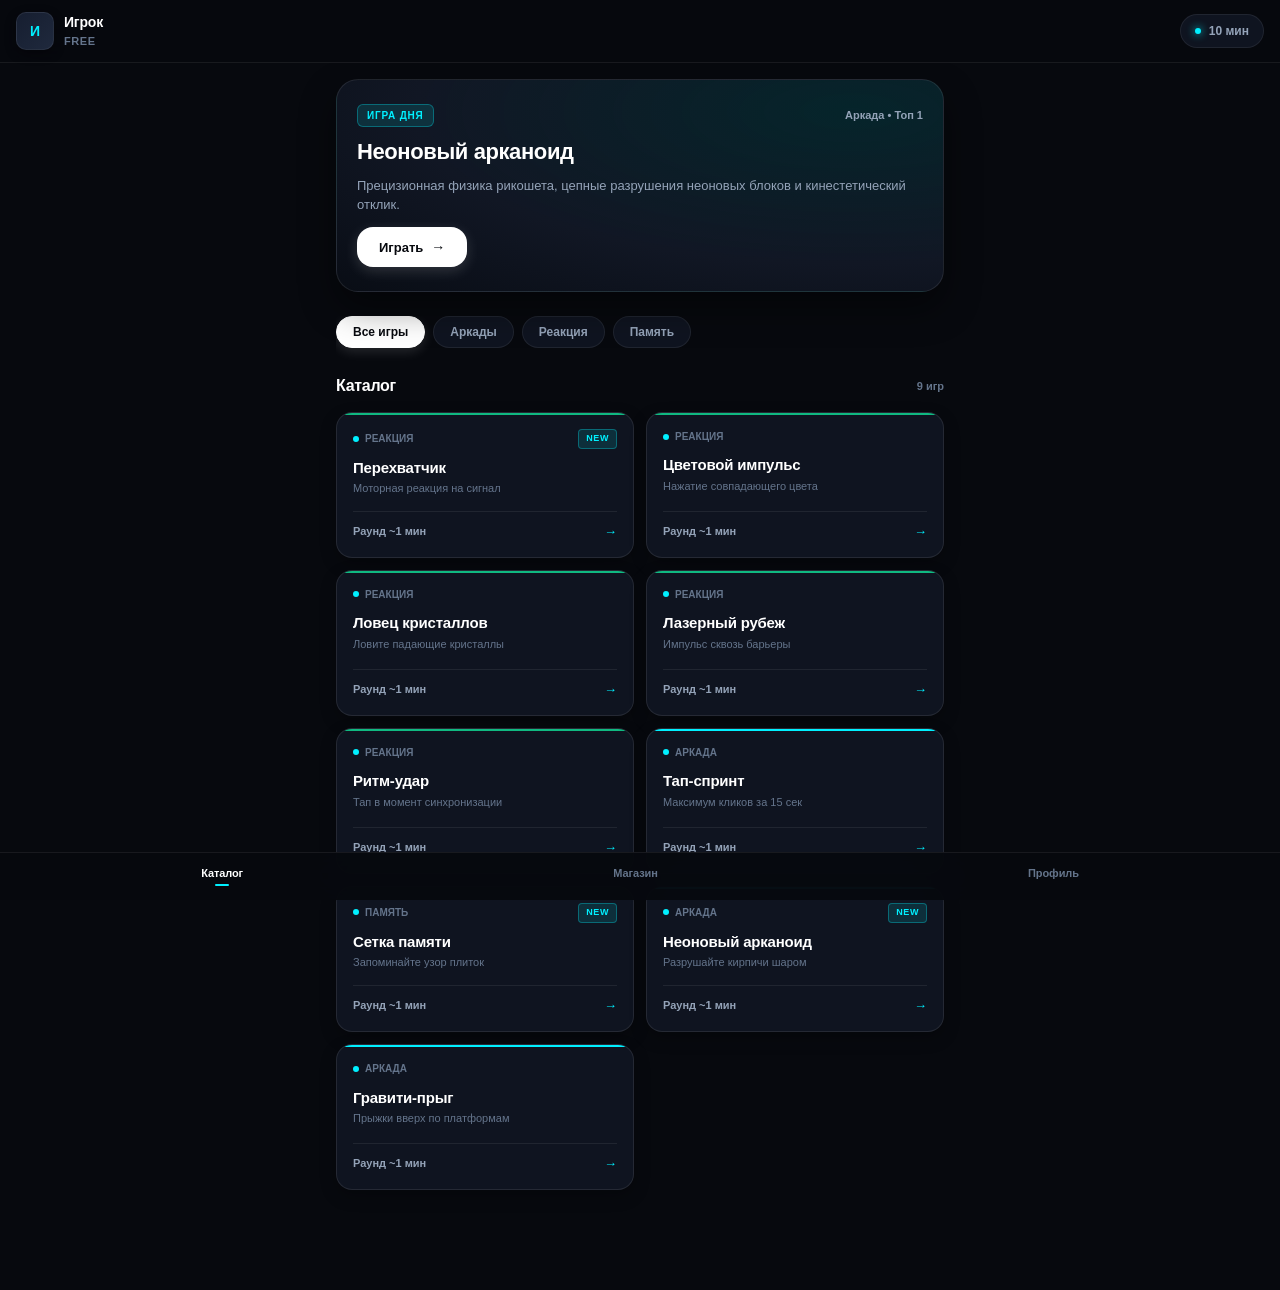
==== commit 0d9d34c6: "feat(hub): complete perfection overhaul (Store showcase, 7-day streak, native TG share, Haptic Engin" ====
--- a/webapp/index.html
+++ b/webapp/index.html
@@ -5,7 +5,7 @@
   <meta name="viewport" content="width=device-width, initial-scale=1.0, maximum-scale=1.0, user-scalable=no, viewport-fit=cover">
   <title>Arcade Platform</title>
   <script src="https://telegram.org/js/telegram-web-app.js"></script>
-  <link rel="stylesheet" href="./css/style.css?v=2.0">
+  <link rel="stylesheet" href="./css/style.css?v=3.0">
 </head>
 <body>
 
@@ -15,30 +15,33 @@
       <div class="user-badge" onclick="switchTab('profile')">
         <div id="userAvatarWrap" class="user-avatar-wrap">U</div>
         <div class="user-info">
-          <span id="userNameText" class="user-name">Player</span>
-          <span id="userTierText" class="user-status">Free Tier</span>
+          <span id="userNameText" class="user-name">Игрок</span>
+          <span id="userTierText" class="user-status">Free</span>
         </div>
       </div>
     </div>
     <div class="header-right">
-      <div id="minutesPill" class="pill-stat" onclick="showPaywall('Продление доступа к аркадам')">
-        <span class="dot-indicator"></span>
-        <span id="minutesValText">10.0 min</span>
+      <div id="minutesPill" class="pill-stat" onclick="switchTab('store')">
+        <span id="headerDotIndicator" class="dot-indicator"></span>
+        <span id="minutesValText">10.0 мин</span>
       </div>
     </div>
   </header>
 
-  <!-- View 1: Arcade Lobby (Каталог) -->
+  <!-- VIEW 1: LOBBY & SHOWCASE (Каталог) -->
   <main id="viewCatalog" class="view-container">
     
-    <!-- Hero Banner (Featured Game) -->
+    <!-- Hero Showcase (Featured Game) -->
     <div class="hero-card" onclick="launchFeaturedGame()">
-      <span class="hero-tag">Featured</span>
+      <div class="hero-tag-row">
+        <span class="hero-tag">Игра дня</span>
+        <span class="hero-stats">Аркада • Топ 1</span>
+      </div>
       <h2 class="hero-title">Неоновый арканоид</h2>
-      <p class="hero-desc">Прецизионная физика отражения, цепные разрушения и кинестетический отклик.</p>
+      <p class="hero-desc">Прецизионная физика рикошета, цепные разрушения неоновых блоков и кинестетический отклик.</p>
       <button class="hero-action-btn">
         <span>Играть</span>
-        <span style="font-weight: 700;">→</span>
+        <span style="font-size: 14px;">→</span>
       </button>
     </div>
 
@@ -51,49 +54,148 @@
     </div>
 
     <!-- Section Heading -->
-    <div style="display: flex; justify-content: space-between; align-items: center; margin-bottom: 12px;">
-      <h3 class="section-title" id="catalogueHeading">Каталог</h3>
-      <span id="gamesCountBadge" style="font-size: 11px; color: var(--text-tertiary); font-weight: 600;">9 игр</span>
-    </div>
-
-    <!-- Clean Cards Grid -->
+    <div class="section-header-row">
+      <h3 class="section-title">Каталог</h3>
+      <span id="gamesCountBadge" style="font-size: 11px; color: var(--text-tertiary); font-weight: 700;">9 игр</span>
+    </div>
+
+    <!-- Clean High-Density Cards Grid -->
     <div id="tilesGrid" class="games-grid"></div>
   </main>
 
-  <!-- View 2: Profile & Stats -->
+  <!-- VIEW 2: STORE (Полноценная витрина подписки и Stars) -->
+  <main id="viewStore" class="view-container" style="display: none;">
+    <div class="store-hero">
+      <h2 class="store-hero-title">Подписка Plus</h2>
+      <p class="store-hero-subtitle">Играйте без ограничений по времени и откройте доступ ко всем эксклюзивам платформы.</p>
+    </div>
+
+    <!-- Plans Cards -->
+    <div class="plan-card featured" onclick="buyPlan('plus_30d')">
+      <span class="plan-badge">Хит продаж</span>
+      <div>
+        <h4 class="plan-title">Plus на 30 дней</h4>
+        <p class="plan-desc">Безлимитный доступ без таймеров</p>
+      </div>
+      <div class="plan-price-wrap">
+        <span class="plan-price-stars">199 Stars</span>
+        <div class="plan-price-sub">Ежемесячно</div>
+      </div>
+    </div>
+
+    <div class="plan-card" onclick="buyPlan('plus_180d')">
+      <span class="plan-badge" style="background: var(--accent-gold); box-shadow: 0 4px 10px rgba(245, 158, 11, 0.4);">Выгода 40%</span>
+      <div>
+        <h4 class="plan-title">Plus на 180 дней</h4>
+        <p class="plan-desc">Полгода безлимитных сессий</p>
+      </div>
+      <div class="plan-price-wrap">
+        <span class="plan-price-stars">999 Stars</span>
+        <div class="plan-price-sub">За 6 месяцев</div>
+      </div>
+    </div>
+
+    <div style="font-size: 13px; font-weight: 700; color: #fff; margin: 24px 0 12px 0;">Пакеты минут</div>
+
+    <div class="plan-card" onclick="buyPlan('pack_120m')">
+      <div>
+        <h4 class="plan-title">+120 минут</h4>
+        <p class="plan-desc">Срок действия 7 дней</p>
+      </div>
+      <div class="plan-price-wrap">
+        <span class="plan-price-stars">79 Stars</span>
+      </div>
+    </div>
+
+    <div class="plan-card" onclick="buyPlan('pack_30m')">
+      <div>
+        <h4 class="plan-title">+30 минут</h4>
+        <p class="plan-desc">Срок действия 7 дней</p>
+      </div>
+      <div class="plan-price-wrap">
+        <span class="plan-price-stars">25 Stars</span>
+      </div>
+    </div>
+
+    <!-- Comparison Table -->
+    <div class="comparison-box">
+      <div style="font-size: 13px; font-weight: 700; color: #fff; margin-bottom: 8px;">Сравнение возможностей</div>
+      <div class="comp-row">
+        <span class="comp-label">Ежедневный лимит</span>
+        <span class="comp-val-free">10 минут</span>
+        <span class="comp-val-plus">Безлимит ∞</span>
+      </div>
+      <div class="comp-row">
+        <span class="comp-label">Доступ к каталогу</span>
+        <span class="comp-val-free">Базовый</span>
+        <span class="comp-val-plus">Все 30 игр</span>
+      </div>
+      <div class="comp-row">
+        <span class="comp-label">Офлайн-игра</span>
+        <span class="comp-val-free">Нет</span>
+        <span class="comp-val-plus">До 48 часов</span>
+      </div>
+    </div>
+  </main>
+
+  <!-- VIEW 3: PROFILE (Кабинет игрока) -->
   <main id="viewProfile" class="view-container" style="display: none;">
-    <h3 class="section-title" style="font-size: 20px; margin-bottom: 16px;">Профиль игрока</h3>
-
-    <div class="profile-stat-box">
+    <div class="profile-card-header">
+      <div id="profAvatarBig" class="profile-avatar-large">U</div>
       <div>
-        <div style="font-size: 11px; color: var(--text-tertiary); text-transform: uppercase;">Игровой баланс</div>
-        <div id="profBalanceVal" style="font-size: 18px; font-weight: 700; color: #fff; margin-top: 2px;">10.0 минут</div>
-      </div>
-      <button class="btn-primary" style="width: auto; padding: 8px 14px;" onclick="showPaywall('Пополнение баланса')">Пополнить</button>
-    </div>
-
-    <div class="profile-stat-box">
+        <h3 id="profNameTitle" style="font-size: 17px; font-weight: 800; color: #fff;">Игрок</h3>
+        <span id="profStatusLabel" style="font-size: 12px; font-weight: 600; color: var(--accent-cyan);">Free Tier</span>
+      </div>
+    </div>
+
+    <div class="stats-grid-row">
+      <div class="stat-tile">
+        <span class="stat-tile-label">Баланс минут</span>
+        <span id="profMinutesCount" class="stat-tile-val">10.0</span>
+      </div>
+      <div class="stat-tile">
+        <span class="stat-tile-label">Серия дней</span>
+        <span id="profStreakDays" class="stat-tile-val">1 день</span>
+      </div>
+    </div>
+
+    <!-- 7 Days Streak Calendar -->
+    <div class="streak-calendar">
+      <div style="display: flex; justify-content: space-between; align-items: center;">
+        <span style="font-size: 13px; font-weight: 700; color: #fff;">Ежедневная серия заходов</span>
+        <span style="font-size: 11px; font-weight: 600; color: var(--accent-emerald);">+1 мин/день</span>
+      </div>
+      <div class="streak-days-row">
+        <div class="day-circle completed">1</div>
+        <div class="day-circle active-today">2</div>
+        <div class="day-circle">3</div>
+        <div class="day-circle">4</div>
+        <div class="day-circle">5</div>
+        <div class="day-circle">6</div>
+        <div class="day-circle">7</div>
+      </div>
+    </div>
+
+    <!-- Referral Card with Native Sharing -->
+    <div class="plan-card" style="flex-direction: column; align-items: stretch; gap: 12px; cursor: default;">
       <div>
-        <div style="font-size: 11px; color: var(--text-tertiary); text-transform: uppercase;">Серия активности</div>
-        <div id="profStreakVal" style="font-size: 16px; font-weight: 600; color: #fff; margin-top: 2px;">1 день</div>
-      </div>
-      <span style="font-size: 12px; color: var(--accent-cyan); font-weight: 600;">+1 мин/день</span>
-    </div>
-
-    <div class="profile-stat-box" style="flex-direction: column; align-items: flex-start; gap: 10px;">
-      <div style="font-size: 11px; color: var(--text-tertiary); text-transform: uppercase;">Партнерская программа</div>
-      <div style="font-size: 13px; color: var(--text-secondary);">Приглашайте друзей и получайте до +10 минут ежедневно.</div>
-      <button class="btn-secondary" onclick="copyRefLink()">Скопировать ссылку приглашения</button>
+        <h4 class="plan-title">Пригласить друзей</h4>
+        <p class="plan-desc">Получайте +2 минуты за каждого активного друга каждый день.</p>
+      </div>
+      <div style="display: flex; gap: 8px;">
+        <button class="btn-primary" onclick="shareRefTelegram()">Отправить в Telegram</button>
+        <button class="btn-secondary" style="width: auto; padding: 13px 16px;" onclick="copyRefLink()" title="Скопировать ссылку">Копировать</button>
+      </div>
     </div>
   </main>
 
-  <!-- Bottom Minimalist Dock -->
+  <!-- BOTTOM DOCK NAVIGATION -->
   <nav class="bottom-dock-nav">
     <button id="dockCatalog" class="dock-tab active" onclick="switchTab('catalog')">
       <span class="dock-label">Каталог</span>
       <span class="dock-dot"></span>
     </button>
-    <button id="dockStore" class="dock-tab" onclick="showPaywall('Магазин подписки')">
+    <button id="dockStore" class="dock-tab" onclick="switchTab('store')">
       <span class="dock-label">Магазин</span>
       <span class="dock-dot"></span>
     </button>
@@ -103,10 +205,10 @@
     </button>
   </nav>
 
-  <!-- Seamless Game Player Screen -->
+  <!-- SEAMLESS FULLSCREEN GAME PLAYER -->
   <main id="viewGame" style="display: none;">
     <div class="in-game-top-bar">
-      <div style="display: flex; align-items: center; gap: 10px;">
+      <div style="display: flex; align-items: center; gap: 12px;">
         <button class="game-icon-btn" onclick="exitGameSafely()" title="Назад">✕</button>
         <span id="activeGameTitle" class="in-game-title">Игра</span>
       </div>
@@ -119,43 +221,27 @@
     </div>
   </main>
 
-  <!-- Modal: Pause -->
+  <!-- MODAL: PAUSE -->
   <div id="pauseModal" class="modal-overlay">
     <div class="modal-card">
       <h3 class="modal-title-text">Пауза</h3>
-      <p class="modal-desc-text">Сессия приостановлена. Минуты баланса не расходуются.</p>
+      <p class="modal-desc-text">Сессия приостановлена. Время баланса не расходуется.</p>
       <button class="btn-primary" onclick="resumeGameSafely()">Продолжить</button>
-      <button class="btn-secondary" onclick="exitGameFromPause()">Выйти в каталог</button>
+      <button class="btn-secondary" onclick="exitGameSafely()">Выйти в каталог</button>
     </div>
   </div>
 
-  <!-- Modal: Paywall / Store -->
-  <div id="paywallModal" class="modal-overlay">
-    <div class="modal-card">
-      <h3 class="modal-title-text">Подписка Plus</h3>
-      <p id="paywallSubText" class="modal-desc-text">Неограниченное игровое время и доступ ко всем аркадам.</p>
-      
-      <div style="display: flex; flex-direction: column; gap: 8px;">
-        <button class="btn-primary" onclick="buyPlan('plus_30d')">Plus на 30 дней — 199 Stars</button>
-        <button class="btn-secondary" onclick="buyPlan('pack_120m')">Пакет +120 минут — 79 Stars</button>
-        <button class="btn-secondary" onclick="buyPlan('pack_30m')">Пакет +30 минут — 25 Stars</button>
-      </div>
-
-      <button class="btn-secondary" style="border: none; margin-top: 4px;" onclick="closePaywall()">Закрыть</button>
-    </div>
-  </div>
-
-  <!-- Modal: Results -->
+  <!-- MODAL: RESULTS -->
   <div id="resultsModal" class="modal-overlay">
     <div class="modal-card" style="text-align: center;">
       <h3 class="modal-title-text">Раунд завершен</h3>
-      <p id="resultsScoreInfo" style="font-size: 20px; font-weight: 700; color: var(--accent-cyan); margin: 4px 0 12px 0;">0</p>
+      <p id="resultsScoreInfo" style="font-size: 24px; font-weight: 800; color: var(--accent-cyan); margin: 6px 0 14px 0;">0</p>
       <button class="btn-primary" onclick="restartCurrentGame()">Играть снова</button>
       <button class="btn-secondary" onclick="exitFromResults()">В каталог</button>
     </div>
   </div>
 
-  <!-- Scripts -->
+  <!-- SCRIPTS -->
   <script src="./js/audio.js"></script>
   <script src="./js/apps_data.js"></script>
   <script src="./js/api.js"></script>
@@ -173,20 +259,29 @@
     let activeApp = null;
     let currentTab = 'catalog';
 
-    // Telegram BackButton Lifecycle Controller
+    // Haptic feedback engine
+    function triggerHaptic(type = 'light') {
+      const haptic = window.Telegram?.WebApp?.HapticFeedback;
+      if (!haptic) return;
+      if (type === 'light') haptic.impactOccurred('light');
+      else if (type === 'medium') haptic.impactOccurred('medium');
+      else if (type === 'success') haptic.notificationOccurred('success');
+      else if (type === 'select') haptic.selectionChanged();
+    }
+
+    // Telegram BackButton lifecycle
     function setupTelegramBackButton() {
       const tg = window.Telegram?.WebApp;
-      if (!tg) return;
-
-      if (tg.BackButton) {
-        tg.BackButton.onClick(() => {
-          if (document.getElementById("viewGame").style.display === "flex" || document.getElementById("viewGame").style.display === "block") {
-            exitGameSafely();
-          } else if (currentTab !== 'catalog') {
-            switchTab('catalog');
-          }
-        });
-      }
+      if (!tg || !tg.BackButton) return;
+
+      tg.BackButton.onClick(() => {
+        const gameView = document.getElementById("viewGame");
+        if (gameView.style.display === "flex" || gameView.style.display === "block") {
+          exitGameSafely();
+        } else if (currentTab !== 'catalog') {
+          switchTab('catalog');
+        }
+      });
     }
 
     async function initPlatform() {
@@ -200,13 +295,13 @@
 
       setupTelegramBackButton();
 
-      // Render catalogue immediately from local list
+      // Immediately render local catalogue
       if (window.DEFAULT_APPS && window.DEFAULT_APPS.length > 0) {
         currentApps = window.DEFAULT_APPS;
         renderCleanTiles(currentApps);
       }
 
-      // Load remote data in background
+      // Synchronize in background
       try { await window.api.authenticate(); } catch (e) {}
       try { await loadProfile(); } catch (e) {}
     }
@@ -225,26 +320,40 @@
 
       readyApps.forEach(app => {
         const card = document.createElement("div");
-        card.className = "clean-game-card";
+        
+        let catClass = 'cat-arcade';
+        let catLabel = 'Аркада';
+        if (app.app_id.includes('reaction') || app.app_id.includes('tap') || app.app_id.includes('catch') || app.app_id.includes('laser') || app.app_id.includes('tempo')) {
+          catClass = 'cat-reaction';
+          catLabel = 'Реакция';
+        } else if (app.app_id.includes('matrix')) {
+          catClass = 'cat-memory';
+          catLabel = 'Память';
+        }
+
+        card.className = `game-card-premium ${catClass}`;
         card.onclick = () => launchGame(app);
 
         let badgeHtml = "";
         if (app.badge) {
-          badgeHtml = `<span class="card-badge-pill ${app.badge === 'NEW' ? 'badge-new' : 'badge-plus'}">${app.badge}</span>`;
+          badgeHtml = `<span class="badge-pill-clean badge-new">${app.badge}</span>`;
         }
 
         card.innerHTML = `
-          <div class="card-header-line">
-            <span class="card-category-indicator"></span>
+          <div class="card-top-line">
+            <div class="card-dot-badge">
+              <span class="card-indicator"></span>
+              <span>${catLabel}</span>
+            </div>
             ${badgeHtml}
           </div>
-          <div class="card-content-wrap">
-            <h4 class="card-title-text">${app.title}</h4>
-            <p class="card-subtext">${app.description || 'Аркадный раунд'}</p>
+          <div>
+            <h4 class="card-title-main">${app.title}</h4>
+            <p class="card-desc-muted">${app.description || 'Аркадный раунд'}</p>
           </div>
-          <div class="card-action-bar">
+          <div class="card-footer-stats">
             <span>Раунд ~1 мин</span>
-            <span class="card-arrow">→</span>
+            <span class="card-arrow-icon">→</span>
           </div>
         `;
         container.appendChild(card);
@@ -252,6 +361,7 @@
     }
 
     function filterCategory(cat, btn) {
+      triggerHaptic('select');
       if (window.snd) window.snd.playClick();
       document.querySelectorAll(".chip-btn").forEach(b => b.classList.remove("active"));
       if (btn) btn.classList.add("active");
@@ -274,18 +384,17 @@
 
     async function launchGame(app) {
       activeApp = app;
-      if (window.snd) window.snd.playClick();
-      if (window.Telegram?.WebApp?.HapticFeedback) {
-        window.Telegram.WebApp.HapticFeedback.impactOccurred('medium');
-      }
+      triggerHaptic('medium');
+      if (window.snd) window.snd.playClick();
 
       const ok = await window.sessionMgr.start(app.app_id, (err) => {
-        showPaywall(err);
+        switchTab('store');
         exitGameSafely();
       });
 
       if (ok) {
         document.getElementById("viewCatalog").style.display = "none";
+        document.getElementById("viewStore").style.display = "none";
         document.getElementById("viewProfile").style.display = "none";
         document.querySelector(".bottom-dock-nav").style.display = "none";
         document.querySelector(".app-header").style.display = "none";
@@ -294,7 +403,6 @@
         gameView.style.display = "flex";
         document.getElementById("activeGameTitle").textContent = app.title;
 
-        // Show native Telegram BackButton
         if (window.Telegram?.WebApp?.BackButton) {
           window.Telegram.WebApp.BackButton.show();
         }
@@ -308,13 +416,10 @@
     }
 
     async function exitGameSafely() {
-      if (window.snd) window.snd.playClick();
-      if (window.Telegram?.WebApp?.HapticFeedback) {
-        window.Telegram.WebApp.HapticFeedback.impactOccurred('light');
-      }
-
-      // Hide Telegram BackButton
-      if (window.Telegram?.WebApp?.BackButton) {
+      triggerHaptic('light');
+      if (window.snd) window.snd.playClick();
+
+      if (window.Telegram?.WebApp?.BackButton && currentTab === 'catalog') {
         window.Telegram.WebApp.BackButton.hide();
       }
 
@@ -331,10 +436,11 @@
 
       document.querySelector(".bottom-dock-nav").style.display = "flex";
       document.querySelector(".app-header").style.display = "flex";
-      switchTab('catalog');
+      switchTab(currentTab);
     }
 
     function togglePauseGame() {
+      triggerHaptic('light');
       if (window.snd) window.snd.playClick();
       window.sessionMgr.pause();
       if (activeGameObject && activeGameObject.pause) activeGameObject.pause();
@@ -342,16 +448,13 @@
     }
 
     function resumeGameSafely() {
+      triggerHaptic('light');
       if (window.snd) window.snd.playClick();
       document.getElementById("pauseModal").classList.remove("open");
       window.sessionMgr.resume();
       if (activeGameObject && activeGameObject.resume) activeGameObject.resume();
     }
 
-    function exitGameFromPause() {
-      exitGameSafely();
-    }
-
     function restartCurrentGame() {
       document.getElementById("resultsModal").classList.remove("open");
       if (activeApp) launchGame(activeApp);
@@ -363,14 +466,19 @@
     }
 
     function switchTab(tab) {
+      triggerHaptic('select');
       if (window.snd) window.snd.playClick();
       currentTab = tab;
 
       document.getElementById("dockCatalog").classList.toggle("active", tab === 'catalog');
+      document.getElementById("dockStore").classList.toggle("active", tab === 'store');
       document.getElementById("dockProfile").classList.toggle("active", tab === 'profile');
 
       document.getElementById("viewCatalog").style.display = tab === 'catalog' ? 'block' : 'none';
+      document.getElementById("viewStore").style.display = tab === 'store' ? 'block' : 'none';
       document.getElementById("viewProfile").style.display = tab === 'profile' ? 'block' : 'none';
+
+      window.scrollTo(0, 0);
 
       if (window.Telegram?.WebApp?.BackButton) {
         if (tab !== 'catalog') {
@@ -385,40 +493,60 @@
       try {
         const prof = await window.api.getProfile();
         currentProfile = prof;
-        document.getElementById("userNameText").textContent = prof.user.first_name || "Player";
-        document.getElementById("userAvatarWrap").textContent = (prof.user.first_name || "P")[0].toUpperCase();
-        document.getElementById("userTierText").textContent = prof.user.status === 'plus' ? 'Plus Member' : 'Free Tier';
         
-        const remMin = prof.minutes.is_plus ? 'Plus ∞' : `${prof.minutes.remaining_minutes} min`;
+        const isPlus = prof.user.status === 'plus' || prof.minutes.is_plus;
+        document.getElementById("userNameText").textContent = prof.user.first_name || "Игрок";
+        document.getElementById("profNameTitle").textContent = prof.user.first_name || "Игрок";
+        document.getElementById("userAvatarWrap").textContent = (prof.user.first_name || "И")[0].toUpperCase();
+        document.getElementById("profAvatarBig").textContent = (prof.user.first_name || "И")[0].toUpperCase();
+
+        document.getElementById("userTierText").textContent = isPlus ? 'Plus Member' : 'Free';
+        document.getElementById("profStatusLabel").textContent = isPlus ? 'Plus Member (Безлимит)' : 'Free Tier';
+        
+        const remMin = isPlus ? 'Plus ∞' : `${prof.minutes.remaining_minutes} мин`;
         document.getElementById("minutesValText").textContent = remMin;
-        document.getElementById("profBalanceVal").textContent = remMin;
-        document.getElementById("profStreakVal").textContent = `${prof.minutes.streak_days || 1} день`;
+        document.getElementById("profMinutesCount").textContent = remMin;
+        document.getElementById("profStreakDays").textContent = `${prof.minutes.streak_days || 1} день`;
+
+        const pill = document.getElementById("minutesPill");
+        const dot = document.getElementById("headerDotIndicator");
+        if (isPlus) {
+          pill.classList.add("plus-active");
+          dot.classList.add("plus");
+        } else {
+          pill.classList.remove("plus-active");
+          dot.classList.remove("plus");
+        }
       } catch (e) {}
     }
 
-    function showPaywall(reason) {
-      if (reason) document.getElementById("paywallSubText").textContent = reason;
-      document.getElementById("paywallModal").classList.add("open");
-    }
-
-    function closePaywall() {
-      if (window.snd) window.snd.playClick();
-      document.getElementById("paywallModal").classList.remove("open");
-    }
-
     async function buyPlan(key) {
+      triggerHaptic('medium');
       if (window.snd) window.snd.playClick();
       const res = await window.api.buyStarsProduct(key);
-      alert(res.message || "Инвойс Stars сформирован");
-      closePaywall();
+      if (res.status === 'ok') {
+        triggerHaptic('success');
+      }
       await loadProfile();
     }
 
+    function shareRefTelegram() {
+      triggerHaptic('light');
+      const link = currentProfile?.referrals?.referral_link || "https://t.me/minigame2_bot";
+      const text = encodeURIComponent("Заходи в аркады и играй без рекламы! Вот твоя ссылка:");
+      const shareUrl = `https://t.me/share/url?url=${encodeURIComponent(link)}&text=${text}`;
+      if (window.Telegram?.WebApp?.openTelegramLink) {
+        window.Telegram.WebApp.openTelegramLink(shareUrl);
+      } else {
+        window.open(shareUrl, '_blank');
+      }
+    }
+
     function copyRefLink() {
-      if (window.snd) window.snd.playClick();
+      triggerHaptic('success');
       const link = currentProfile?.referrals?.referral_link || "https://t.me/minigame2_bot";
       navigator.clipboard.writeText(link);
-      alert("Ссылка приглашения скопирована в буфер обмена.");
+      alert("Ссылка скопирована в буфер обмена.");
     }
 
     window.onload = initPlatform;
--- a/webapp/css/style.css
+++ b/webapp/css/style.css
@@ -1,33 +1,44 @@
 /* ==========================================================================
-   MINIMALIST ARCADE LOBBY (Roblox / Apple Arcade Inspired)
-   Pure Dark Aesthetic, Zero Emojis, Precision Typography, 60fps Transitions
+   PERFECT MINIMALIST ARCADE PLATFORM (Apple Arcade & Roblox Inspired)
+   Pure Dark Slate, Precision Geometry, 60fps Hardware Acceleration, Haptic Driven
    ========================================================================== */
 
 :root {
   --bg-main: #07090e;
-  --bg-surface: #0f141f;
-  --bg-surface-elevated: #161c2a;
-  --border-subtle: rgba(255, 255, 255, 0.06);
-  --border-focus: rgba(0, 240, 255, 0.35);
+  --bg-surface: #0f1420;
+  --bg-surface-elevated: #161e30;
+  --bg-card: rgba(18, 24, 38, 0.7);
+
+  --border-subtle: rgba(255, 255, 255, 0.07);
+  --border-card: rgba(255, 255, 255, 0.09);
+  --border-active: rgba(0, 240, 255, 0.5);
 
   --text-primary: #ffffff;
   --text-secondary: #94a3b8;
   --text-tertiary: #64748b;
 
   --accent-cyan: #00f0ff;
+  --accent-cyan-glow: rgba(0, 240, 255, 0.15);
   --accent-violet: #8b5cf6;
+  --accent-violet-glow: rgba(139, 92, 246, 0.18);
+  --accent-gold: #f59e0b;
+  --accent-gold-glow: rgba(245, 158, 11, 0.18);
   --accent-emerald: #10b981;
-  --accent-amber: #f59e0b;
   --accent-rose: #f43f5e;
 
-  --font-sans: -apple-system, BlinkMacSystemFont, "SF Pro Display", "Segoe UI", Roboto, sans-serif;
-  --radius-sm: 8px;
-  --radius-md: 14px;
-  --radius-lg: 20px;
+  --font-sans: -apple-system, BlinkMacSystemFont, "SF Pro Display", "SF Pro Text", "Segoe UI", Roboto, Helvetica, sans-serif;
+  
+  --radius-xs: 6px;
+  --radius-sm: 10px;
+  --radius-md: 16px;
+  --radius-lg: 22px;
   --radius-pill: 9999px;
 
   --safe-top: env(safe-area-inset-top, 0px);
   --safe-bottom: env(safe-area-inset-bottom, 16px);
+
+  --transition-spring: 0.28s cubic-bezier(0.175, 0.885, 0.32, 1.15);
+  --transition-smooth: 0.2s cubic-bezier(0.16, 1, 0.3, 1);
 }
 
 * {
@@ -47,43 +58,40 @@
   user-select: none;
   -webkit-user-select: none;
   overflow-x: hidden;
-  padding-bottom: calc(76px + var(--safe-bottom));
-}
-
-/* ==========================================================================
-   HEADER BAR
+  padding-bottom: calc(84px + var(--safe-bottom));
+  min-height: 100vh;
+}
+
+/* ==========================================================================
+   APP HEADER
    ========================================================================== */
 .app-header {
   position: sticky;
   top: 0;
-  z-index: 40;
+  z-index: 50;
   display: flex;
   align-items: center;
   justify-content: space-between;
   padding: calc(12px + var(--safe-top)) 16px 12px 16px;
-  background: rgba(7, 9, 14, 0.85);
-  backdrop-filter: blur(16px);
-  -webkit-backdrop-filter: blur(16px);
+  background: rgba(7, 9, 14, 0.88);
+  backdrop-filter: blur(20px);
+  -webkit-backdrop-filter: blur(20px);
   border-bottom: 1px solid var(--border-subtle);
-}
-
-.header-left {
-  display: flex;
-  align-items: center;
-  gap: 12px;
+  transform: translateZ(0);
 }
 
 .user-badge {
   display: flex;
   align-items: center;
   gap: 10px;
+  cursor: pointer;
 }
 
 .user-avatar-wrap {
-  width: 36px;
-  height: 36px;
+  width: 38px;
+  height: 38px;
   border-radius: var(--radius-sm);
-  background: linear-gradient(135deg, var(--bg-surface-elevated), #1e2638);
+  background: linear-gradient(135deg, var(--bg-surface-elevated), #1f293d);
   border: 1px solid var(--border-subtle);
   display: flex;
   align-items: center;
@@ -91,6 +99,7 @@
   font-weight: 700;
   font-size: 14px;
   color: var(--accent-cyan);
+  box-shadow: 0 4px 12px rgba(0, 0, 0, 0.3);
 }
 
 .user-info {
@@ -99,7 +108,7 @@
 }
 
 .user-name {
-  font-size: 13px;
+  font-size: 14px;
   font-weight: 600;
   color: var(--text-primary);
   letter-spacing: -0.2px;
@@ -107,23 +116,17 @@
 
 .user-status {
   font-size: 11px;
-  font-weight: 500;
+  font-weight: 600;
   color: var(--text-tertiary);
   text-transform: uppercase;
-  letter-spacing: 0.5px;
-}
-
-.header-right {
+  letter-spacing: 0.6px;
+}
+
+.pill-stat {
   display: flex;
   align-items: center;
   gap: 8px;
-}
-
-.pill-stat {
-  display: flex;
-  align-items: center;
-  gap: 6px;
-  padding: 6px 12px;
+  padding: 7px 14px;
   background: var(--bg-surface);
   border: 1px solid var(--border-subtle);
   border-radius: var(--radius-pill);
@@ -131,18 +134,18 @@
   font-weight: 600;
   color: var(--text-secondary);
   cursor: pointer;
-  transition: all 0.2s ease;
+  transition: var(--transition-smooth);
 }
 
 .pill-stat:active {
-  transform: scale(0.97);
-  border-color: var(--border-focus);
-}
-
-.pill-stat.plus {
-  background: rgba(139, 92, 246, 0.1);
-  border-color: rgba(139, 92, 246, 0.3);
-  color: #c4b5fd;
+  transform: scale(0.96);
+  border-color: var(--border-active);
+}
+
+.pill-stat.plus-active {
+  background: rgba(139, 92, 246, 0.12);
+  border-color: rgba(139, 92, 246, 0.4);
+  color: #d8b4fe;
 }
 
 .dot-indicator {
@@ -150,41 +153,67 @@
   height: 6px;
   border-radius: 50%;
   background: var(--accent-cyan);
-}
-
-/* ==========================================================================
-   VIEWS CONTAINER
+  box-shadow: 0 0 8px var(--accent-cyan);
+}
+
+.dot-indicator.plus {
+  background: var(--accent-violet);
+  box-shadow: 0 0 8px var(--accent-violet);
+}
+
+/* ==========================================================================
+   VIEW CONTAINER & SCREEN SWITCHING
    ========================================================================== */
 .view-container {
   width: 100%;
-  max-width: 600px;
+  max-width: 640px;
   margin: 0 auto;
   padding: 16px;
-}
-
-/* ==========================================================================
-   FEATURED HERO CARD
+  animation: fadeInView 0.25s ease-out;
+}
+
+@keyframes fadeInView {
+  from { opacity: 0; transform: translateY(6px); }
+  to { opacity: 1; transform: translateY(0); }
+}
+
+/* ==========================================================================
+   HERO SHOWCASE (Featured Game)
    ========================================================================== */
 .hero-card {
   position: relative;
   width: 100%;
   border-radius: var(--radius-lg);
   overflow: hidden;
-  background: linear-gradient(145deg, #121826, #090d15);
-  border: 1px solid var(--border-subtle);
-  padding: 22px 20px;
+  background: radial-gradient(120% 120% at 85% 15%, rgba(0, 240, 255, 0.12) 0%, rgba(18, 24, 38, 0.95) 60%, rgba(9, 13, 21, 1) 100%);
+  border: 1px solid var(--border-card);
+  padding: 24px 20px;
   margin-bottom: 24px;
   display: flex;
   flex-direction: column;
-  gap: 14px;
+  gap: 12px;
+  box-shadow: 0 16px 36px rgba(0, 0, 0, 0.45);
+  cursor: pointer;
+  transition: var(--transition-smooth);
+  transform: translateZ(0);
+}
+
+.hero-card:active {
+  transform: scale(0.98);
+  border-color: var(--border-active);
+}
+
+.hero-tag-row {
+  display: flex;
+  align-items: center;
+  justify-content: space-between;
 }
 
 .hero-tag {
-  align-self: flex-start;
-  padding: 3px 8px;
+  padding: 3px 9px;
   background: rgba(0, 240, 255, 0.12);
   border: 1px solid rgba(0, 240, 255, 0.3);
-  border-radius: 6px;
+  border-radius: var(--radius-xs);
   font-size: 10px;
   font-weight: 700;
   text-transform: uppercase;
@@ -192,18 +221,24 @@
   color: var(--accent-cyan);
 }
 
+.hero-stats {
+  font-size: 11px;
+  font-weight: 600;
+  color: var(--text-secondary);
+}
+
 .hero-title {
-  font-size: 20px;
-  font-weight: 700;
+  font-size: 22px;
+  font-weight: 800;
   letter-spacing: -0.4px;
   color: #fff;
-  line-height: 1.25;
+  line-height: 1.2;
 }
 
 .hero-desc {
   font-size: 13px;
   color: var(--text-secondary);
-  line-height: 1.4;
+  line-height: 1.45;
 }
 
 .hero-action-btn {
@@ -211,25 +246,26 @@
   align-items: center;
   justify-content: center;
   gap: 8px;
-  padding: 11px 20px;
+  padding: 12px 22px;
   background: #ffffff;
   color: #07090e;
   border: none;
   border-radius: var(--radius-md);
   font-size: 13px;
-  font-weight: 600;
-  cursor: pointer;
-  transition: all 0.2s ease;
+  font-weight: 700;
+  cursor: pointer;
   width: fit-content;
+  box-shadow: 0 4px 14px rgba(255, 255, 255, 0.15);
+  transition: var(--transition-smooth);
 }
 
 .hero-action-btn:active {
-  transform: scale(0.96);
+  transform: scale(0.95);
   background: #e2e8f0;
 }
 
 /* ==========================================================================
-   CATEGORIES CHIPS BAR
+   CATEGORY CHIPS
    ========================================================================== */
 .categories-bar {
   display: flex;
@@ -246,38 +282,44 @@
 }
 
 .chip-btn {
-  padding: 7px 14px;
+  padding: 8px 16px;
   background: var(--bg-surface);
   border: 1px solid var(--border-subtle);
   border-radius: var(--radius-pill);
   color: var(--text-secondary);
   font-size: 12px;
   font-weight: 600;
-  letter-spacing: -0.1px;
   white-space: nowrap;
   cursor: pointer;
-  transition: all 0.2s ease;
+  transition: var(--transition-smooth);
 }
 
 .chip-btn.active {
-  background: var(--text-primary);
-  color: var(--bg-main);
-  border-color: var(--text-primary);
+  background: #ffffff;
+  color: #07090e;
+  border-color: #ffffff;
+  box-shadow: 0 4px 12px rgba(255, 255, 255, 0.12);
 }
 
 .chip-btn:active {
-  transform: scale(0.96);
-}
-
-/* ==========================================================================
-   GAMES GRID & CLEAN CARDS
-   ========================================================================== */
+  transform: scale(0.95);
+}
+
+/* ==========================================================================
+   GAMES GRID & HIGH-DENSITY CARDS
+   ========================================================================== */
+.section-header-row {
+  display: flex;
+  align-items: center;
+  justify-content: space-between;
+  margin-bottom: 14px;
+}
+
 .section-title {
-  font-size: 15px;
+  font-size: 16px;
   font-weight: 700;
   letter-spacing: -0.3px;
   color: var(--text-primary);
-  margin-bottom: 14px;
 }
 
 .games-grid {
@@ -286,81 +328,99 @@
   gap: 12px;
 }
 
-.clean-game-card {
+.game-card-premium {
   position: relative;
   background: var(--bg-surface);
-  border: 1px solid var(--border-subtle);
+  border: 1px solid var(--border-card);
   border-radius: var(--radius-md);
   padding: 16px;
   display: flex;
   flex-direction: column;
   justify-content: space-between;
-  min-height: 138px;
-  cursor: pointer;
-  transition: all 0.2s cubic-bezier(0.16, 1, 0.3, 1);
-}
-
-.clean-game-card:active {
+  min-height: 146px;
+  cursor: pointer;
+  overflow: hidden;
+  transition: var(--transition-smooth);
+  box-shadow: 0 6px 16px rgba(0, 0, 0, 0.25);
+  transform: translateZ(0);
+}
+
+.game-card-premium::before {
+  content: "";
+  position: absolute;
+  top: 0;
+  left: 0;
+  right: 0;
+  height: 2px;
+  background: transparent;
+  transition: background 0.2s ease;
+}
+
+.game-card-premium.cat-arcade::before { background: var(--accent-cyan); }
+.game-card-premium.cat-reaction::before { background: var(--accent-emerald); }
+.game-card-premium.cat-memory::before { background: var(--accent-amber); }
+
+.game-card-premium:active {
   transform: scale(0.97);
   background: var(--bg-surface-elevated);
-  border-color: var(--border-focus);
-}
-
-.card-header-line {
-  display: flex;
-  align-items: center;
-  justify-content: space-between;
-  margin-bottom: 12px;
-}
-
-.card-category-indicator {
-  width: 8px;
-  height: 8px;
-  border-radius: 2px;
+  border-color: var(--border-active);
+}
+
+.card-top-line {
+  display: flex;
+  align-items: center;
+  justify-content: space-between;
+  margin-bottom: 10px;
+}
+
+.card-dot-badge {
+  display: flex;
+  align-items: center;
+  gap: 6px;
+  font-size: 10px;
+  font-weight: 600;
+  color: var(--text-tertiary);
+  text-transform: uppercase;
+}
+
+.card-indicator {
+  width: 6px;
+  height: 6px;
+  border-radius: 50%;
   background: var(--accent-cyan);
 }
 
-.card-badge-pill {
+.badge-pill-clean {
   padding: 2px 7px;
   border-radius: 4px;
   font-size: 9px;
   font-weight: 700;
-  letter-spacing: 0.5px;
+  letter-spacing: 0.6px;
   text-transform: uppercase;
 }
 
 .badge-new {
   background: rgba(0, 240, 255, 0.12);
   color: var(--accent-cyan);
-  border: 1px solid rgba(0, 240, 255, 0.25);
-}
-
-.badge-plus {
-  background: rgba(139, 92, 246, 0.12);
-  color: #c4b5fd;
-  border: 1px solid rgba(139, 92, 246, 0.25);
-}
-
-.card-content-wrap {
-  flex: 1;
-}
-
-.card-title-text {
-  font-size: 14px;
-  font-weight: 600;
+  border: 1px solid rgba(0, 240, 255, 0.3);
+}
+
+.card-title-main {
+  font-size: 15px;
+  font-weight: 700;
   color: #fff;
   letter-spacing: -0.2px;
+  line-height: 1.25;
   margin-bottom: 4px;
-  line-height: 1.3;
-}
-
-.card-subtext {
+}
+
+.card-desc-muted {
   font-size: 11px;
   color: var(--text-tertiary);
-  line-height: 1.35;
-}
-
-.card-action-bar {
+  line-height: 1.4;
+}
+
+.card-footer-stats {
   display: flex;
   align-items: center;
   justify-content: space-between;
@@ -368,46 +428,283 @@
   padding-top: 10px;
   border-top: 1px solid var(--border-subtle);
   font-size: 11px;
+  font-weight: 600;
+  color: var(--text-secondary);
+}
+
+.card-arrow-icon {
+  font-size: 13px;
+  font-weight: 700;
+  color: var(--accent-cyan);
+}
+
+/* ==========================================================================
+   VIEW: STORE & SUBSCRIPTION (Полноценный экран витрины)
+   ========================================================================== */
+.store-hero {
+  border-radius: var(--radius-lg);
+  background: radial-gradient(130% 120% at 50% 0%, rgba(139, 92, 246, 0.22) 0%, rgba(18, 24, 38, 0.95) 70%, rgba(7, 9, 14, 1) 100%);
+  border: 1px solid rgba(139, 92, 246, 0.3);
+  padding: 24px 20px;
+  text-align: center;
+  margin-bottom: 24px;
+  box-shadow: 0 16px 36px rgba(139, 92, 246, 0.15);
+}
+
+.store-hero-title {
+  font-size: 24px;
+  font-weight: 800;
+  color: #fff;
+  letter-spacing: -0.4px;
+  margin-bottom: 6px;
+}
+
+.store-hero-subtitle {
+  font-size: 13px;
+  color: var(--text-secondary);
+  line-height: 1.45;
+  max-width: 320px;
+  margin: 0 auto;
+}
+
+.plan-card {
+  position: relative;
+  background: var(--bg-surface);
+  border: 1px solid var(--border-card);
+  border-radius: var(--radius-lg);
+  padding: 20px;
+  margin-bottom: 14px;
+  display: flex;
+  align-items: center;
+  justify-content: space-between;
+  cursor: pointer;
+  transition: var(--transition-smooth);
+}
+
+.plan-card:active {
+  transform: scale(0.98);
+  border-color: var(--border-active);
+}
+
+.plan-card.featured {
+  background: linear-gradient(145deg, rgba(139, 92, 246, 0.12), rgba(18, 24, 38, 0.9));
+  border-color: rgba(139, 92, 246, 0.45);
+  box-shadow: 0 10px 24px rgba(139, 92, 246, 0.15);
+}
+
+.plan-badge {
+  position: absolute;
+  top: -10px;
+  right: 18px;
+  padding: 3px 9px;
+  border-radius: var(--radius-xs);
+  font-size: 9px;
+  font-weight: 700;
+  text-transform: uppercase;
+  letter-spacing: 0.6px;
+  background: var(--accent-violet);
+  color: #fff;
+  box-shadow: 0 4px 10px rgba(139, 92, 246, 0.4);
+}
+
+.plan-title {
+  font-size: 16px;
+  font-weight: 700;
+  color: #fff;
+  margin-bottom: 2px;
+}
+
+.plan-desc {
+  font-size: 12px;
+  color: var(--text-secondary);
+}
+
+.plan-price-wrap {
+  text-align: right;
+}
+
+.plan-price-stars {
+  font-size: 16px;
+  font-weight: 800;
+  color: var(--accent-cyan);
+}
+
+.plan-price-sub {
+  font-size: 10px;
+  font-weight: 600;
+  color: var(--text-tertiary);
+  text-transform: uppercase;
+}
+
+/* Feature comparison table */
+.comparison-box {
+  background: var(--bg-surface);
+  border: 1px solid var(--border-card);
+  border-radius: var(--radius-md);
+  padding: 16px;
+  margin-top: 24px;
+}
+
+.comp-row {
+  display: flex;
+  align-items: center;
+  justify-content: space-between;
+  padding: 10px 0;
+  border-bottom: 1px solid var(--border-subtle);
+  font-size: 12px;
+}
+
+.comp-row:last-child {
+  border-bottom: none;
+}
+
+.comp-label {
+  color: var(--text-secondary);
   font-weight: 500;
-  color: var(--text-secondary);
-}
-
-.card-arrow {
+}
+
+.comp-val-free {
+  color: var(--text-tertiary);
+  font-weight: 600;
+}
+
+.comp-val-plus {
   color: var(--accent-cyan);
-  font-size: 12px;
-  font-weight: 700;
-}
-
-/* ==========================================================================
-   BOTTOM DOCK NAVIGATION
+  font-weight: 700;
+}
+
+/* ==========================================================================
+   VIEW: PROFILE & PROGRESSION
+   ========================================================================== */
+.profile-card-header {
+  background: var(--bg-surface);
+  border: 1px solid var(--border-card);
+  border-radius: var(--radius-lg);
+  padding: 20px;
+  display: flex;
+  align-items: center;
+  gap: 16px;
+  margin-bottom: 16px;
+}
+
+.profile-avatar-large {
+  width: 54px;
+  height: 54px;
+  border-radius: var(--radius-md);
+  background: linear-gradient(135deg, var(--bg-surface-elevated), #26334d);
+  border: 1px solid var(--border-subtle);
+  display: flex;
+  align-items: center;
+  justify-content: center;
+  font-size: 20px;
+  font-weight: 800;
+  color: var(--accent-cyan);
+}
+
+.stats-grid-row {
+  display: grid;
+  grid-template-columns: repeat(2, 1fr);
+  gap: 12px;
+  margin-bottom: 16px;
+}
+
+.stat-tile {
+  background: var(--bg-surface);
+  border: 1px solid var(--border-card);
+  border-radius: var(--radius-md);
+  padding: 16px;
+  display: flex;
+  flex-direction: column;
+  gap: 4px;
+}
+
+.stat-tile-label {
+  font-size: 11px;
+  font-weight: 600;
+  color: var(--text-tertiary);
+  text-transform: uppercase;
+}
+
+.stat-tile-val {
+  font-size: 18px;
+  font-weight: 800;
+  color: #fff;
+}
+
+/* Streak 7-day row */
+.streak-calendar {
+  background: var(--bg-surface);
+  border: 1px solid var(--border-card);
+  border-radius: var(--radius-md);
+  padding: 18px;
+  margin-bottom: 16px;
+}
+
+.streak-days-row {
+  display: flex;
+  align-items: center;
+  justify-content: space-between;
+  margin-top: 14px;
+}
+
+.day-circle {
+  width: 34px;
+  height: 34px;
+  border-radius: 50%;
+  background: var(--bg-surface-elevated);
+  border: 1px solid var(--border-subtle);
+  display: flex;
+  align-items: center;
+  justify-content: center;
+  font-size: 11px;
+  font-weight: 700;
+  color: var(--text-tertiary);
+}
+
+.day-circle.completed {
+  background: rgba(16, 185, 129, 0.15);
+  border-color: rgba(16, 185, 129, 0.4);
+  color: var(--accent-emerald);
+}
+
+.day-circle.active-today {
+  background: #ffffff;
+  color: #07090e;
+  border-color: #ffffff;
+  box-shadow: 0 0 12px rgba(255, 255, 255, 0.4);
+}
+
+/* ==========================================================================
+   BOTTOM DOCK (Minimalist & Haptic Ready)
    ========================================================================== */
 .bottom-dock-nav {
   position: fixed;
   bottom: 0;
   left: 0;
   right: 0;
-  z-index: 50;
-  background: rgba(7, 9, 14, 0.92);
-  backdrop-filter: blur(20px);
-  -webkit-backdrop-filter: blur(20px);
+  z-index: 60;
+  background: rgba(7, 9, 14, 0.94);
+  backdrop-filter: blur(24px);
+  -webkit-backdrop-filter: blur(24px);
   border-top: 1px solid var(--border-subtle);
   padding: 8px 16px calc(8px + var(--safe-bottom)) 16px;
   display: flex;
   align-items: center;
   justify-content: space-around;
+  transform: translateZ(0);
 }
 
 .dock-tab {
   display: flex;
   flex-direction: column;
   align-items: center;
-  gap: 4px;
-  padding: 6px 16px;
+  gap: 5px;
+  padding: 6px 18px;
   background: none;
   border: none;
   color: var(--text-tertiary);
   cursor: pointer;
-  transition: all 0.2s ease;
+  transition: var(--transition-smooth);
 }
 
 .dock-tab.active {
@@ -422,7 +719,7 @@
 
 .dock-label {
   font-size: 11px;
-  font-weight: 600;
+  font-weight: 700;
   letter-spacing: -0.1px;
 }
 
@@ -432,11 +729,11 @@
   border-radius: var(--radius-pill);
   background: transparent;
   opacity: 0;
-  transition: all 0.2s ease;
-}
-
-/* ==========================================================================
-   GAME PLAYER SCREEN (Seamless Fullscreen with native BackButton)
+  transition: var(--transition-smooth);
+}
+
+/* ==========================================================================
+   GAME PLAYER SCREEN
    ========================================================================== */
 #viewGame {
   position: fixed;
@@ -445,6 +742,7 @@
   background: #000000;
   display: none;
   flex-direction: column;
+  transform: translateZ(0);
 }
 
 .in-game-top-bar {
@@ -461,8 +759,8 @@
 }
 
 .in-game-title {
-  font-size: 13px;
-  font-weight: 600;
+  font-size: 14px;
+  font-weight: 700;
   color: #fff;
   letter-spacing: -0.2px;
 }
@@ -474,8 +772,8 @@
 }
 
 .game-icon-btn {
-  width: 34px;
-  height: 34px;
+  width: 36px;
+  height: 36px;
   border-radius: 50%;
   background: rgba(255, 255, 255, 0.1);
   border: 1px solid rgba(255, 255, 255, 0.12);
@@ -484,14 +782,14 @@
   align-items: center;
   justify-content: center;
   font-size: 13px;
-  font-weight: 600;
-  cursor: pointer;
-  backdrop-filter: blur(8px);
+  font-weight: 700;
+  cursor: pointer;
+  backdrop-filter: blur(10px);
 }
 
 .game-icon-btn:active {
   transform: scale(0.92);
-  background: rgba(255, 255, 255, 0.2);
+  background: rgba(255, 255, 255, 0.22);
 }
 
 .canvas-viewport {
@@ -503,15 +801,15 @@
 }
 
 /* ==========================================================================
-   MINIMALIST MODALS & OVERLAYS
+   MODALS
    ========================================================================== */
 .modal-overlay {
   position: fixed;
   inset: 0;
   z-index: 200;
-  background: rgba(0, 0, 0, 0.75);
-  backdrop-filter: blur(12px);
-  -webkit-backdrop-filter: blur(12px);
+  background: rgba(0, 0, 0, 0.78);
+  backdrop-filter: blur(16px);
+  -webkit-backdrop-filter: blur(16px);
   display: none;
   align-items: center;
   justify-content: center;
@@ -526,20 +824,20 @@
   width: 100%;
   max-width: 360px;
   background: var(--bg-surface);
-  border: 1px solid var(--border-subtle);
+  border: 1px solid var(--border-card);
   border-radius: var(--radius-lg);
   padding: 24px;
   display: flex;
   flex-direction: column;
-  gap: 16px;
-  box-shadow: 0 20px 40px rgba(0, 0, 0, 0.5);
+  gap: 14px;
+  box-shadow: 0 24px 48px rgba(0, 0, 0, 0.6);
 }
 
 .modal-title-text {
   font-size: 18px;
   font-weight: 700;
+  color: #fff;
   letter-spacing: -0.3px;
-  color: #fff;
 }
 
 .modal-desc-text {
@@ -550,15 +848,15 @@
 
 .btn-primary {
   width: 100%;
-  padding: 12px;
+  padding: 13px;
   background: #ffffff;
   color: #07090e;
   border: none;
   border-radius: var(--radius-md);
   font-size: 13px;
-  font-weight: 600;
-  cursor: pointer;
-  transition: all 0.2s ease;
+  font-weight: 700;
+  cursor: pointer;
+  transition: var(--transition-smooth);
 }
 
 .btn-primary:active {
@@ -568,7 +866,7 @@
 
 .btn-secondary {
   width: 100%;
-  padding: 12px;
+  padding: 13px;
   background: var(--bg-surface-elevated);
   color: var(--text-secondary);
   border: 1px solid var(--border-subtle);
@@ -576,22 +874,10 @@
   font-size: 13px;
   font-weight: 600;
   cursor: pointer;
-  transition: all 0.2s ease;
+  transition: var(--transition-smooth);
 }
 
 .btn-secondary:active {
   transform: scale(0.97);
   color: #fff;
 }
-
-/* Profile styles */
-.profile-stat-box {
-  background: var(--bg-surface);
-  border: 1px solid var(--border-subtle);
-  border-radius: var(--radius-md);
-  padding: 16px;
-  display: flex;
-  justify-content: space-between;
-  align-items: center;
-  margin-bottom: 12px;
-}
